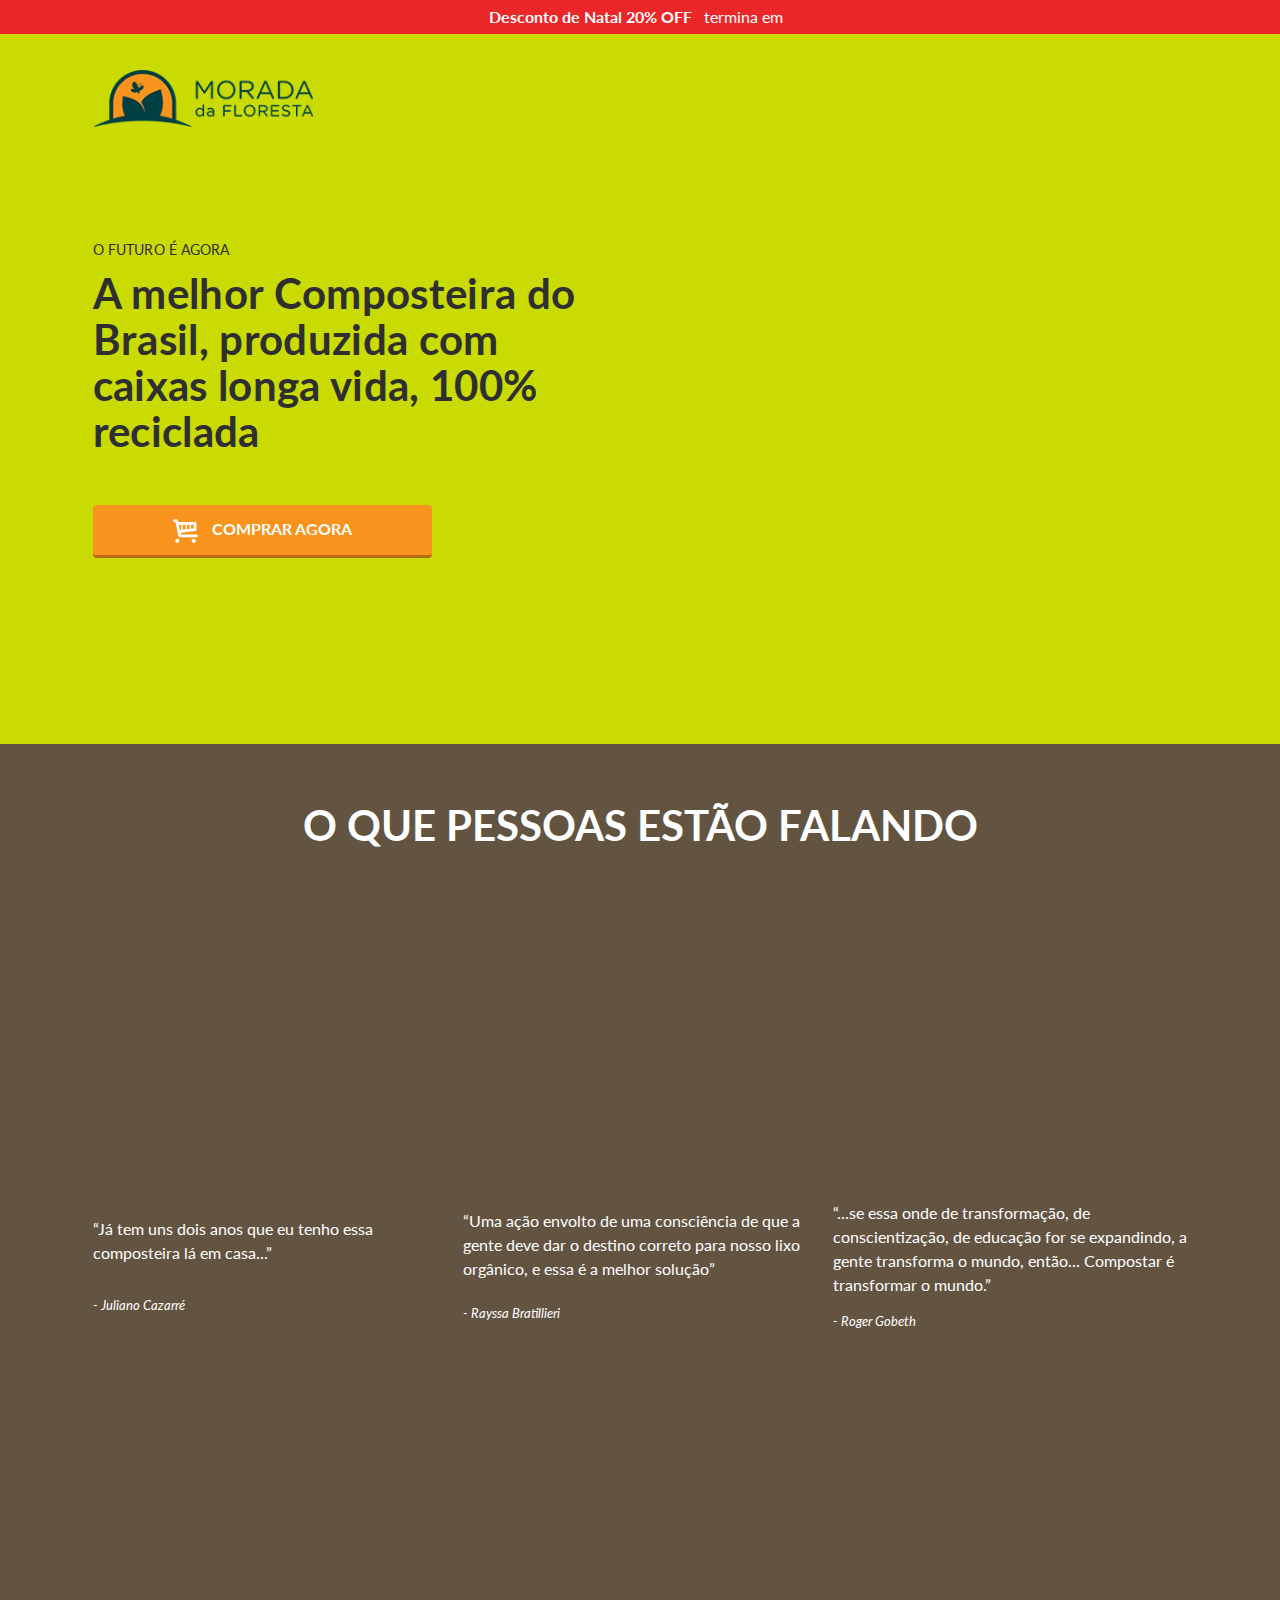
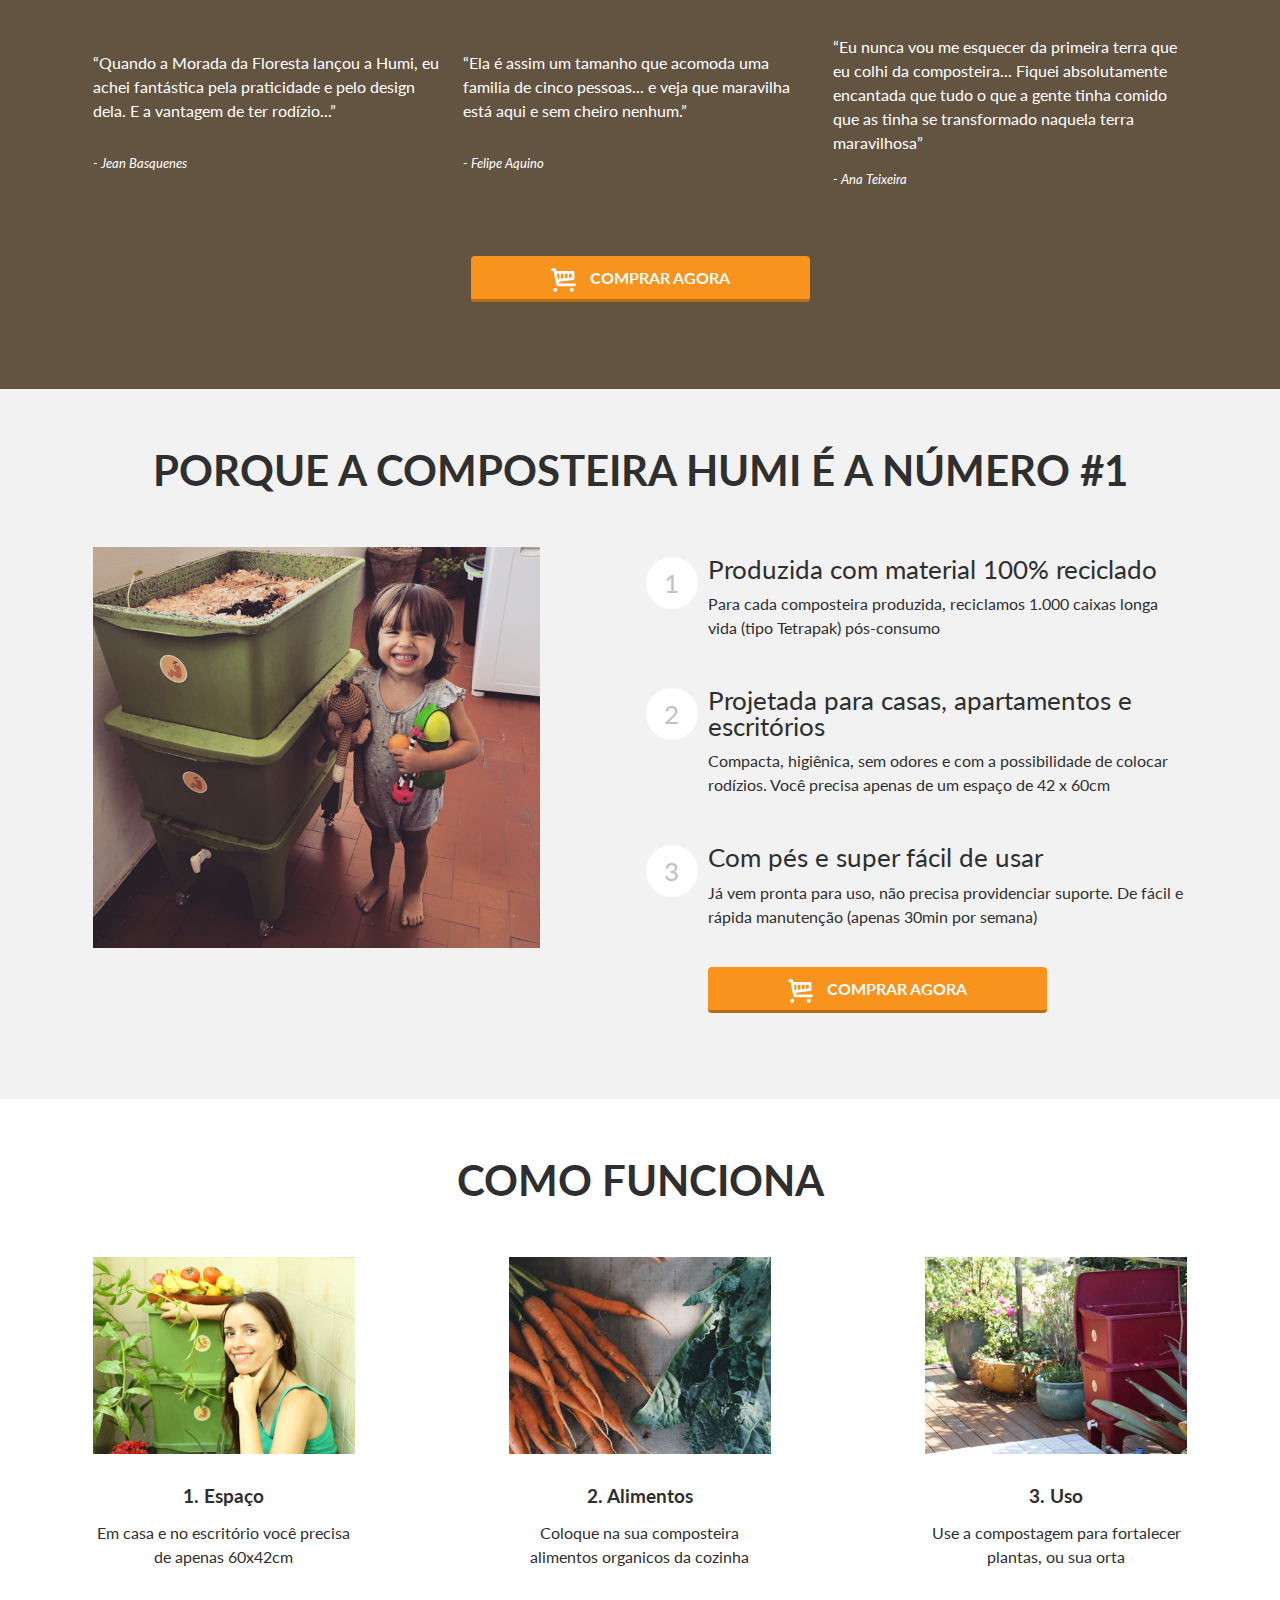
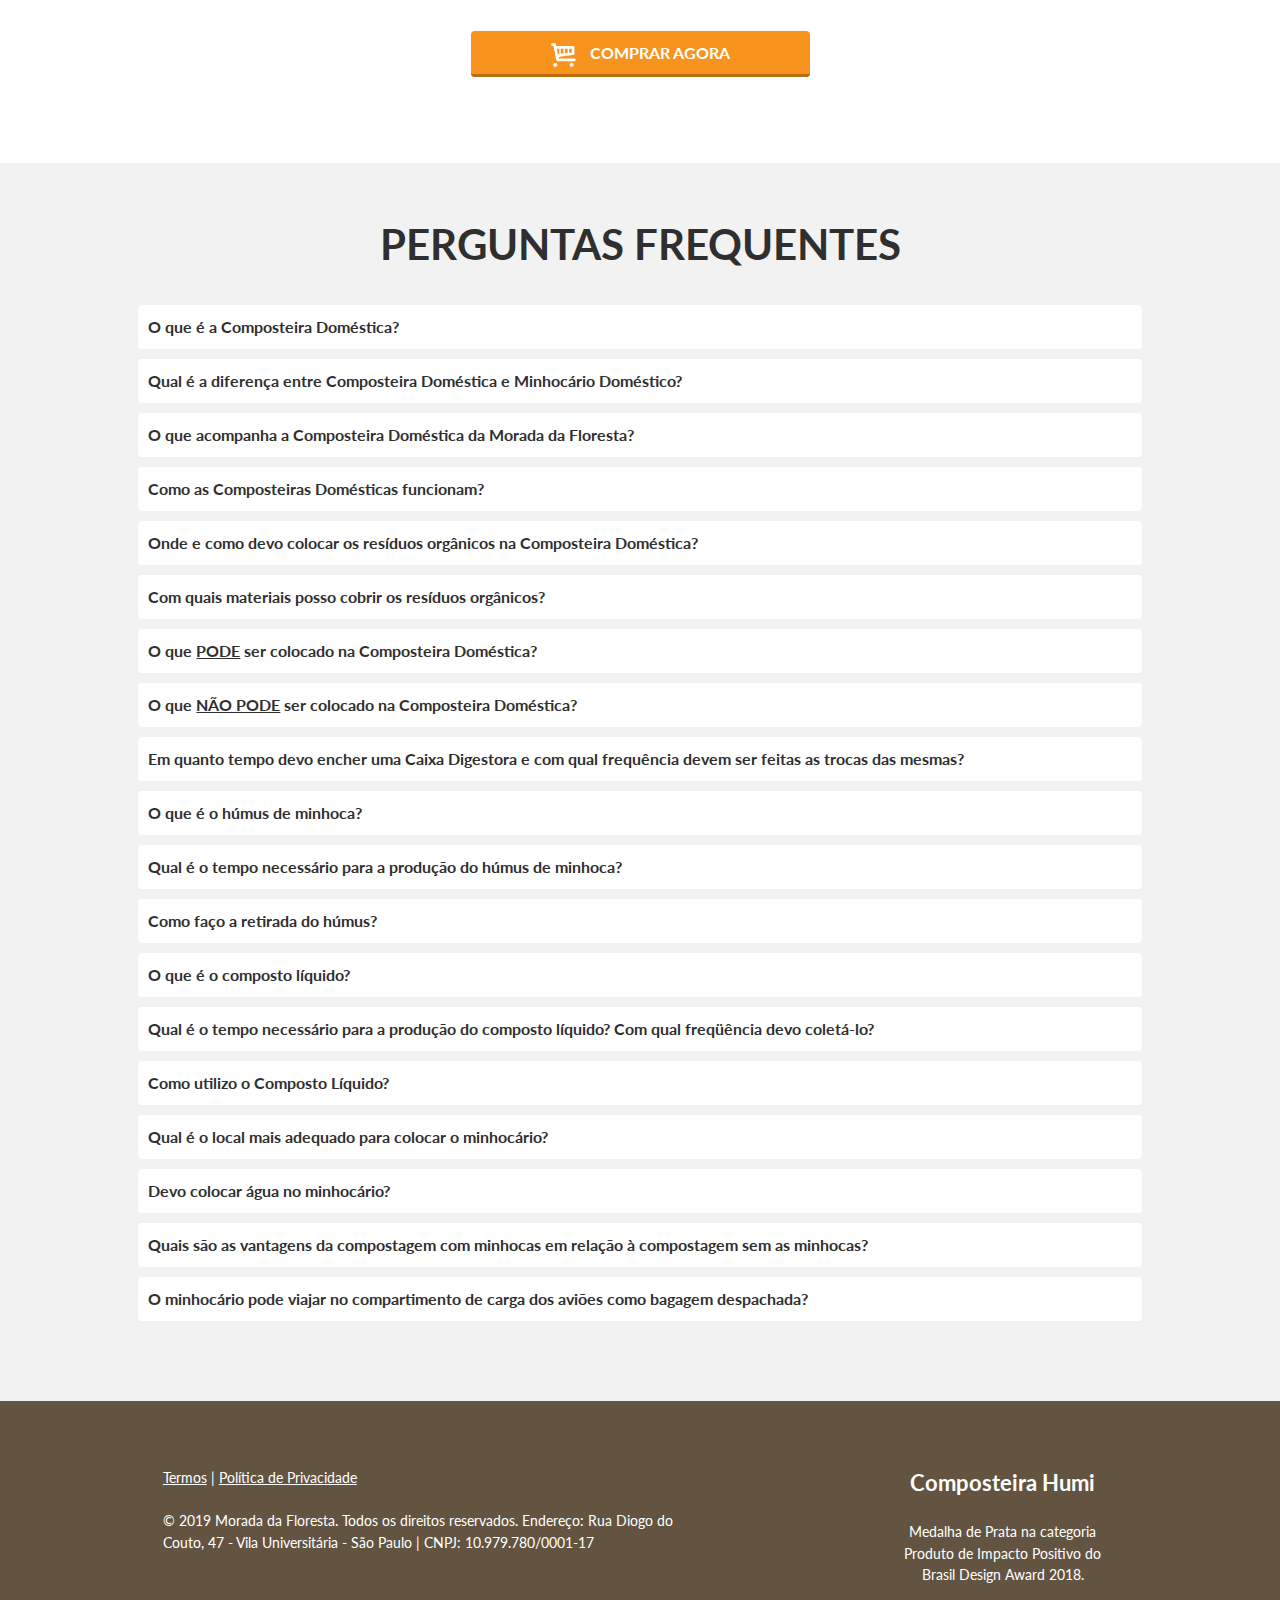
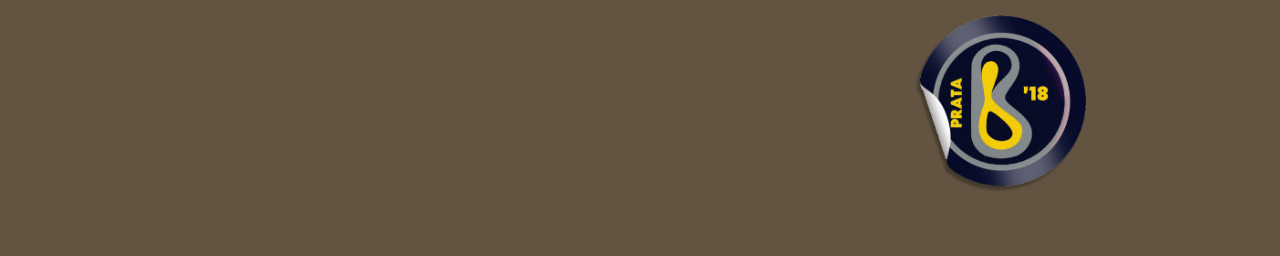
==== morada-da-floresta/index.html @ d275cb7f "created script to change image and landing page video on specifc dates" ====
<!DOCTYPE html>
<html lang="pt-BR">
<head>
  <meta charset="UTF-8">
  <meta name="viewport" content="width=device-width, initial-scale=1.0">
  <meta http-equiv="X-UA-Compatible" content="ie=edge">
  <meta name="description" content="Composteiras Morada da Floresta" />
  <title>Composteiras - Morada da Floresta</title>
  <meta content="" />

  <meta name="author" content="Morada da Floresta" />
  <link rel="stylesheet" href="assets/application.css">
</head>
  <body>
    <section class="ribbon-tag">
      <span class="text-bold">Desconto de Natal 20% OFF</span> &nbsp; termina em <div id="clock"></div>
    </section>
    <main>
      <div class="section-first">
        <header class="header flex-wrapper">
          <div class="flex-grid header-logo-content">
            <img src="assets/images/logo.png" alt="Morada da Floresta Composteiras">
          </div>
        </header>
        <section class="section-header flex-wrapper">
          <div class="flex-grid">
            <div class="col-6">
              <div class="section-header--overheadline">
                O futuro é agora
              </div>
              <h1 class="section-header--headline">
                A melhor Composteira do Brasil, produzida com caixas longa vida, 100% reciclada
              </h1>
              <a href="selecione-sua-composteira.html" class="button desktop-only">
                <span class="checkout-icon"></span> COMPRAR AGORA
              </a>
            </div>
            <div class="col-6 section-header-video">
              <div class="until-25">
                <iframe class="fitst-section-video" width="100%" height="315" src="https://www.youtube.com/embed/sMcy5025uHc" frameborder="0" allow="accelerometer; autoplay; encrypted-media; gyroscope; picture-in-picture" allowfullscreen></iframe>
              </div>
              <br><br>
              <a href="selecione-sua-composteira.html" class="button mobile-only" type="button" name="button">
                <span class="checkout-icon"></span> COMPRAR AGORA
              </a>
            </div>
          </div>
        </section>
      </div>

      <section class="section-testemonials flex-wrapper">
        <h3>O que pessoas estão falando</h3>
        <div class="flex-grid flex-testemonial">
          <div class="testemonial-item col-4">
            <span class="testemonial-item-video">
              <iframe width="100%" height="280" src="https://www.youtube.com/embed/Cs7oj_LrtzA" frameborder="0" allow="accelerometer; encrypted-media; gyroscope; picture-in-picture" allowfullscreen></iframe>
            </span>
            <span class="testemonial-item-content">
              “Já tem uns dois anos que eu tenho essa composteira lá em casa...”
            </span>
            <span class="testemonial-item-author">
              - Juliano Cazarré
            </span>
          </div>

          <div class="testemonial-item  col-4">
            <span class="testemonial-item-video">
              <iframe width="100%" height="280" src="https://www.youtube.com/embed/tSNFrBk-BFQ" frameborder="0" allow="accelerometer; encrypted-media; gyroscope; picture-in-picture" allowfullscreen></iframe>
            </span>
            <span class="testemonial-item-content">
              “Uma ação envolto de uma consciência de que a gente deve dar o
              destino correto para nosso lixo orgânico, e essa é a melhor solução”
            </span>
            <span class="testemonial-item-author">
              - Rayssa Bratillieri
            </span>
          </div>

          <div class="testemonial-item  col-4">
            <span class="testemonial-item-video">
              <iframe width="100%" height="280" src="https://www.youtube.com/embed/pqToH-urT4U" frameborder="0" allow="accelerometer; autoplay; encrypted-media; gyroscope; picture-in-picture" allowfullscreen></iframe>
            </span>
            <span class="testemonial-item-content">
              “...se essa onde de transformação, de conscientização, de educação for se expandindo, a gente transforma o mundo, então... Compostar é transformar o mundo.”
            </span>
            <span class="testemonial-item-author">
              - Roger Gobeth
            </span>
          </div>

          <div class="testemonial-item  col-4">
            <span class="testemonial-item-video">
              <iframe width="100%" height="280" src="https://www.youtube.com/embed/RYBVtGpnBik" frameborder="0" allow="accelerometer; autoplay; encrypted-media; gyroscope; picture-in-picture" allowfullscreen></iframe>
            </span>
            <span class="testemonial-item-content">
              “Quando a Morada da Floresta lançou a Humi, eu achei fantástica pela praticidade e pelo design dela. E a vantagem de ter rodízio...”
            </span>
            <span class="testemonial-item-author">
              - Jean Basquenes
            </span>
          </div>

          <div class="testemonial-item  col-4">
            <span class="testemonial-item-video">
              <iframe width="100%" height="280" src="https://www.youtube.com/embed/F9HWyd-rQw4" frameborder="0" allow="accelerometer; autoplay; encrypted-media; gyroscope; picture-in-picture" allowfullscreen></iframe>
            </span>
            <span class="testemonial-item-content">
              “Ela é assim um tamanho que acomoda uma familia de cinco pessoas...
              e veja que maravilha está aqui e sem cheiro nenhum.”
            </span>
            <span class="testemonial-item-author">
              - Felipe Aquino
            </span>
          </div>

          <div class="testemonial-item  col-4">
            <span class="testemonial-item-video">
              <iframe width="100%" height="280" src="https://www.youtube.com/embed/9xH5A8k57pc" frameborder="0" allow="accelerometer; encrypted-media; gyroscope; picture-in-picture" allowfullscreen></iframe>
            </span>
            <span class="testemonial-item-content">
              “Eu nunca vou me esquecer da primeira terra que eu colhi da composteira...  Fiquei absolutamente encantada que tudo o que a gente tinha comido que as tinha se transformado naquela terra maravilhosa”
            </span>
            <span class="testemonial-item-author">
              - Ana Teixeira
            </span>
          </div>
        </div><!-- end flex-grid-->
        <div class="flex-grid flex-grid--margin-none">
          <div class="col-5 col-center padding-top-40">
            <a href="selecione-sua-composteira.html" class="button button-center">
              <span class="checkout-icon"></span> COMPRAR AGORA
            </a>
          </div>
        </div>
      </section>

      <section class="section-why-humi flex-wrapper">
        <div class="section-why-humi--item">
          <h3>Porque a Composteira Humi é a número #1</h3>
          <div class="flex-grid">
            <div class="col-5 section-why-humi--image">
              <img src="assets/images/crianca_feliz_humi.jpg" alt="imagem mostrando uma criança sorrindo ao lado da composteira Humi">
            </div>
            <div class="col-6 section-why-humi--description">
              <ol>
                <li>
                  <h4 class="why-humi--title">Produzida com material 100% reciclado</h4>
                  <p>
                    Para cada composteira produzida, reciclamos 1.000 caixas longa vida (tipo Tetrapak) pós-consumo
                  </p>
                </li>
                <li>
                  <h4 class="why-humi--title">
                    Projetada para casas, apartamentos e escritórios
                  </h4>
                  <p>
                    Compacta, higiênica, sem odores e com a possibilidade de colocar rodízios. Você precisa apenas de um espaço de 42 x 60cm
                  </p>
                </li>
                <li>
                  <h4 class="why-humi--title">
                    Com pés e super fácil de usar
                  </h4>
                  <p>
                    Já vem pronta para uso, não precisa providenciar suporte. De fácil e rápida manutenção (apenas 30min por semana)
                  </p>
                </li>
              </ol>
              <a href="selecione-sua-composteira.html" class="button button-center">
                <span class="checkout-icon"></span>  COMPRAR AGORA
              </a>
            </div>
          </div>
        </div><!-- end section item -->
      </section>
      <section class="section-how-it-works flex-wrapper">
        <h3>Como funciona</h3>
        <div class="flex-grid">
          <div class="how-it-works--item col-3">
            <div class="how-it-works--image">
              <img src="assets/images/how_space.jpg" alt="imagem sugerindo local para sua composteira, cozinha">
            </div>
            <div class="how-it-works--title">
              1. Espaço
            </div>
            <div class="how-it-works--description">
              Em casa e no escritório você precisa de apenas 60x42cm
            </div>
          </div>
          <div class="how-it-works--item col-3">
            <div class="how-it-works--image">
              <img src="assets/images/how_organic.jpg" alt="imagem mostrando quais alimentos vão na composteira - Photo by Brad Stallcup on Unsplash">
            </div>
            <div class="how-it-works--title">
              2. Alimentos
            </div>
            <div class="how-it-works--description">
              Coloque na sua composteira alimentos organicos da cozinha
            </div>
          </div>
          <div class="how-it-works--item col-3">
            <div class="how-it-works--image">
              <img src="assets/images/how_where.jpg" alt="imagem sugerindo uso para compostagem">
            </div>
            <div class="how-it-works--title">
              3. Uso
            </div>
            <div class="how-it-works--description">
              Use a compostagem para fortalecer plantas, ou sua orta
            </div>
          </div>
        </div>
        <div class="flex-grid flex-grid--margin-none">
          <div class="col-5 col-center padding-top-40">
            <a href="selecione-sua-composteira.html" class="button button-center">
              <span class="checkout-icon"></span>  COMPRAR AGORA
            </a>
          </div>
        </div>
      </section>
      <section class="section-faq">
        <div class="section-faq-content">
          <h3>Perguntas frequentes</h3>
          <dl class="section-faq--accordion">
            <dt>
              <a href="">
                O que é a Composteira Doméstica?
              </a>
            </dt>
            <dd>
              A Composteiras Domésticas (ou Minhocários Domésticos) da Morada da Floresta são sistemas de reciclagem dos resíduos orgânicos em caixas modulares onde minhocas e microorganismos transformam restos de alimentos em adubos de excelente qualidade. Igualmente, são sistemas práticos, compactos, higiênicos e de fácil manuseio, que não produzem cheiro nem atraem insetos nem animais indesejados.
            </dd>
            <dt>
              <a href="">
                Qual é a diferença entre Composteira Doméstica e Minhocário Doméstico?
              </a>
            </dt>
            <dd>
              Nenhuma. Tal qual chamamos o mesmo produto pelos 2 nomes. Desta forma é uma composteira porque composta os resíduos orgânicos e também é um minhocário porque a compostagem acontece com o auxílio das minhocas.
            </dd>

            <dt>
              <a href="">
                O que acompanha a Composteira Doméstica da Morada da Floresta?
              </a>
            </dt>
            <dd>
              O minhocário doméstico é composto por:
              <br>
              <ul>
                <li>Caixas Digestoras (onde ocorrem a compostagem dos resíduos orgânicos)</li>
                <li>1 Caixa Coletora (para coletar e armazenar o composto líquido)</li>
                <li>1 Tampa</li>
                <li>1 Anel de Apoio (no caso da Composteira Humi)</li>
                <li>1 Torneira</li>
                <li>Adesivos</li>
                <li>Manual</li>
              </ul>
              <br>
              Dessa forma, as Minhocas, Serragem e demais acessórios como Kit Rodízios para Humi, Balde de Resíduos Orgânicos, etc, deve ser incluídos a parte do pedido.
            </dd>

            <dt>
              <a href="">
                Como as Composteiras Domésticas funcionam?
              </a>
            </dt>
            <dd>
              <p>
                As Composteiras Domésticas da Morada da Floresta funcionam com pelo menos 3 caixas de plásticos empilhadas nas quais as que ficam em cima digerem (compostam) os resíduos orgânicos (Caixas Digestoras), enquanto a que fica em baixo (Caixa Coletora) recolhe o composto líquido que escorre das Caixas Digestoras. Além disso, as Caixas Digestoras são furadas no fundo para facilitar o fluxo das minhocas e do composto líquido, e também furadas nas laterais para aumentar a oxigenação do sistema. Por sua vez, a Caixa Coletora possui uma torneira para facilitar a retirada do composto líquido.
              </p>

              </p>
                Os resíduos orgânicos são colocados na Caixa Digestora superior. Então, quando esta é completamente preenchida, ela deve ser trocada de posição com a(s) Caixa(s) Digestora(s) situada(s) abaixo. Imediatamente após a troca, o húmus e composto presentes na caixa de cima devem ser retirados para abrir espaço para a inserção dos novos resíduos orgânicos.
              </p>
            </dd>

            <dt>
              <a href="">
                Onde e como devo colocar os resíduos orgânicos na Composteira Doméstica?
              </a>
            </dt>
            <dd>
              <p>Os resíduos orgânicos devem ser colocados na Caixa Digestora que está em cima (onde as minhocas devem ser colocadas). Assim sendo, para aproveitar melhor o espaço e otimizar as matérias secas, acomode os resíduos orgânicos sem espalhar pela caixa. <strong>Sempre cubra os resíduos orgânicos completamente</strong> com a matéria seca (folhas, palhas, serragem ou papelão picado como última opção). Portanto, esse procedimento evitará a incidências de larvas e mosquitos.</p>
            </dd>

            <dt>
              <a href="">
                Com quais materiais posso cobrir os resíduos orgânicos?
              </a>
            </dt>
            <dd>
              <p>Os resíduos orgânicos devem ser cobertos com matérias secas (folhas, palhas, serragem ou papelão picado como última opção). <strong>Sempre cubra os resíduos orgânicos completamente,</strong> esse procedimento evitará a incidências de larvas e mosquitos.</p>

              <p>Recomendamos iniciar com a&nbsp; serragem, pois ela é o material mais adequado para essa finalidade. Mesmo que tenha outro material, sugerimos usá-lo apenas após pegar a prática com a serragem. O melhor tipo de serragem para este fim são as serragens grossas, provenientes de madeira bruta (madeireiras). <strong> Atenção para não pegar serragem de madeiras tratadas (verniz, tinta, etc)</strong>, nem de compensados, aglomerados fórmicas, devido às colas e químicos presentes nesse tipo de material. Para as folhas secas, sugerimos quebrá-las um pouco, ou triturá-las antes de colocá-las na composteira. Também deve-se observar se não há pragas, como larvas e pequenos insetos, que podem contaminar a composteira. Se puder colocar as folhas no forno por alguns minutos, além de secá-las eliminará também possíveis infestações no minhocário.</p>

              <p><strong>Obs:</strong> Para facilitar o manuseio, sugerimos que se tenha sempre um pouco de material seco em estoque perto da composteira.</p>
            </dd>

            <dt>
              <a href="">
                O que <span style="text-decoration: underline;">PODE</span> ser colocado na Composteira Doméstica?
              </a>
            </dt>
            <dd>
              <p>
                <strong>O que pode ser colocado à vontade:</strong>
                <br>
                <ul>
                  <li>Frutas, legumes, verduras, grãos e sementes</li>
                  <li>Saquinhos de chá, erva de chimarrão, borra de café e de cevada (com filtro)</li>
                  <li>Sobras de alimentos cozidos ou estragados (sem exageros) e cascas de ovos</li>
                  <li>Palhas, folhas secas, serragem, gravetos, palitos de fósforo e dentais, podas de jardim</li>
                </ul>
              </p>
              <br>
              <p>
                <strong>O que pode ser colocado com moderação (menos de 20%):</strong>
                <br>
                <ul>
                  <li>Frutas cítricas (laranja, mexerica, abacaxi, etc)</li>
                  <li>Alimentos cozidos</li>
                  <li>Papel toalha, guardanapos de papel, papel de pão, papel jornal</li>
                  <li>Óleos e gorduras</li>
                  <li>Flores e ervas medicinais ou aromáticas (sem terem passado pela água fervente para fazer chá)</li>
                  <li>Temperos fortes (alho, cebola, pimenta, etc)</li>
                  <li>Laticínios</li>
                  <li>Líquidos (iogurte, leite, caldos de sopas e feijão, etc)</li>
                  <li>Limão</li>
                </ul>
              </p>
            </dd>

            <dt>
              <a href="">
                O que <span style="text-decoration: underline;">NÃO PODE</span> ser colocado na Composteira Doméstica?
              </a>
            </dt>
            <dd>
              <ul>
                <li>Carnes de qualquer espécie</li>
                <li>Fezes de animais carnívoros</li>
                <li>Papel higiênico usado</li>
              </ul>
            </dd>

            <dt>
              <a href="">
                Em quanto tempo devo encher uma Caixa Digestora e com qual frequência devem ser feitas as trocas das mesmas?
              </a>
            </dt>
            <dd>
              <p>
                A Composteira Doméstica é dimensionada para compostar uma caixa de resíduos orgânicos por mês. Desta forma, se suas caixas estão enchendo em menos de 1 mês, recomendamos você adicionar uma ou mais caixas no seu minhocário.<br>

                Se você demorar mais de 1 mês para encher uma Caixa Digestora, melhor; mais tempo as minhocas terão para transformar seus resíduos em húmus. Para as minhocas digerirem os resíduos orgânicos em menos tempo, pique-os ou triture-os antes de colocá-los nas caixas. Havendo alimentos nas caixas, as minhocas conseguem sobreviver até 3 meses sem a inserção de novos alimentos.</p>
                <p>As caixas devem ser trocadas no momento em que a caixa de cima estiver completamente cheia.&nbsp; Quando a primeira caixa encher, coloque-a no meio do sistema, e suba a caixa que estava no meio para receber os próximos resíduos orgânicos. Esta caixa também deve ser preenchida em pelo menos 1 mês.</p>
            </dd>

            <dt>
              <a href="">
                O que é o húmus de minhoca?
              </a>
            </dt>
            <dd>
              O húmus de minhoca é um adubo natural de excelente qualidade. Ele é o esterco da minhoca, produto da digestão das minhocas que nesse caso se alimentam dos resíduos orgânicos colocados na composteira. Além de acelerar o processo da compostagem as minhocas beneficiam o composto transformando os alimentos em húmus.
            </dd>

            <dt>
              <a href="">
                Qual é o tempo necessário para a produção do húmus de minhoca?
              </a>
            </dt>
            <dd>
              A primeira colheita de húmus acontecerá depois de pelo menos 2 meses após a aquisição do minhocário. As próximas retiradas acontecerão mensalmente, no momento da troca das Caixas Digestoras.
            </dd>

            <dt>
              <a href="">
                Como faço a retirada do húmus?
              </a>
            </dt>
            <dd>
              <p>
                Para a coleta do húmus, que normalmente acontece uma vez por mês, sugerimos 2 procedimentos. Faça o que você achar mais adequado, simples e adaptável à sua rotina:
              </p>
              <h4>
                1- Após a troca das Caixas Digestoras
              </h4>
              <p>Puxe o composto da caixa que acabou de subir (com húmus) para um dos lados, mantendo uma camada de húmus de aproximadamente 7cm no fundo da caixa. Ao fazer isso, você abrirá um espaço de aproximadamente 1/3 a 1/2 da caixa. Durante os próximos dias, coloque os resíduos novos nesse lado vazio que você acabou de abrir. <strong>SEMPRE CUBRA OS RESÍDUOS ORGÂNICOS COMPLETA-MENTE</strong> com matérias secas (folhas, palhas, serragem, papel, papelão picado ou jornal como última opção).</p>
              <p>Provavelmente você levará alguns dias para ocupar esse espaço, tempo suficiente para a maioria das minhocas migrar do húmus para os alimentos mais frescos presentes na mesma caixa e/ou na Caixa Digestora que está abaixo desta. Ao preencher o espaço vazio da caixa com os alimentos novos será o momento de coletar o húmus, que estará mais seco e com menos minhocas que no dia em que as caixas foram trocadas de posição.</p>

              <br>
              <br>

              <h4>
                2- Após a troca das Caixas Digestoras, coloque a caixa que acabou de subir (com húmus) aberta no sol
              </h4>
              <p>Devido à claridade, as minhocas mergulharão para o fundo e com isso, pode-se retirar aos poucos a camada de cima. Raspe a camada superior do húmus com uma pazinha de lixo (ou qualquer outra ferramenta ou instrumento que você achar mais adequado) até o ponto em que a concentração de minhocas será alta. Nesse momento pare de mexer para não machucar as minhocas, e deixe a caixa novamente no sol para as minhocas mergulharem mais um pouco.</p>
              <p>Enquanto isso, coloque esse húmus que você acabou de raspar em uma das extremidades da tampa da caixa virada (com o adesivo para baixo). Puxe de pouquinho em pouquinho o húmus para a outra extremidade da tampa. Separe as minhocas que você encontrar durante esse processo em um recipiente qualquer. Repita esse procedimento até restar uma camada de aproximadamente 7cm no fundo da caixa. Se essa camada estiver muito compactada, sugerimos revirar essa camada para deixá-la mais fofa, com cuidado para não machucar as minhocas.</p>
              <p><strong>Obs 1:</strong> nas primeiras retiradas de húmus, sugerimos devolver as minhocas para o sistema para acelerar a reprodução e multiplicação das mesmas. Depois de alguns meses isso não será mais necessário.</p>
              <p><strong>Obs 2:</strong> Como o composto estará úmido, caso deseje que ele fique mais agradável ao manuseio, deixe-o secar por algumas horas ao sol, ou por alguns dias na sombra antes de utilizá-lo.</p>
              <p>Para saber mais, <a href="https://humi.eco.br/dicas-para-retirar-o-humus-da-composteira/" target="_blank" rel="noopener"><strong>clique aqui</strong></a>&nbsp;para ver um vídeo explicativo sobre a retirada do composto.</p>

            </dd>

            <dt>
              <a href="">
                O que é o composto líquido?
              </a>
            </dt>
            <dd>
              <p>Composto líquido&nbsp;nada mais é que o excesso de líquido presente nos alimentos (rico em nutrientes e sais minerais) acrescido dos nutrientes presentes no composto. Como no minhocário só há resíduos orgânicos, esse líquido torna-se&nbsp; um excelente adubo natural, de fácil utilização e fácil absorção pelas plantas. Devido a alta concentração de nutrientes, recomendamos a diluir o composto líquido em 10 partes de água e dar um intervalo de pelo menos 1 semana para regar a mesma planta novamente.</p>
              <p>Quando o líquidos dos resíduos orgânicos é misturado com outros resíduos, ele se torna tóxico e poluente. Nos lixões e aterros sanitários, esse líquido é misturado com os diversos resíduos presentes no local, como fraldas descartáveis, absorventes femininos descartáveis, papel higiênico usado e outros tipos de resíduos, entre eles, químicos e tóxicos. Nessas condições, o chorume se torna extremamente danoso ao meio ambiente e difícil de ser tratado.</p>
            </dd>

            <dt>
              <a href="">
                Qual é o tempo necessário para a produção do composto líquido? Com qual freqüência devo coletá-lo?
              </a>
            </dt>
            <dd>
              <p>Normalmente, a primeira colheita do composto líquido pela torneira da coletora acontece um após um mês de uso. Após essa primeira retirada do composto líquido, as próximas colheitas passam a ser mensais, quinzenais ou semanais, de acordo com o fluxo e características dos alimentos colocados na composteira.</p>
              <p>Para possibilitar a retirada do chorume das <strong>composteiras convencionais</strong>&nbsp;pela torneira, a composteira deve estar apoiada em algum suporte que eleve a altura da caixa inferior. Podem ser tijolos, madeira, algum degrau, 4 pedaços de cano PVC (75mm) em pé, latas, etc.</p>
              <p>Para facilitar a retirada do composto líquido, sugerimos colocar um calço embaixo da extremidade oposta à torneira. O calço facilitará a drenagem do líquido, que se concentrará na extremidade da torneira. Porém, como a torneira está fixada na lateral da caixa, ela nunca conseguirá retirar todo o líquido. Por esse motivo, sempre haverá uma piscina no findo da coletora, aumentando a possibilidades das minhocas que cairem nessa caixa morrerem afogadas. Para minimizar esse risco, recomendamos colocar um tijolo dentro da coletora, encostado um uma das paredes internas da coletora.</p>
              <p>No caso da <strong>Composteira Humi</strong>, não precisa fazer nada, visto que ela possui pés para elevar a altura da torneira. Outro detalhe é que o fundo da coletora é inclinado para direcionar todo o líquido para a saída da torneira, que está abaixo no nível e consegue retirar todo o composto líquido da coletora. Na Humi as minhocas não morrem afogadas, tanto pela retirada total do líquido, como também pela “ilha” de resgate situada no meio da coletora, que ajuda as minhocas a regressarem para a caixa de cima.</p>
            </dd>

            <dt>
              <a href="">
                Como utilizo o Composto Líquido?
              </a>
            </dt>
            <dd>
              <p>O composto líquido é um excelente adubo natural! Seus nutrientes são rapidamente absorvidos pelas plantas. Por ser um líquido concentrado, sugerimos que ele seja diluído na proporção de parte de composto líquido para 10 partes de água. Ele pode ser utilizado na rega das plantas, ou borrifado nas folhas. Sugerimos regar a mesma planta com chorume a um intervalo de pelo menos 1 semana.</p>
            </dd>

            <dt>
              <a href="">
                Qual é o local mais adequado para colocar o minhocário?
              </a>
            </dt>
            <dd>
              <p>O minhocário deve ficar em local arejado, protegido do sol e da chuva. O calor do sol compromete o bem estar e até mesmo a vida das minhocas. A chuva pode molhar o interior das caixas, aumentando consideravelmente a umidade do sistema. A umidade excessiva dificulta o processo da compostagem e pode causar odores desagradáveis e um ambiente propício para a criação de larvas de moscas e mosquitos. Com mais umidade, também é necessário coletar o composto líquido com mais freqüência.</p>
            </dd>

            <dt>
              <a href="">
                Devo colocar água no minhocário?
              </a>
            </dt>
            <dd>
              <p>Não se deve colocar água nesse sistema de minhocários em caixas modulares. Apenas os restos dos alimentos orgânicos indicados no manual. Os alimentos possuem excesso de líquido e pelo sistema ser fechado esse líquido não se perde por evaporação. Desta forma, o controle de umidade deve ser realizado para diminuir a umidade inserindo matéria seca (como serragem, folhas, palhas ou grama) e/ou retirando periodicamente o composto da Caixa Coletora, não deixar a composteira na chuva.</p>
            </dd>

            <dt>
              <a href="">
                Quais são as vantagens da compostagem com minhocas em relação à compostagem sem as minhocas?
              </a>
            </dt>
            <dd>
              <p>Além de produzirem o húmus, que é muito mais rico em nutrientes que o composto normal, as minhocas aceleram o processo da compostagem por serem excelentes agentes decompositores.</p>
              <p>Por ser compacto por coletar o composto líquido (que pode ser diluído em água e utilizado como adubo), o minhocário em caixas pode ser usado em casas sem área de terra ou grama e apartamentos, diferente da compostagem termofílica, que precisa ser implementada diretamente na terra ou em uma área apropriada.</p>
              <p>Nos processos convencionais de compostagem, tanto o composto líquido (juntamente com seus nutrientes) é direcionado para o solo pelas chuvas e regas. Essa lavagem do composto diminui a concentração de nutrientes presentes no mesmo. Isso não acontece nas minhocários em caixas.</p>
              <p>Outra vantagem é de ser o sistema mais apropriado para a compostagem domestica, visto que para a compostagem sem minhocas funcionar direito, ela precisa de um volume considerável de resíduos orgânicos para ativar as bactérias da compostagem termofílica.</p>
            </dd>

            <dt>
              <a href="">
                O minhocário pode viajar no compartimento de carga dos aviões como bagagem despachada?
              </a>
            </dt>
            <dd>
              <p>Sim. Nesse caso, embalamos o minhocário em uma caixa de embarque para facilitar o despacho. Para essa necessidade, recomendamos o pedido seja Retirado na Morada da Floresta (ou motoboy) no dia anterior ao vôo.</p>
            </dd>
          </dl><!-- end dl-->
          <!-- <img class="minhoquinha" src="assets/images/minhoquinha.png" alt=""> -->
        </div>
      </section>
    </main>
    <footer>
      <div class="footer-content flex-wrapper">
        <div class="flex-grid">
          <div class="col-7 col-terms">
            <a href="#">Termos</a> |
            <a href="#">Política de Privacidade</a>
            <br>
            <br>
            © 2019 Morada da Floresta. Todos os direitos reservados. Endereço: Rua Diogo do Couto, 47 - Vila Universitária - São Paulo | CNPJ: 10.979.780/0001-17
          </div>
          <div class="col-3 text-centered col-awards">
            <p>
              <h4 class="footer-headline">Composteira Humi</h4>
              <br>
              Medalha de Prata na categoria Produto de Impacto Positivo do Brasil Design Award 2018.
            </p>
            <img style="width:100%;" src="assets/images/premio_bda.png" alt="">
          </div>
        </div>
      </div>
    </footer>

    <script src="https://ajax.googleapis.com/ajax/libs/jquery/1.12.4/jquery.min.js"></script>
    <!-- <script src="https://cdnjs.cloudflare.com/ajax/libs/jquery-cookie/1.4.1/jquery.cookie.js"></script> -->
    <script src="assets/countdownclock.js"></script>
    <script src="assets/application.js"></script>
    <!-- <script type="text/javascript">
      $( document ).ready(function() {
        var currentTime = Date.parse(new Date());
        var timeInMinutes = 1;
        var deadline = new Date(currentTime + timeInMinutes*60*1000);
        console.log(currentTime);
        console.log(deadline);
        $.cookie('myClock', currentTime, { expires: 7, path: '/' });
      });
    </script> -->
  </body>
</html>
---- morada-da-floresta/assets/application.css ----
@import url('https://fonts.googleapis.com/css?family=Lato:400,700&display=swap');
:root {
  --text-color: #2F2F30;
}
html,body {
  width: 100%;
  height: 100%;
 }
*,*::before,*::after{box-sizing:border-box;}
html, body, div, span, applet, object, iframe,
h1, h2, h3, h4, h5, h6, p, blockquote, pre,
a, abbr, acronym, address, big, cite, code,
del, dfn, em, img, ins, kbd, q, s, samp,
small, strike, strong, sub, sup, tt, var,
b, u, i, center,
dl, dt, dd, ol, ul, li,
fieldset, form, label, legend,
table, caption, tbody, tfoot, thead, tr, th, td,
article, aside, canvas, details, embed,
figure, figcaption, footer, header, hgroup,
menu, nav, output, ruby, section, summary,
time, mark, audio, video {margin: 0;padding: 0;border: 0;font-size: 100%;font: inherit;vertical-align: baseline;}article, details, figcaption, figure,footer, header, nav, section {display: block;} body {line-height: 1;} ul {list-style: none;} table {
  border-collapse: collapse;border-spacing: 0;
}

/*
 * Mobile first grid
 * ===================== */
.flex-grid {
	display: flex;
  flex-direction: column;
	justify-content: space-between;
  padding: 1rem;
}
.flex-grid-items-centered {
  align-items: center;
}
.flex-grid--margin-none {
  margin: 0 !important;
}
[class*="col-"] {
  width: 100%;
  margin: 0 0 20px 0;
}

.text-center {
  text-align: center;
}

/*
 * #Sections
 * ===================== */
section {
  text-align: center;
  padding: 60px 0 40px 0;
}

.ribbon-tag {
  margin: 0;
  padding: 5px 20px;
  text-align: center;
  font-size: 1em;
  color: #fff;
  background: #EB2629;
}

/*Section #Header*/
.section-header {
  padding-top: 40px;
}
.header-logo-content {
  text-align: center;
}
.header-logo-content img {
  width: 200px;
  margin: 30px auto 0 auto;
}
/* .section-header-video {
  order:-1;
} */
.section-header-video img {
  width: 100%;
  margin: 20px 0;
}

.section-header--overheadline {
  font-size: 14px;
  text-transform: uppercase;
  letter-spacing: 0.11px;
}
.section-header--headline {
  font-size: 42px;
  letter-spacing: 0.32px;
  font-weight: bold;
  line-height: 1.1;
}

/*Section #Testemonial*/
.section-testemonials {
  background: #635442;
  color: #fff;
}
.testemonial-item {
  display: flex;
  flex-direction: column;
  margin-bottom: 40px;
}
.testemonial-item-video video {
  width: 100%;
  height: 300px;
}
.testemonial-item-video img {
  width: 100%;
}
.testemonial-item-author {
  font-style: italic;
  font-size: 0.8em;
  margin-top: 10px;
}
.testemonial-item > span:first-child {
  flex-grow: 1;
  margin-bottom: 13px;
}
.testemonial-item > span {
  flex-grow: 1;
  margin-bottom: 5px;
}
.flex-testemonial {
  display: flex;
  flex-wrap: wrap;
}
.flex-testemonial [class*="col-"] {
  flex: 1 0 33%;
}

/* Section #why-humi*/
.section-why-humi {
  width: 100%;
  background: #F2F2F2;
}
.section-why-humi--item {
  width: 100%;
}
.section-why-humi--image img {
  width: 100%;
}

/* Section #how-it-works*/
.section-how-it-works {
  text-align: center;
}
.how-it-works--item {
  margin: 0 0 60px 0;
}
.how-it-works--image img{
  width: 100%;
}
.how-it-works--title {
  font-weight: 700;
  font-size: 1.2em;
  padding: 22px 0 10px 0;
}
.how-it-works--description{}

/*#FAQ*/
.section-faq {
  background: #F2F2F2;
}

/*#Footer*/
footer {
  font-size: 0.9em;
  background: #635442;
  color: #fff;
}
footer .footer-content a {
  color: #fff;
}
.footer-content {
  padding: 50px 6% 20px 6%;
  text-align: center;
}
.footer-content a {
  color: #2F2F30;
}
.col-awards {
  order:1;
}
.col-terms {
  order:2;
}
.footer-headline {
  font-weight: bold;
  font-size: 1.5em;
  margin: 0;
  padding: 0;
}


/*
 * #Components
 * ===================== */

 /* Helpers */
 .desktop-only {
   display: none;
 }
.padding-top-40 {
  padding-top: 40px;
}
.text-centered {
  text-align: center;
}

#clock {
  margin: 0 0 0 5px;
  padding: 0;
  display: inline-block;
}
/* #typography */
html, body {
  font-family: 'Lato', Arial, "Helvetica Neue", Helvetica, sans-serif;
  line-height: 1.5;
  color: var(--text-color);
}
h3 {
  font-weight: bold;
  text-transform: uppercase;
  font-size: 42px;
  line-height: 1;
  text-align: center;
  margin-bottom: 40px;
}

/*Buttons*/
a.button,
.button {
  width: 100%;
  font-size: 1em;
  text-align: center;
  text-decoration: none;
  font-weight: bold;
  background: #F8931E;
  color: #fff;
  border: 0;
  border-bottom: 3px solid #B86C14;
  text-transform: uppercase;
  margin: 10px 0;
  padding: 12px 30px;
  outline: none;
  -webkit-border-radius: 4px;
     -moz-border-radius: 4px;
          border-radius: 4px;
  transition: all 0.3s;
  cursor: pointer;
}
.button:hover {
  background: #004042;
  border-bottom: 3px solid #004042;
}
.button-hint-small {
  font-size: 0.9em;
  display: block;
  margin-top: 20px;
}

/* #IMAGES */
.checkout-icon {
  background: url('../assets/images/checkout-icon.png') no-repeat center center;
  background: url('../assets/images/checkout-icon.svg') no-repeat center center;
  display: inline-block;
  width: 25px;
  height: 25px;
  background-size: 100%;
  vertical-align: middle;
  margin: 0 10px 0 0;
}


/* #OL list */
.why-humi--title {
  font-size: 1.6rem;
  padding-top: 0;
  line-height: 1;
  margin: 10px 0 10px 0;
}
ol {
  counter-reset: why-list;
  list-style: none;
}
ol li {
  margin: 0 0 3rem 0;
  counter-increment: why-list;
  position: relative;
}
ol li::before {
  content: counter(why-list);
  font-size: 1.6rem;
  color: #C2C2C2;
  position: initial;
  --size: 52px;
  left: calc(-1 * var(--size) - 10px);
  line-height: var(--size);
  width: var(--size);
  height: var(--size);
  top: 5px;
  background: #fff;
  border-radius: 50%;
  text-align: center;
  padding: 12px 20px;
}


/* #DL lists */
.section-faq--accordion {
  text-align: left;
  padding: 0 6%;
}
.section-faq--accordion dt {
  margin-top: 10px;
  font-weight: bold;
}
.section-faq--accordion dt a {
  width: 100%;
  display: block;
  background: #fff;
  padding: 10px;
  color: var(--text-color);
  text-decoration: none;
  -webkit-border-radius: 4px;
     -moz-border-radius: 4px;
          border-radius: 4px;
}
.section-faq--accordion dd {
  display: none;
  background: #fff;
  margin-bottom: 20px;
  padding: 10px;
}

.minhoquinha {
  width: 50%;
  margin: 40px 0;
  position: relative;
  display: inline-block;
}


/*
 * #Desktop
 * ===================== */
@media (min-width: 1024px) {
  /* Helpers */
  .desktop-only {
    display: inline-block;
    width: auto !important;
  }
  .mobile-only {
    display: none;
  }
  .text-bold {
    font-weight: bold;
  }
  /*sections*/
  section {
    text-align: left;
    padding: 60px 0 80px 0;
  }
  [class*="col-"] {
    margin: 0;
  }
  /*header*/
  .header {
    max-width: 1440px;
    margin: 0 auto;
  }
  .section-first {
    background: #C9DB03;
  }
  .section-header {
    display: flex;
    align-items: center;
    height: auto;
    max-width: 1440px;
    padding: 40px 0 120px 0;
    margin: 40px auto 0 auto;
  }
  .section-header--headline {
    margin: 10px 0 40px 0;
    padding-right: 40px;
  }
  .header-logo-content img {
    width: 220px;
    margin-left: 0;
    margin-top: 20px;
  }
  .section-header-video img {
    width: 100%;
    margin: 0;
  }
  /*lists*/
  ol li::before {
    padding: 0;
    position: absolute;
    top: 0;
  }
  /*section-why-humi*/
  .section-why-humi {
    height: auto;
    display: flex;
    align-items: center;
  }
  .why-humi--title {
    line-height: 1;
    margin: 10px 0 10px 0;
  }
  .section-why-humi--description {
    padding-left: 60px;
  }
  .section-header-video {
    /* order:2; */
    position: relative;
  }
  .section-faq-content,
  .footer-content {
    margin: 0 auto;
    text-align: left;
    max-width: 1140px;
    position: relative;
  }
  .section-faq--accordion {
    z-index: 10;
    position: relative;
  }
  .minhoquinha {
    position: absolute;
    z-index: 1;
    right: 0;
    top: 0;
    width: 200px;
    margin: 0;
  }
	.flex-wrapper {
		padding-left: 6%;
		padding-right: 6%;
	}
  .flex-grid {
    flex-direction: row;
    margin-top: 2rem;
  }
	.flex-grid:first-child {margin-top: 0;}

	.col-1 		{width: 7.05%;}
	.col-2    {width: 15.5%;}
	.col-3    {width: 23.95%;}
	.col-4    {max-width: 32.4%;}
	.col-5    {width: 40.85%;}
	.col-6    {width: 49.3%;}
	.col-7 		{width: 57.75%;}
	.col-8 		{width: 66.2%;}
	.col-9 		{width: 74.65%;}
	.col-10 	{width: 83.1%;}
	.col-11 	{width: 91.55%;}
	.col-12   {width: 100%;}
  .col-center {
    margin: 0 auto;
    text-align: center;
  }
  /* Components */
  a.button,
  .button {
    width: auto;
    padding-left: 80px;
    padding-right: 80px;
  }
  .button-center {
    margin: 0 auto;
  }
  .col-awards {
    order:2;
  }
  .col-terms {
    order:1;
  }
  /* .ribbon-tag {
    z-index: 100;
    position: fixed;
    width: 100%; */
  }
}

/*Counddown clcock*/
.countdownclock-content {
  width: 100%;
  text-align: center;
  position: absolute;
  top: -130px;

}
.countdownclock-content-headline {
  color: orange;
  margin-bottom: 10px;
}
#clockdiv{
	font-family: sans-serif;
	display: inline-block;
	font-weight: 100;
	text-align: center;
	font-size: 22px;
  margin: 0 auto;
  width: 100%;
  margin-bottom: 10px;
}

#clockdiv > div{
	border-radius: 3px;
	display: inline-block;
}

#clockdiv div > span{
	padding: 10px 20px;
	border-radius: 3px;
  color: #ffffff;
	background: #635442;
	display: inline-block;
}

.smalltext{
  color: #444;
	padding-top: 5px;
	font-size: 0.6em;
}
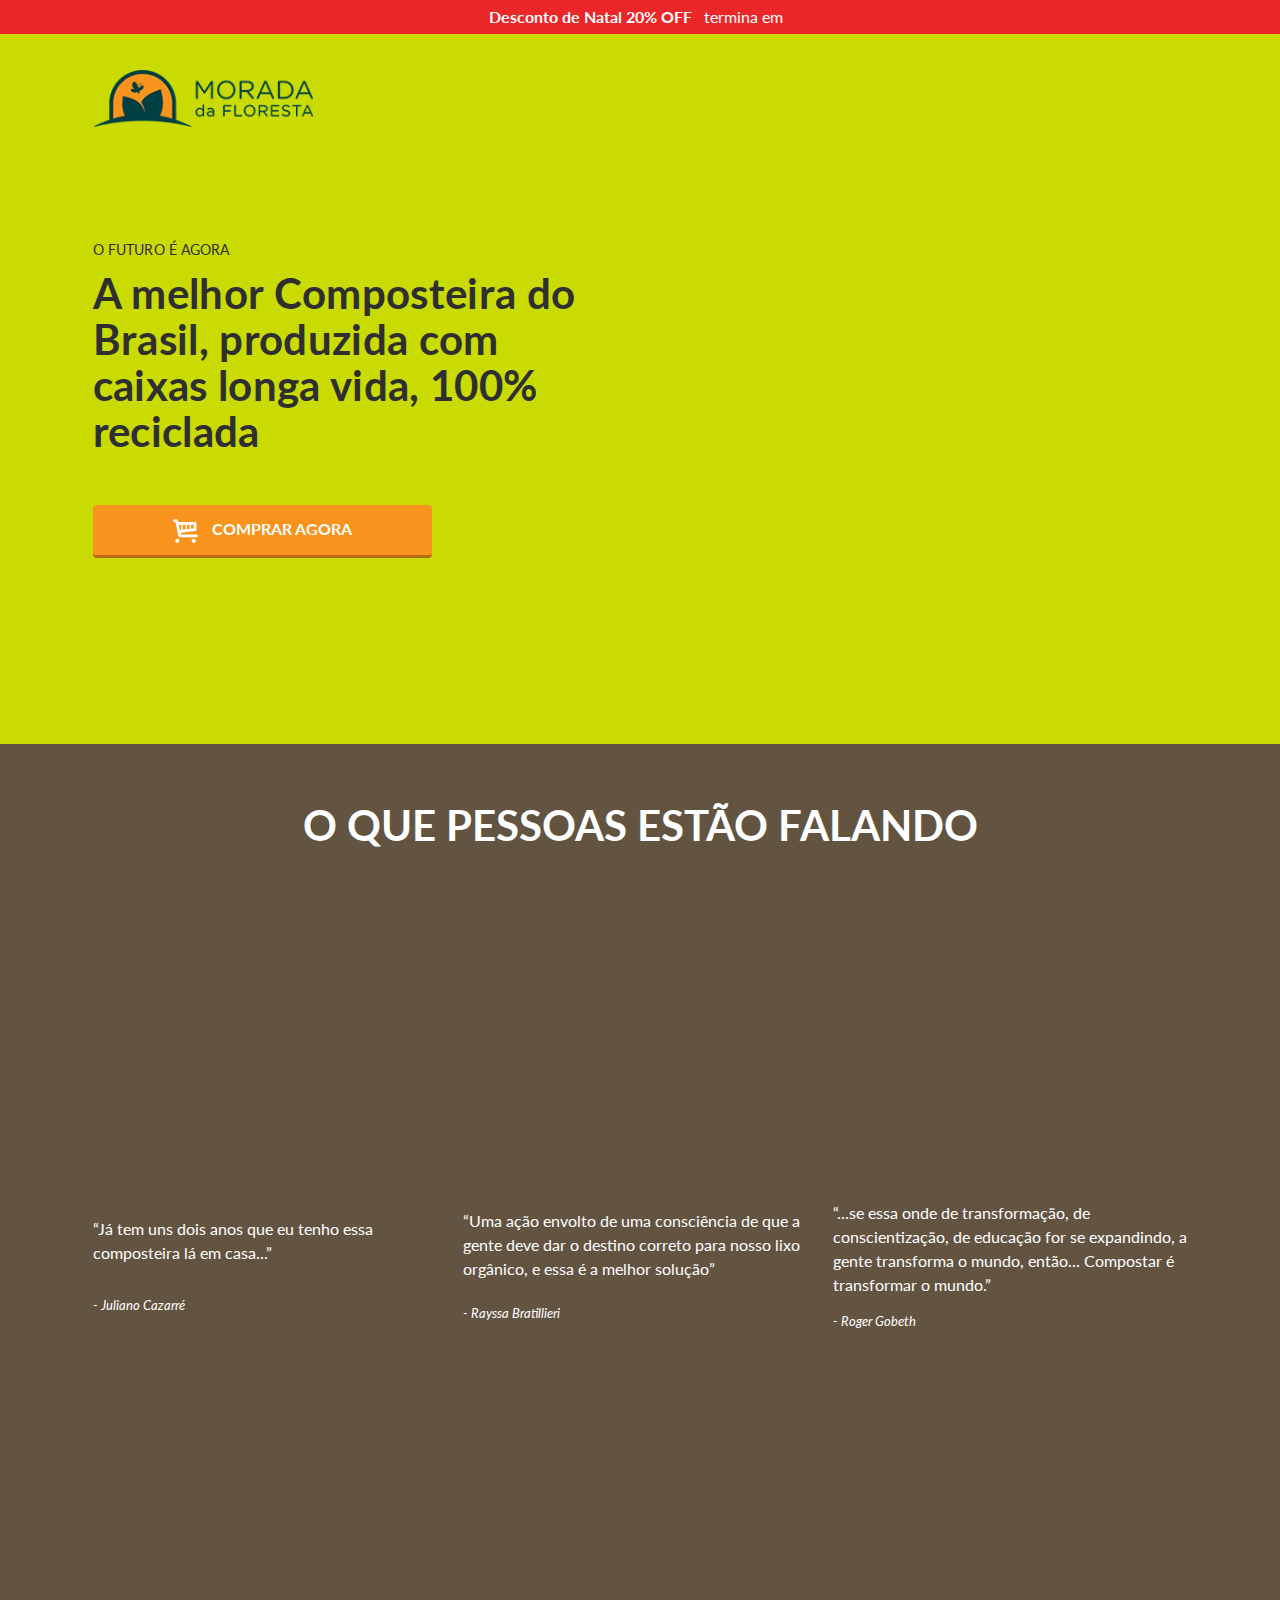
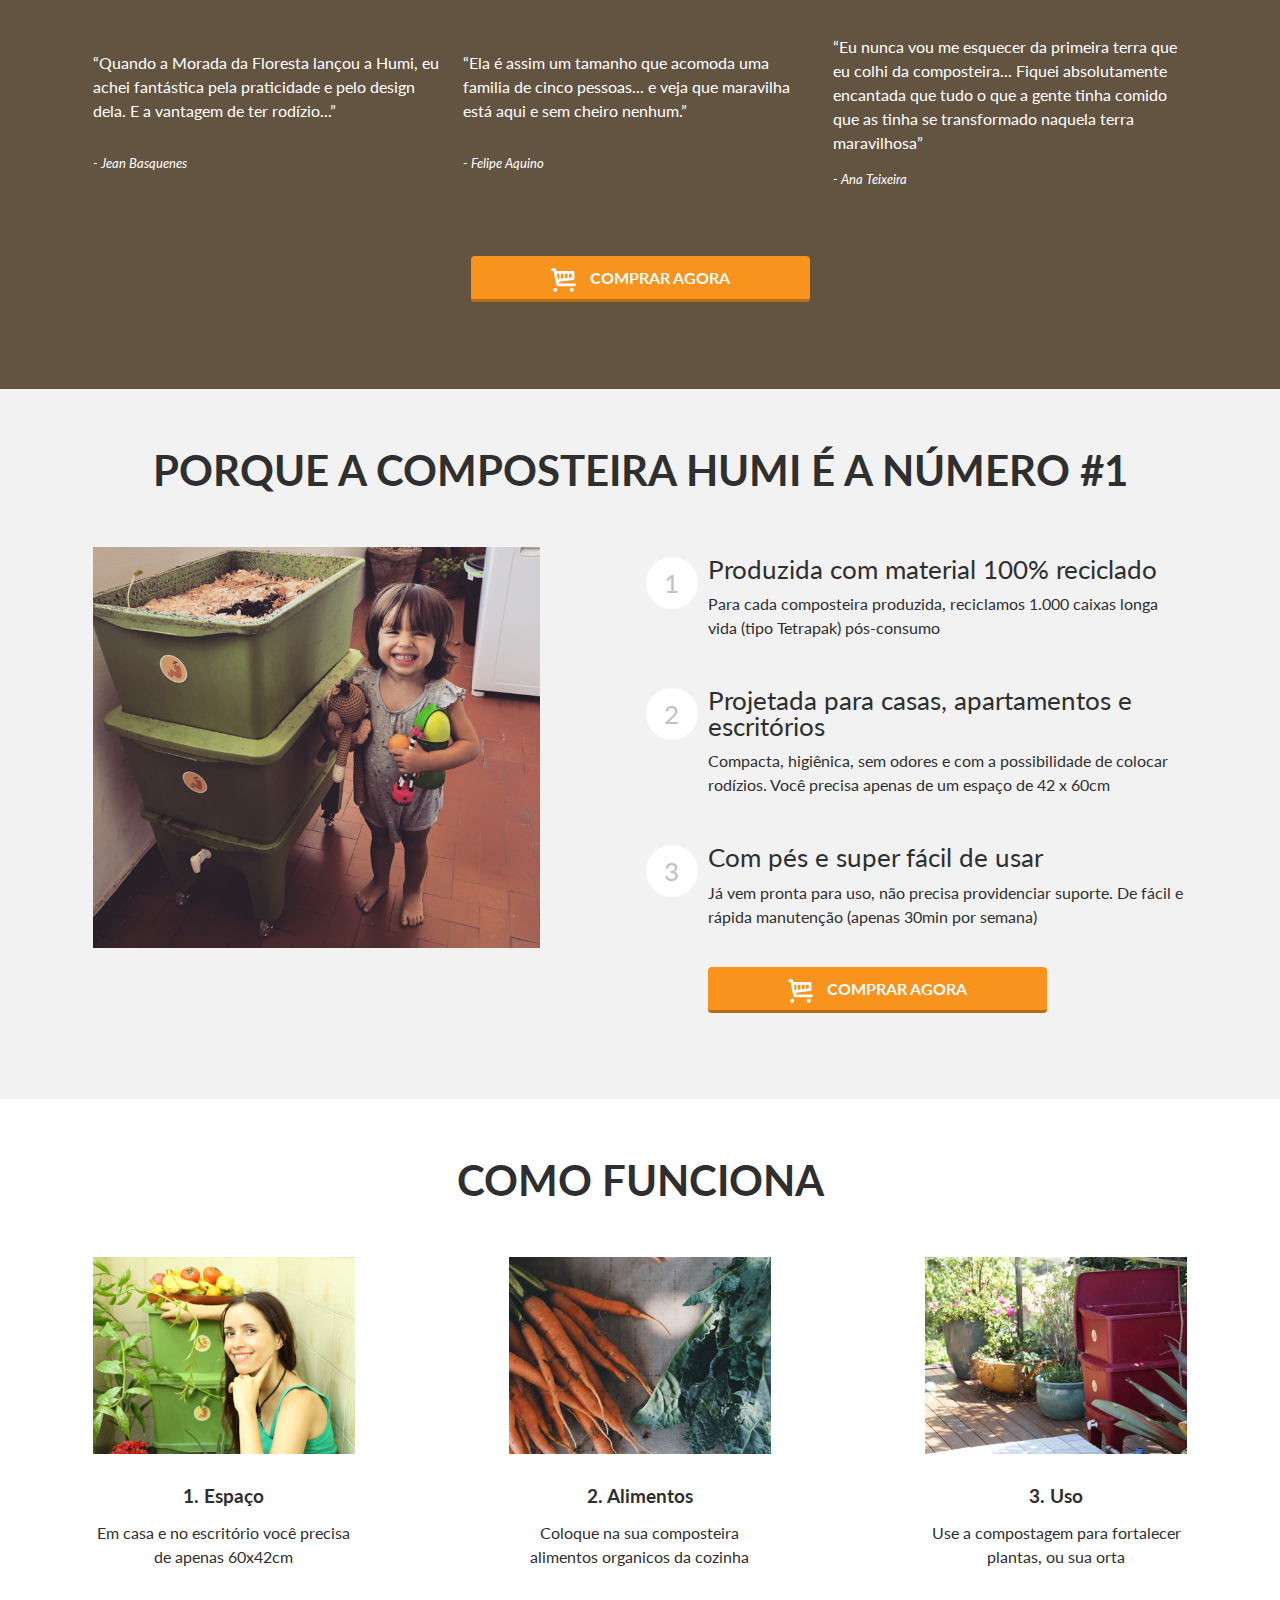
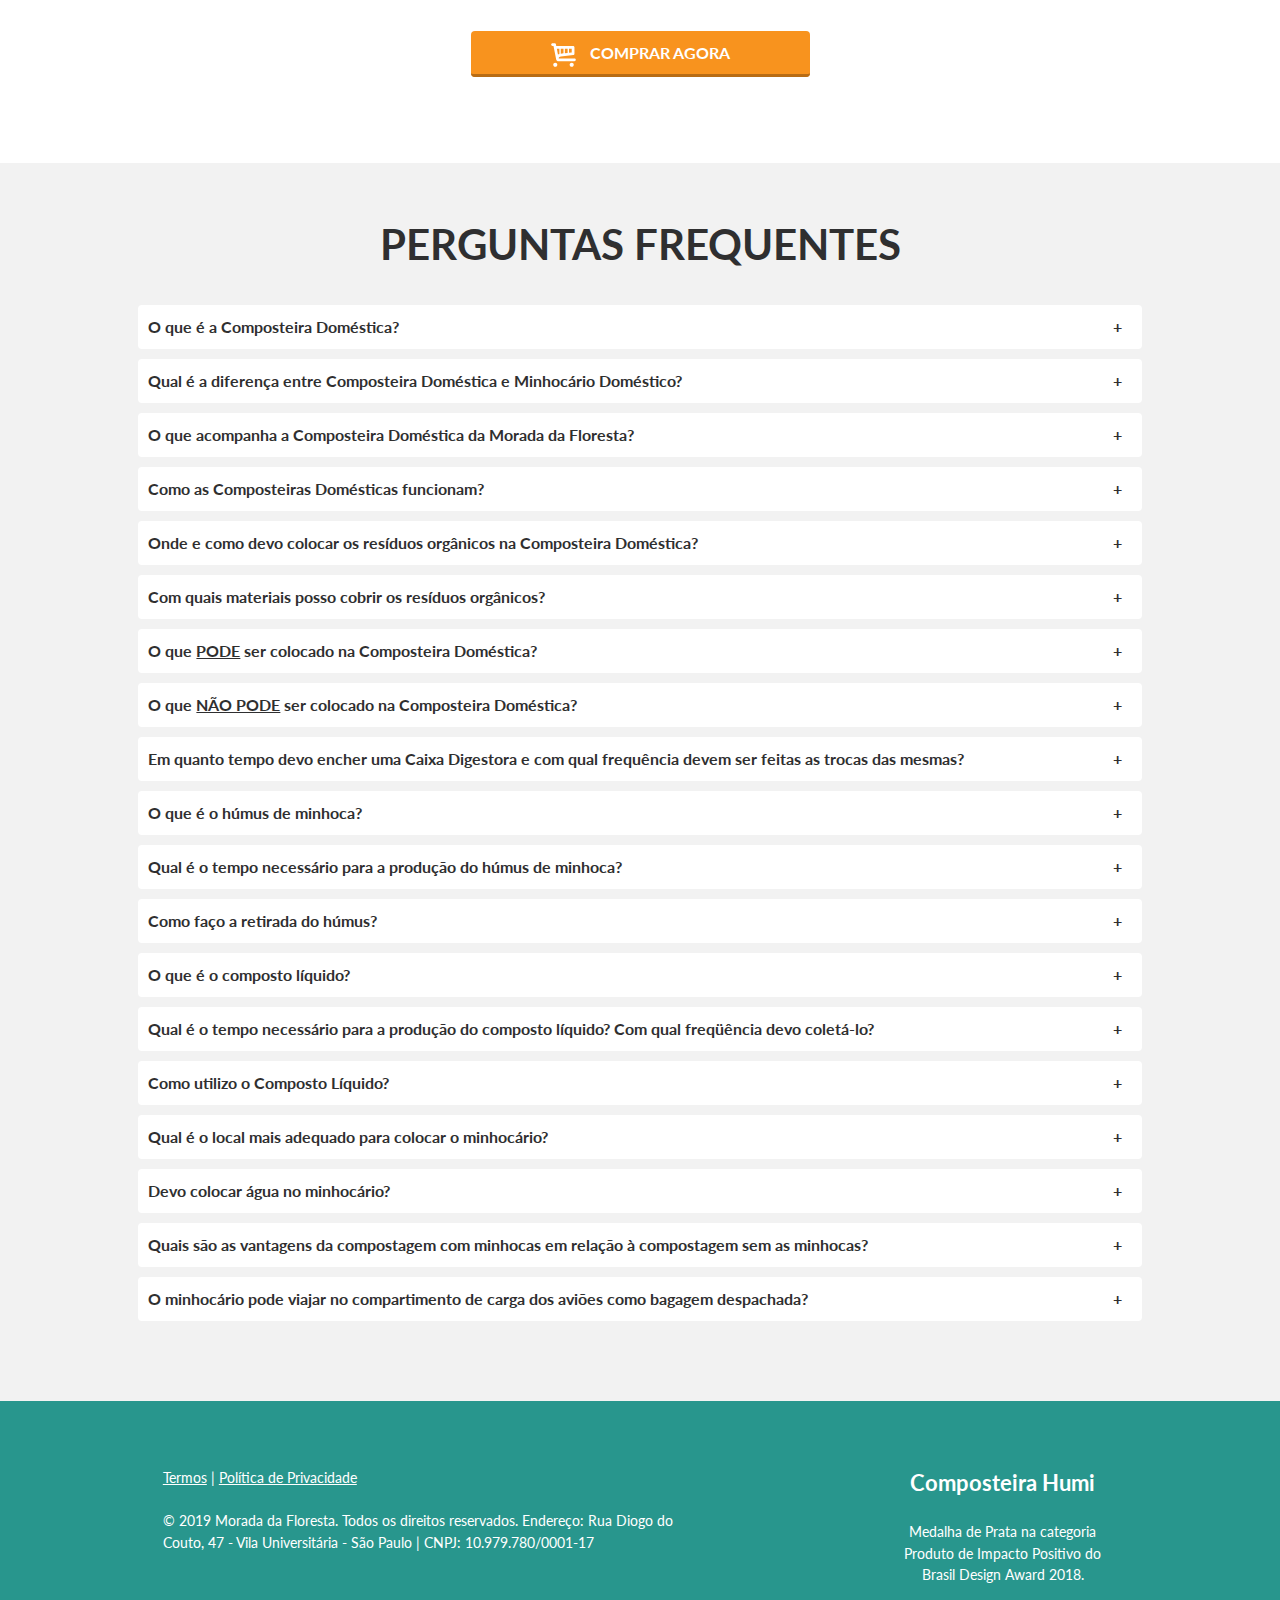
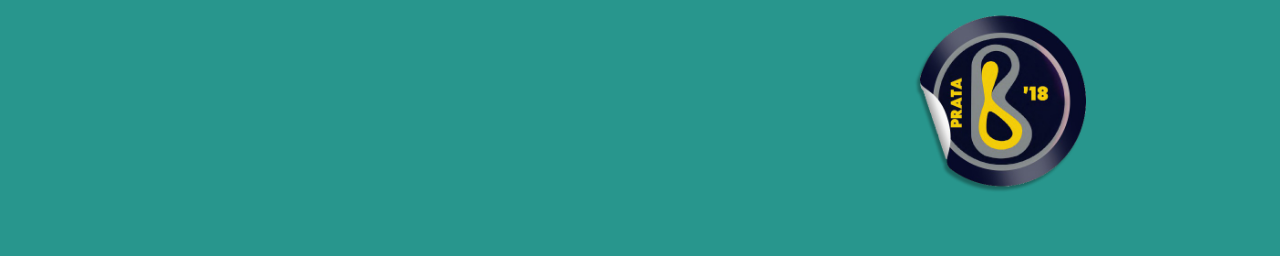
==== commit 24092269: "change production url, improve hide timer and change 20% discount on 25/12/2019 and 01/01/2020" ====
--- a/morada-da-floresta/index.html
+++ b/morada-da-floresta/index.html
@@ -225,6 +225,7 @@
             <dt>
               <a href="">
                 O que é a Composteira Doméstica?
+                <span class="faq-accordion-open-close"> + </span>
               </a>
             </dt>
             <dd>
@@ -233,6 +234,7 @@
             <dt>
               <a href="">
                 Qual é a diferença entre Composteira Doméstica e Minhocário Doméstico?
+                <span class="faq-accordion-open-close"> + </span>
               </a>
             </dt>
             <dd>
@@ -242,6 +244,7 @@
             <dt>
               <a href="">
                 O que acompanha a Composteira Doméstica da Morada da Floresta?
+                <span class="faq-accordion-open-close"> + </span>
               </a>
             </dt>
             <dd>
@@ -263,6 +266,7 @@
             <dt>
               <a href="">
                 Como as Composteiras Domésticas funcionam?
+                <span class="faq-accordion-open-close"> + </span>
               </a>
             </dt>
             <dd>
@@ -278,6 +282,7 @@
             <dt>
               <a href="">
                 Onde e como devo colocar os resíduos orgânicos na Composteira Doméstica?
+                <span class="faq-accordion-open-close"> + </span>
               </a>
             </dt>
             <dd>
@@ -287,6 +292,7 @@
             <dt>
               <a href="">
                 Com quais materiais posso cobrir os resíduos orgânicos?
+                <span class="faq-accordion-open-close"> + </span>
               </a>
             </dt>
             <dd>
@@ -300,6 +306,7 @@
             <dt>
               <a href="">
                 O que <span style="text-decoration: underline;">PODE</span> ser colocado na Composteira Doméstica?
+                <span class="faq-accordion-open-close"> + </span>
               </a>
             </dt>
             <dd>
@@ -334,6 +341,7 @@
             <dt>
               <a href="">
                 O que <span style="text-decoration: underline;">NÃO PODE</span> ser colocado na Composteira Doméstica?
+                <span class="faq-accordion-open-close"> + </span>
               </a>
             </dt>
             <dd>
@@ -347,6 +355,7 @@
             <dt>
               <a href="">
                 Em quanto tempo devo encher uma Caixa Digestora e com qual frequência devem ser feitas as trocas das mesmas?
+                <span class="faq-accordion-open-close"> + </span>
               </a>
             </dt>
             <dd>
@@ -360,6 +369,7 @@
             <dt>
               <a href="">
                 O que é o húmus de minhoca?
+                <span class="faq-accordion-open-close"> + </span>
               </a>
             </dt>
             <dd>
@@ -369,6 +379,7 @@
             <dt>
               <a href="">
                 Qual é o tempo necessário para a produção do húmus de minhoca?
+                <span class="faq-accordion-open-close"> + </span>
               </a>
             </dt>
             <dd>
@@ -378,6 +389,7 @@
             <dt>
               <a href="">
                 Como faço a retirada do húmus?
+                <span class="faq-accordion-open-close"> + </span>
               </a>
             </dt>
             <dd>
@@ -407,6 +419,7 @@
             <dt>
               <a href="">
                 O que é o composto líquido?
+                <span class="faq-accordion-open-close"> + </span>
               </a>
             </dt>
             <dd>
@@ -417,6 +430,7 @@
             <dt>
               <a href="">
                 Qual é o tempo necessário para a produção do composto líquido? Com qual freqüência devo coletá-lo?
+                <span class="faq-accordion-open-close"> + </span>
               </a>
             </dt>
             <dd>
@@ -429,6 +443,7 @@
             <dt>
               <a href="">
                 Como utilizo o Composto Líquido?
+                <span class="faq-accordion-open-close"> + </span>
               </a>
             </dt>
             <dd>
@@ -438,6 +453,7 @@
             <dt>
               <a href="">
                 Qual é o local mais adequado para colocar o minhocário?
+                <span class="faq-accordion-open-close"> + </span>
               </a>
             </dt>
             <dd>
@@ -447,6 +463,7 @@
             <dt>
               <a href="">
                 Devo colocar água no minhocário?
+                <span class="faq-accordion-open-close"> + </span>
               </a>
             </dt>
             <dd>
@@ -456,6 +473,7 @@
             <dt>
               <a href="">
                 Quais são as vantagens da compostagem com minhocas em relação à compostagem sem as minhocas?
+                <span class="faq-accordion-open-close"> + </span>
               </a>
             </dt>
             <dd>
@@ -468,6 +486,7 @@
             <dt>
               <a href="">
                 O minhocário pode viajar no compartimento de carga dos aviões como bagagem despachada?
+                <span class="faq-accordion-open-close"> + </span>
               </a>
             </dt>
             <dd>
--- a/morada-da-floresta/assets/application.css
+++ b/morada-da-floresta/assets/application.css
@@ -166,11 +166,17 @@
 .section-faq {
   background: #F2F2F2;
 }
+.faq-accordion-open-close {
+  position: absolute;
+  right: 20px;
+  font-weight: bold;
+}
 
 /*#Footer*/
 footer {
   font-size: 0.9em;
-  background: #635442;
+  /* background: #635442; */
+  background: #28968d;
   color: #fff;
 }
 footer .footer-content a {
@@ -319,6 +325,7 @@
 .section-faq--accordion dt {
   margin-top: 10px;
   font-weight: bold;
+  position: relative;
 }
 .section-faq--accordion dt a {
   width: 100%;
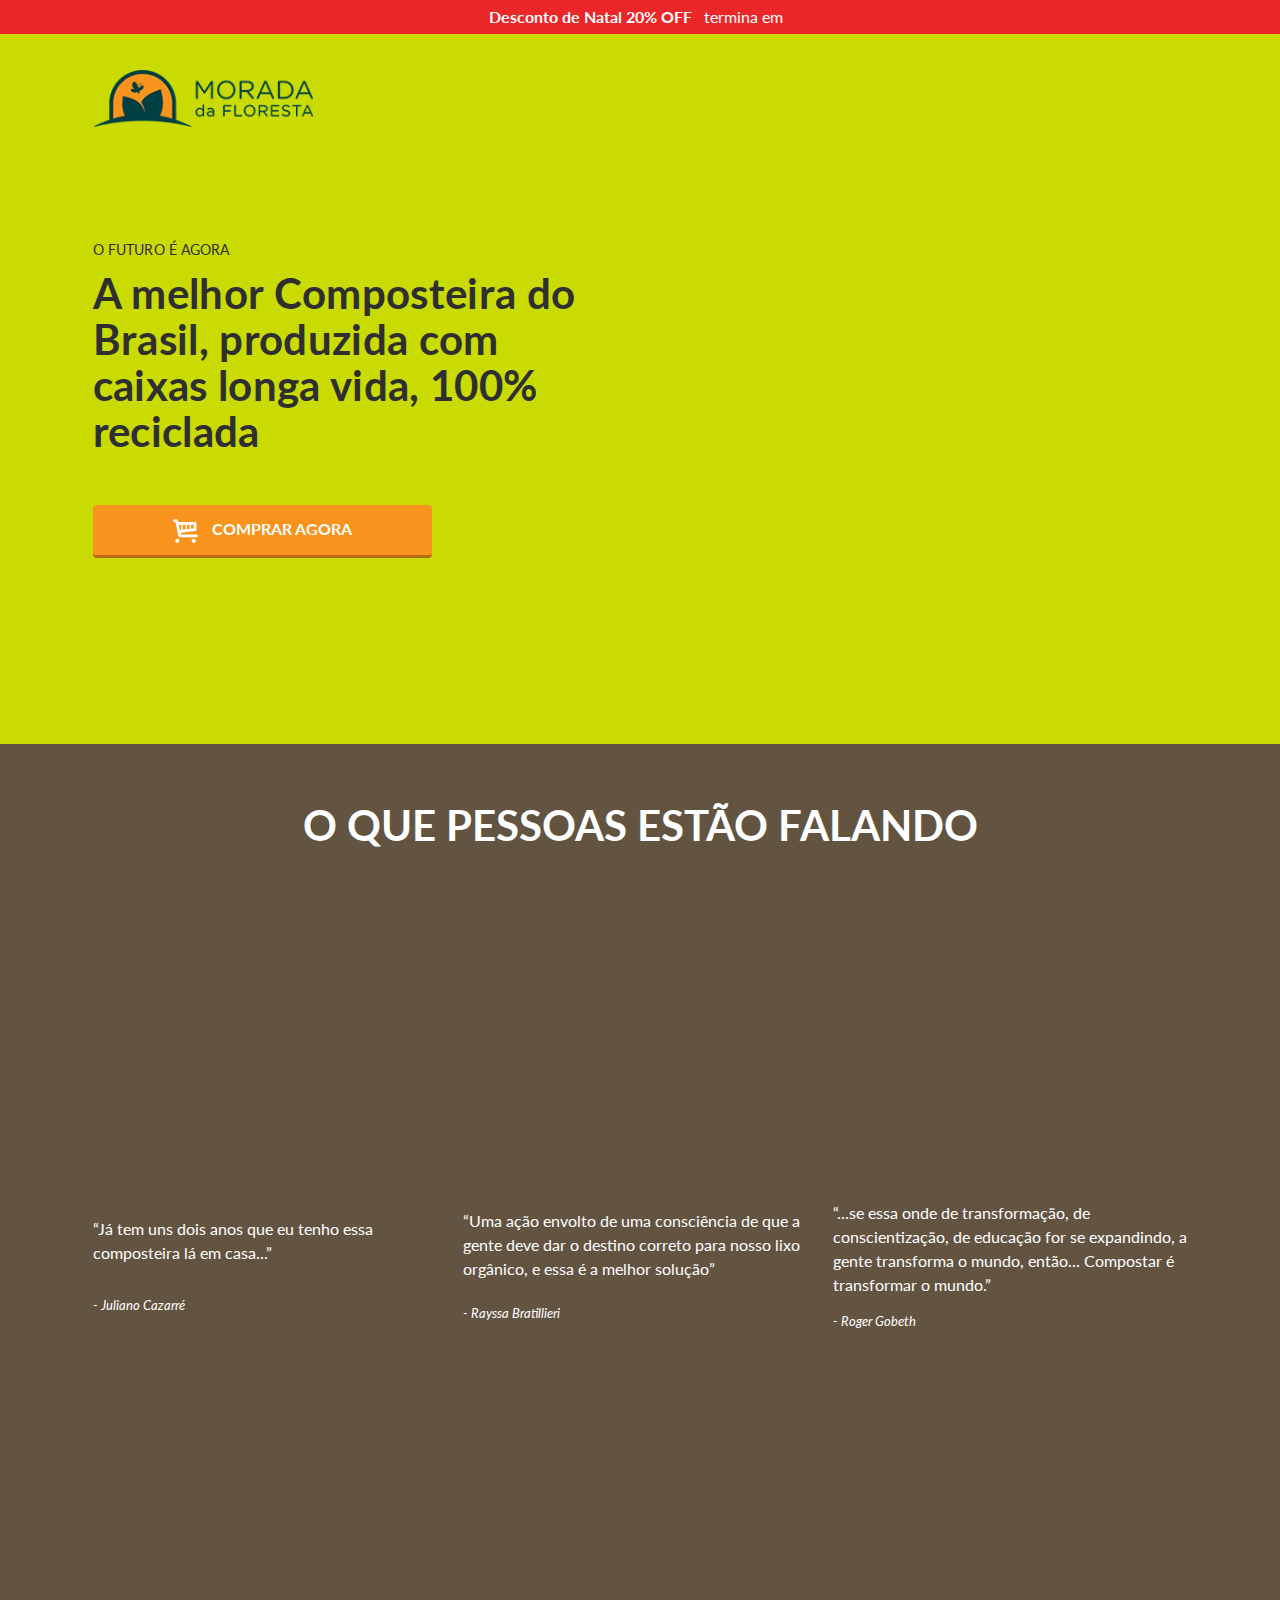
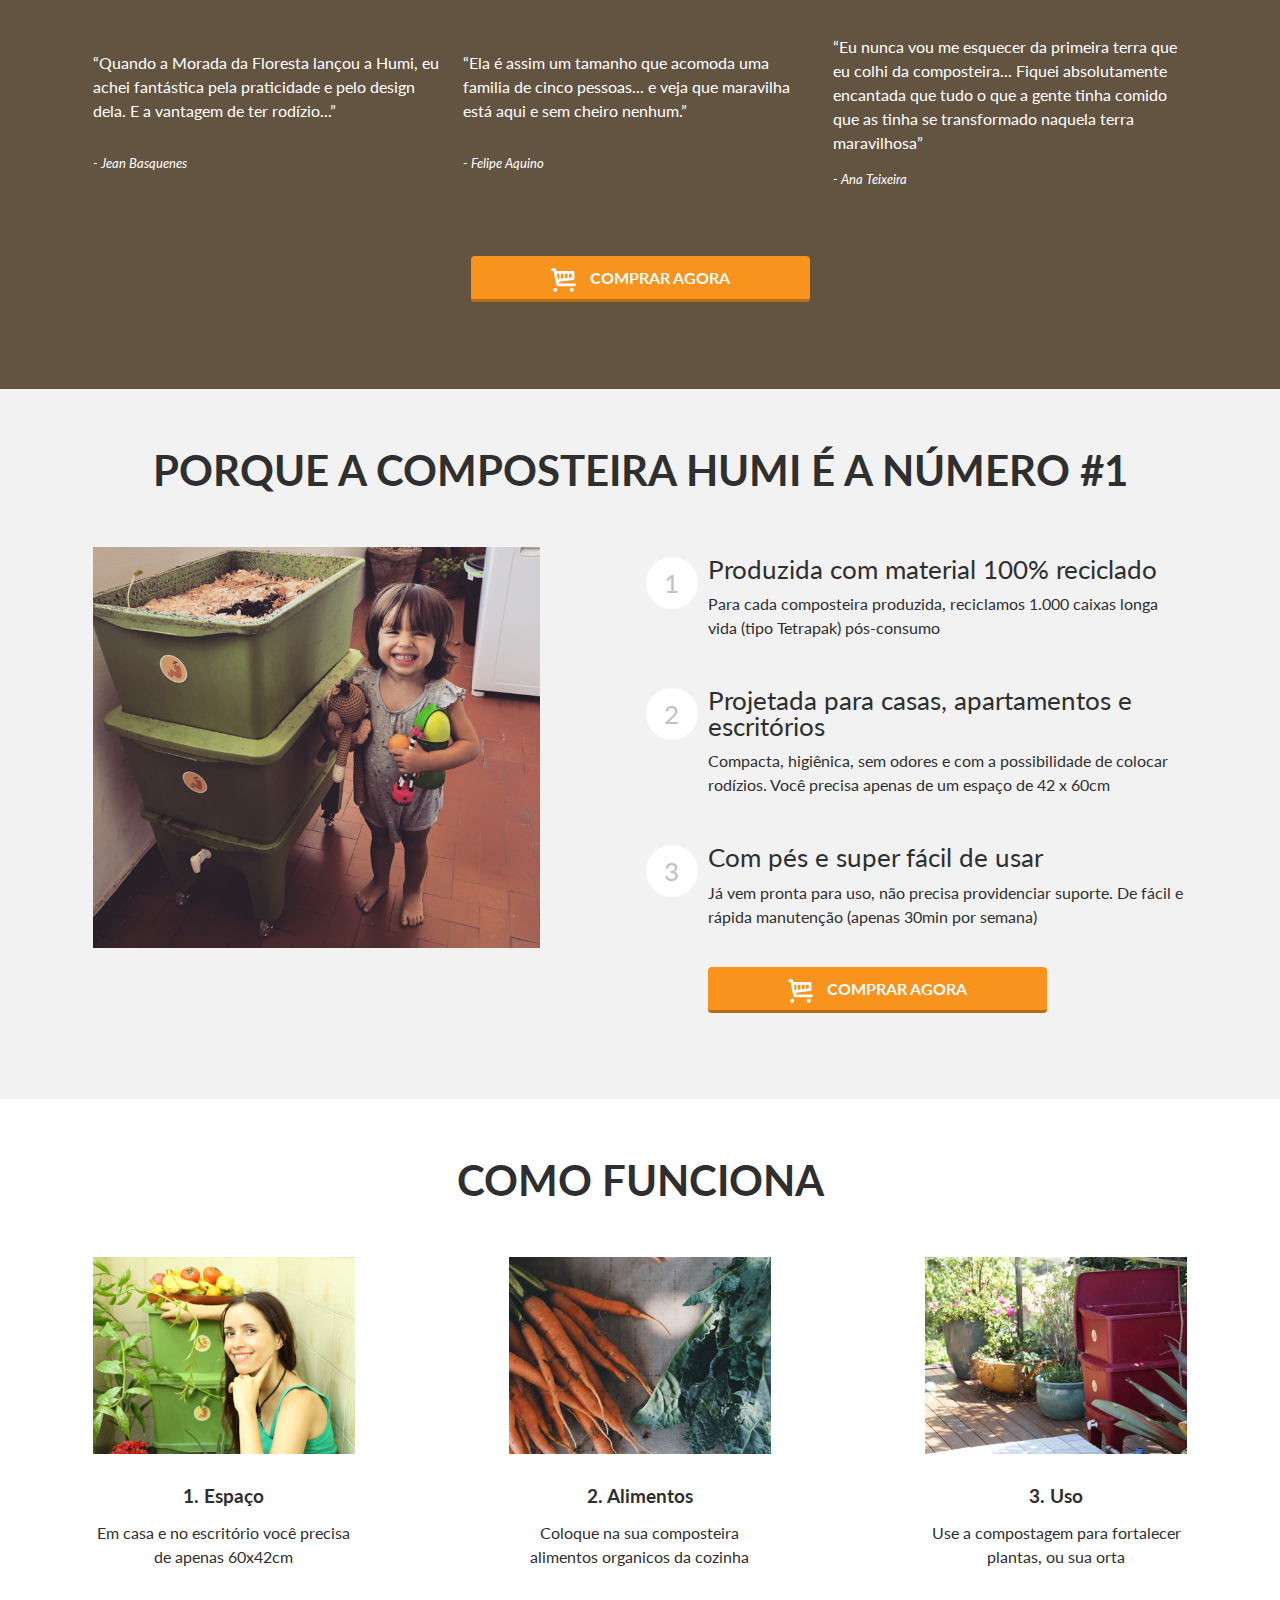
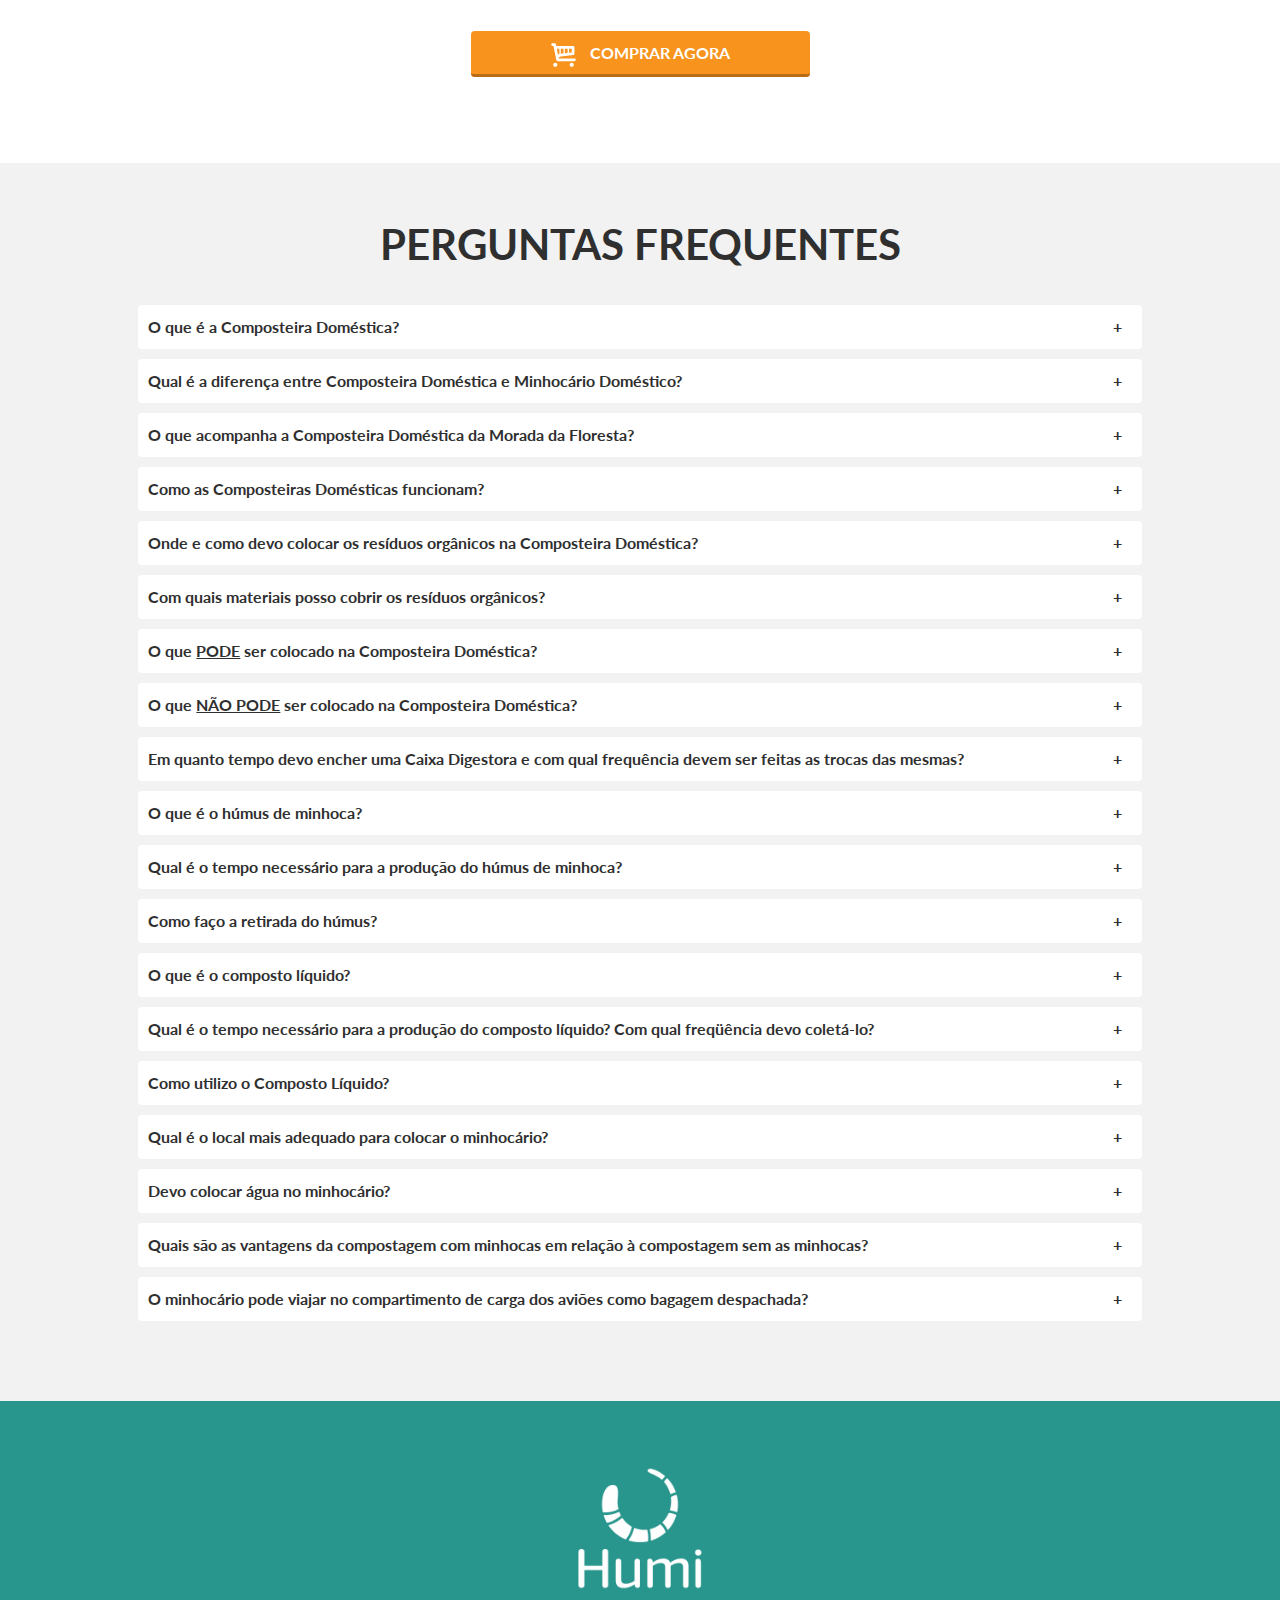
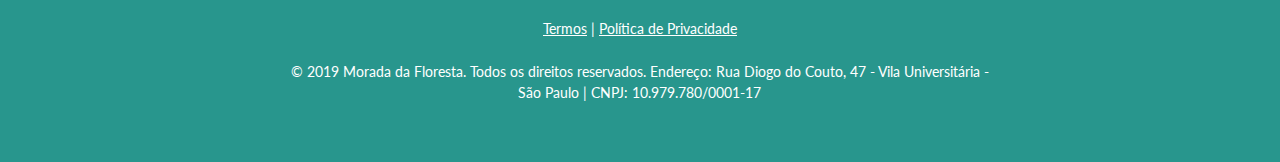
==== commit aee85306: "rewrite footer" ====
--- a/morada-da-floresta/index.html
+++ b/morada-da-floresta/index.html
@@ -500,20 +500,16 @@
     <footer>
       <div class="footer-content flex-wrapper">
         <div class="flex-grid">
-          <div class="col-7 col-terms">
+          <div class="col-9 col-terms margin-0-auto text-centered">
+            <img style="width:130px;" src="assets/images/logo_humi_white.png" alt="">
+            <br><br>
             <a href="#">Termos</a> |
             <a href="#">Política de Privacidade</a>
             <br>
             <br>
             © 2019 Morada da Floresta. Todos os direitos reservados. Endereço: Rua Diogo do Couto, 47 - Vila Universitária - São Paulo | CNPJ: 10.979.780/0001-17
-          </div>
-          <div class="col-3 text-centered col-awards">
-            <p>
-              <h4 class="footer-headline">Composteira Humi</h4>
-              <br>
-              Medalha de Prata na categoria Produto de Impacto Positivo do Brasil Design Award 2018.
-            </p>
-            <img style="width:100%;" src="assets/images/premio_bda.png" alt="">
+            <br>
+            <br>
           </div>
         </div>
       </div>
--- a/morada-da-floresta/assets/application.css
+++ b/morada-da-floresta/assets/application.css
@@ -217,6 +217,9 @@
 .text-centered {
   text-align: center;
 }
+.margin-0-auto {
+  margin: 0 auto !important;
+}
 
 #clock {
   margin: 0 0 0 5px;
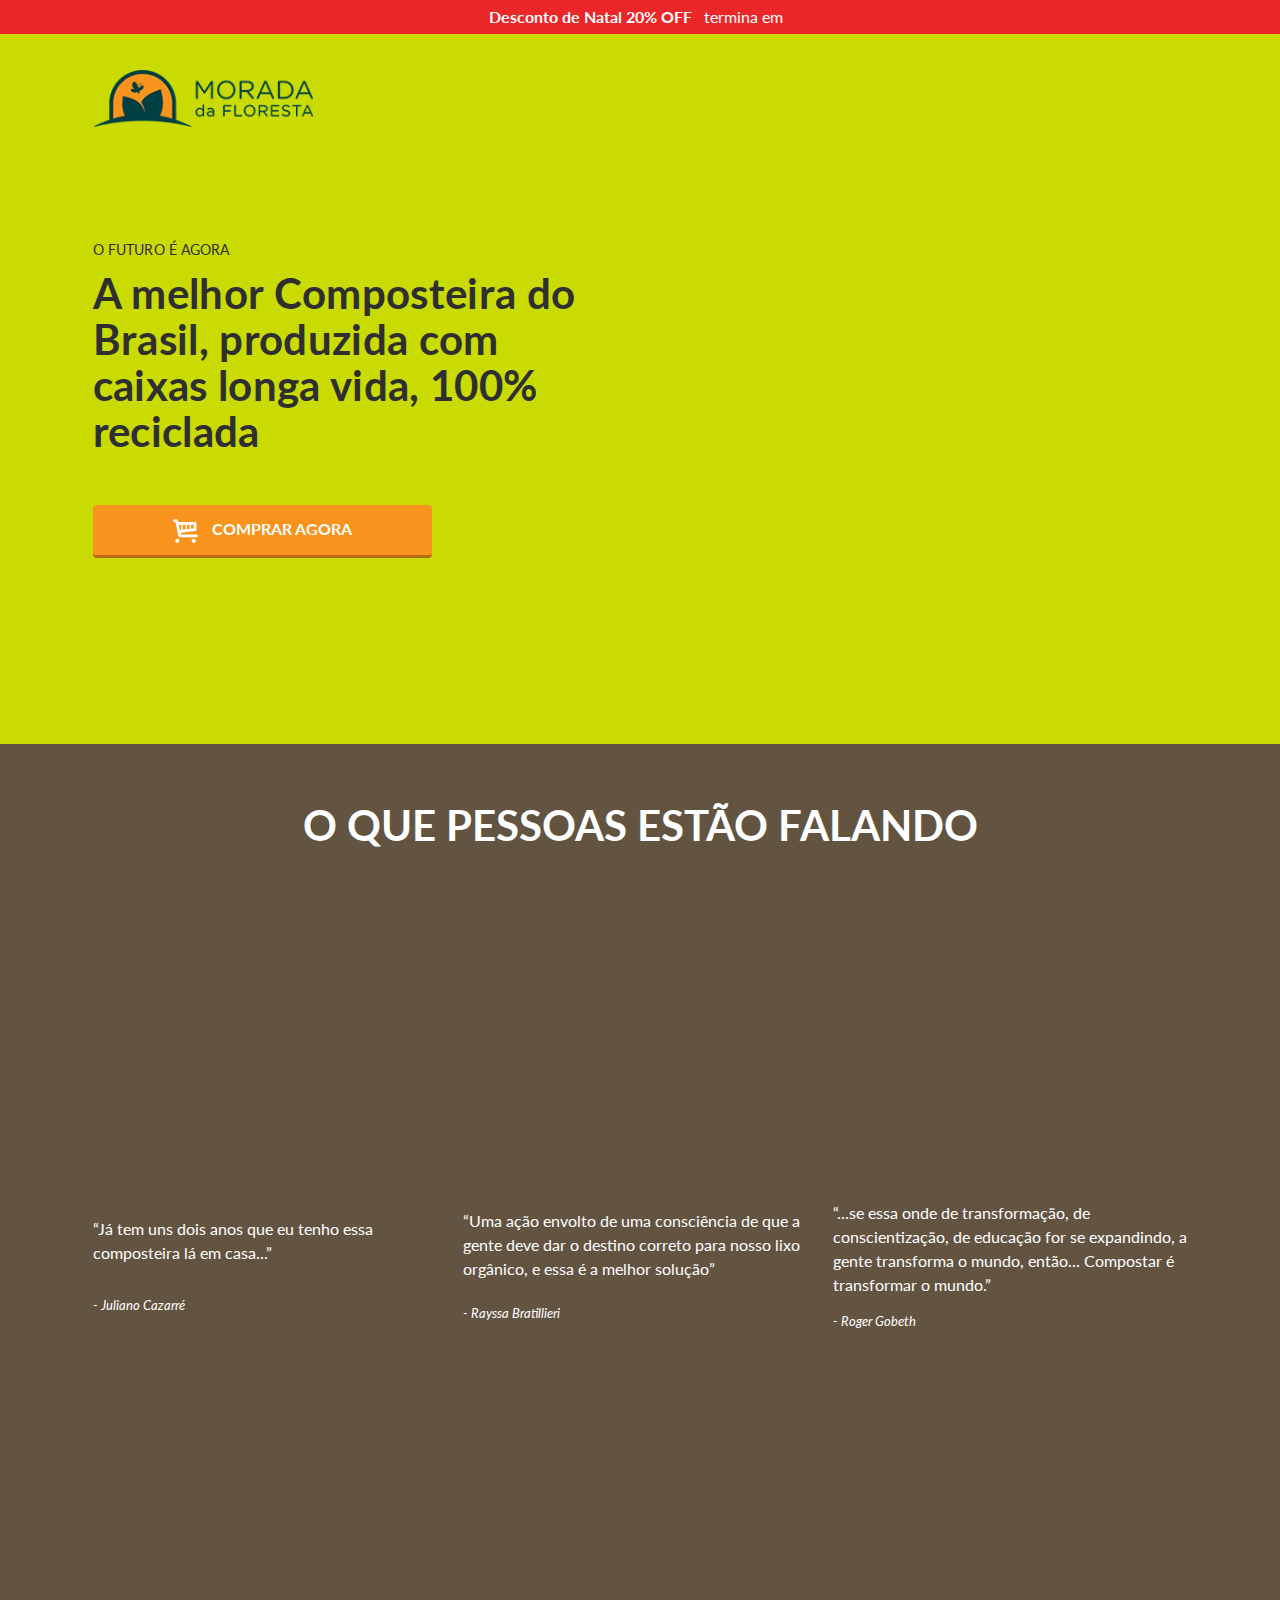
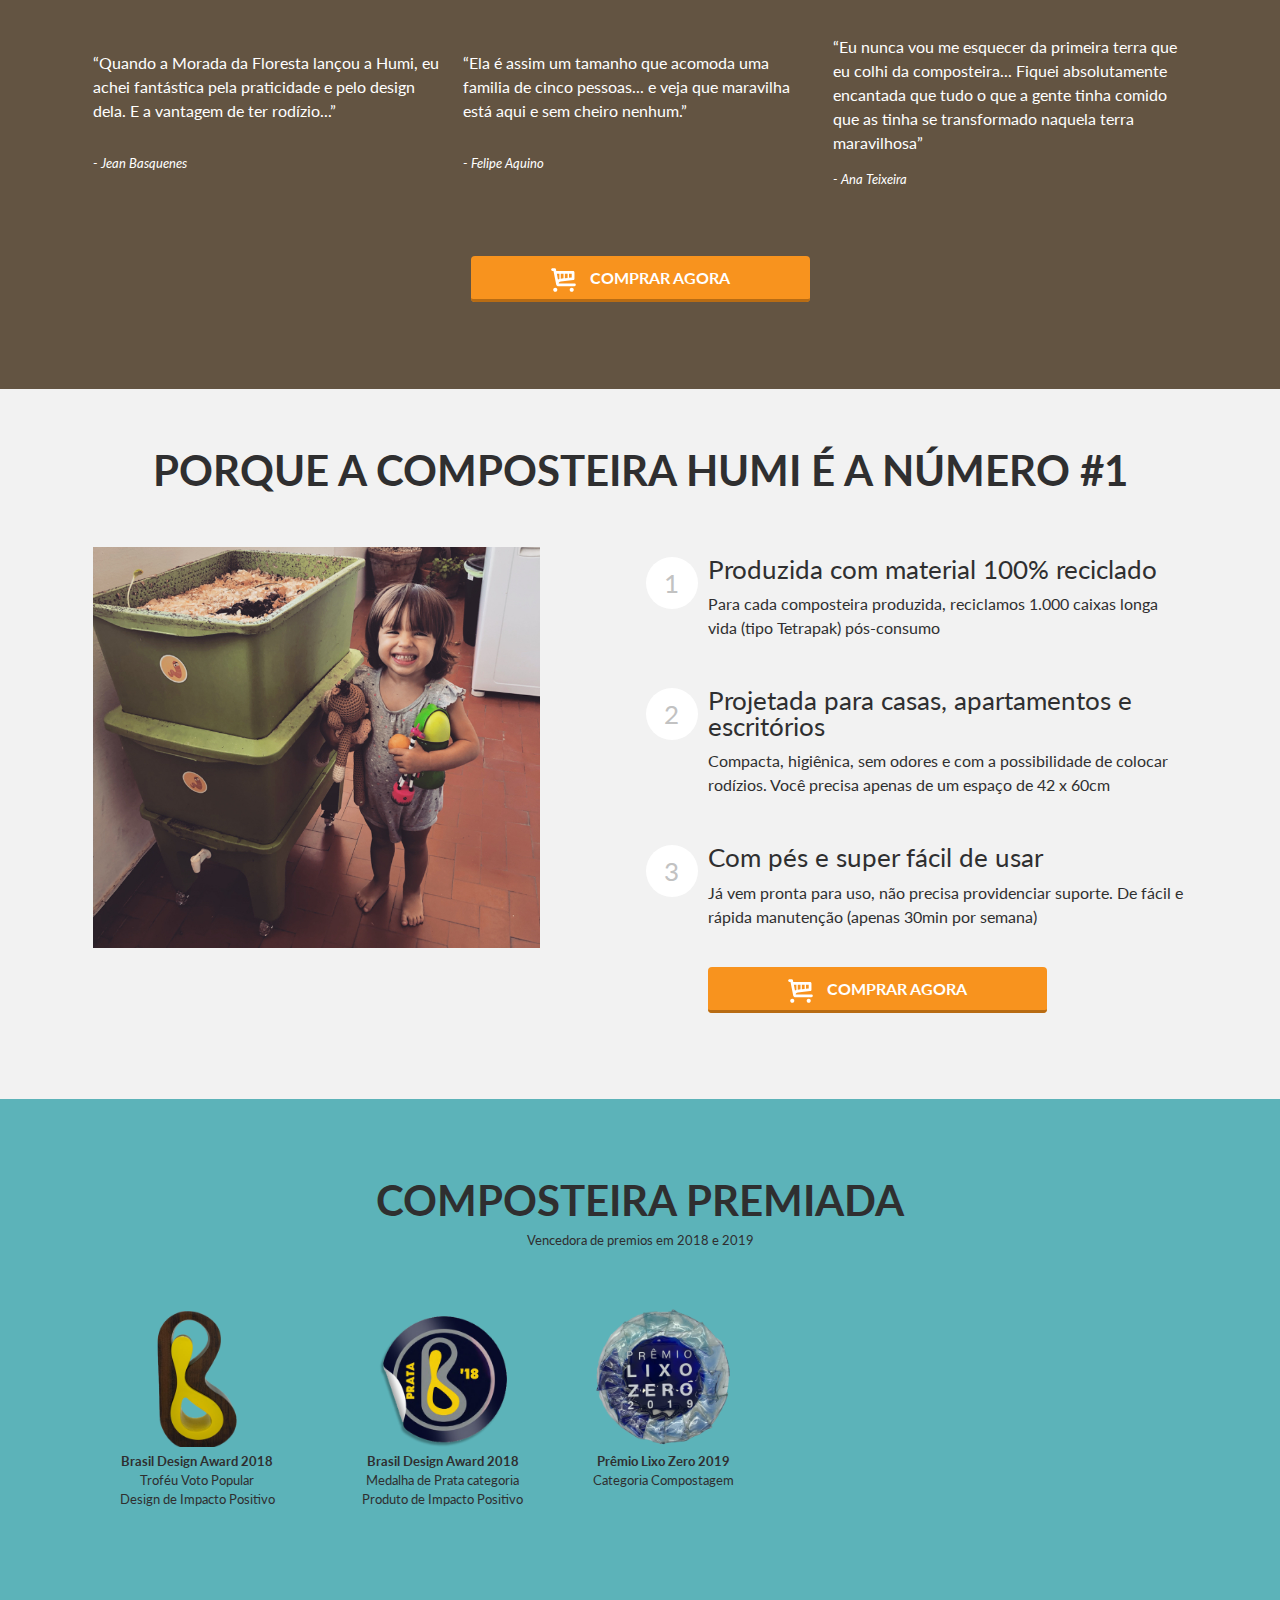
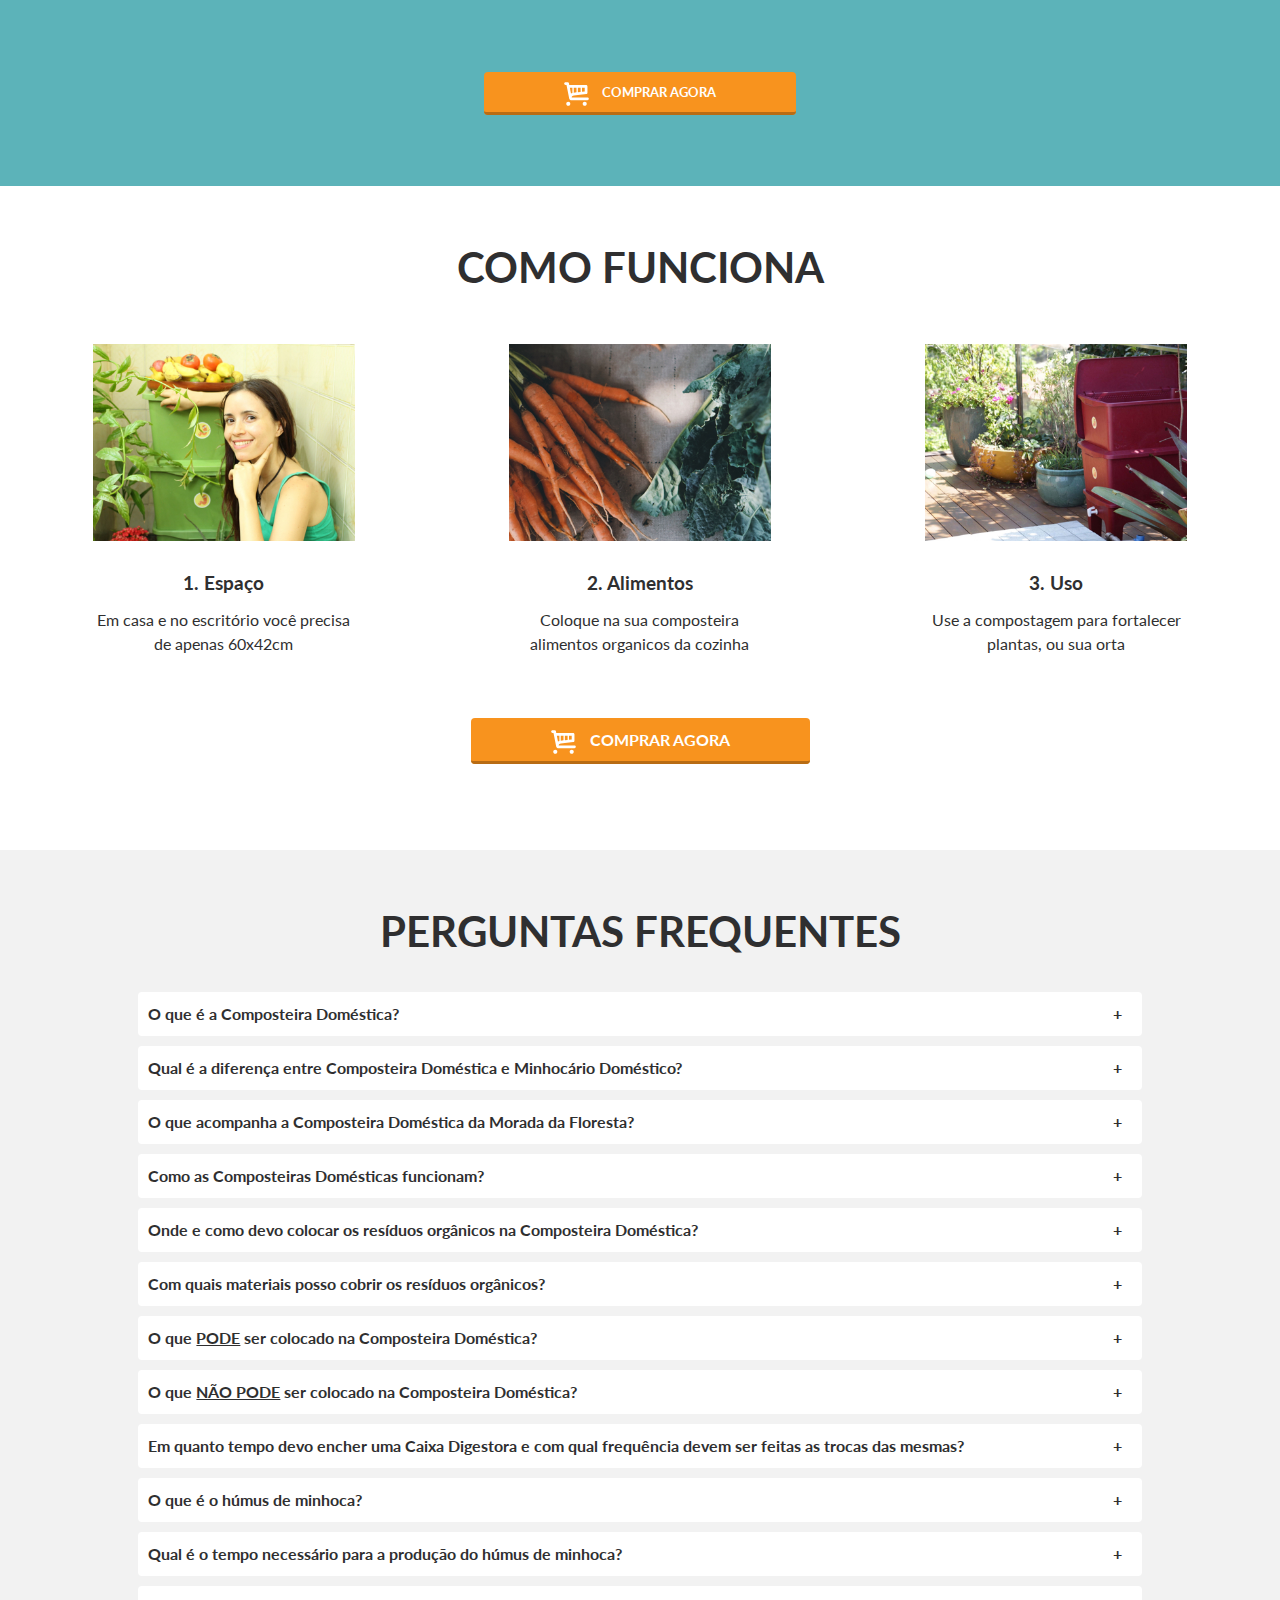
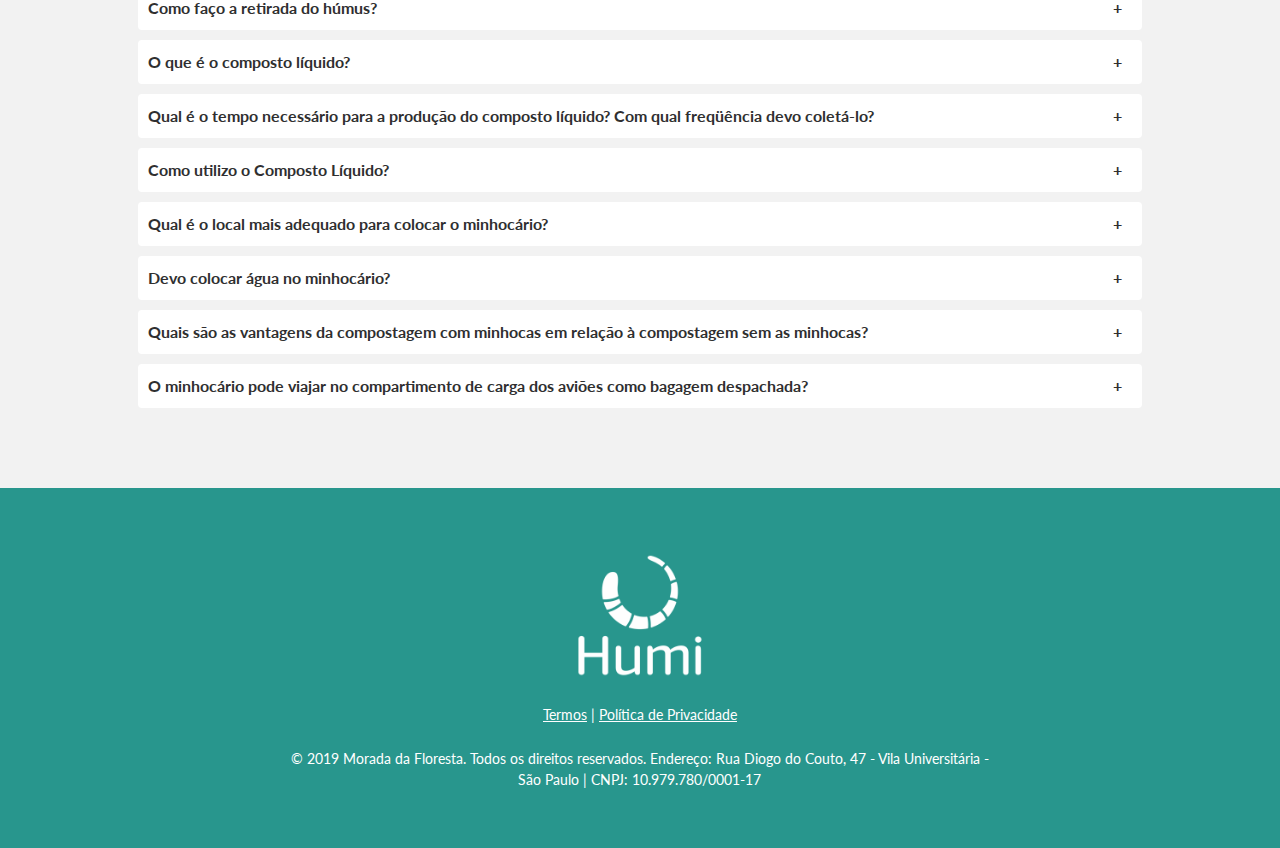
==== commit e8857609: "created section awards" ====
--- a/morada-da-floresta/index.html
+++ b/morada-da-floresta/index.html
@@ -173,6 +173,56 @@
           </div>
         </div><!-- end section item -->
       </section>
+
+
+      <section class="section-award-humi flex-wrapper">
+        <div class="section-why-humi--item">
+          <h3>COMPOSTEIRA PREMIADA</h3>
+          <p class="text-centered" style="margin:-30px 0 40px 0;">Vencedora de premios em 2018 e 2019</p>
+          <div class="flex-grid">
+            <div class="col-3 section-why-humi--image">
+              <img style="width:140px;height:140px;" src="assets/images/trofeu_bda.png" alt="Trofeu ">
+              <br>
+              <span class="text-bold">
+                Brasil Design Award 2018
+              </span>
+              <br>
+              Troféu Voto Popular
+              <br>
+              Design de Impacto Positivo
+            </div>
+            <div class="col-3 section-why-humi--description">
+              <img style="width:140px;height:140px;" src="assets/images/premio_bda.png" alt="">
+              <br>
+              <span class="text-bold">
+                Brasil Design Award 2018
+              </span>
+              <br>
+              Medalha de Prata categoria
+              <br>
+              Produto de Impacto Positivo
+            </div>
+            <div class="col-3 section-why-humi--description">
+              <img  style="width:140px;height:140px;" src="assets/images/premio_lixo_zero.png" alt="">
+              <br>
+              <span class="text-bold">
+                Prêmio Lixo Zero 2019
+              </span>
+              <br>
+              Categoria Compostagem
+            </div>
+            <div class="col-6 section-why-humi--description">
+              <iframe width="100%" height="315" src="https://www.youtube.com/embed/jzAutAimycc" frameborder="0" allow="accelerometer; autoplay; encrypted-media; gyroscope; picture-in-picture" allowfullscreen></iframe>
+            </div>
+          </div>
+          <br><br>
+          <a href="selecione-sua-composteira.html" class="button button-center">
+            <span class="checkout-icon"></span>  COMPRAR AGORA
+          </a>
+        </div><!-- end section item -->
+      </section>
+
+
       <section class="section-how-it-works flex-wrapper">
         <h3>Como funciona</h3>
         <div class="flex-grid">
--- a/morada-da-floresta/assets/application.css
+++ b/morada-da-floresta/assets/application.css
@@ -320,6 +320,13 @@
 }
 
 
+.section-award-humi {
+  background: #5CB3B9;
+  padding: 80px 0;
+  text-align: center;
+  font-size: 0.8em;
+}
+
 /* #DL lists */
 .section-faq--accordion {
   text-align: left;
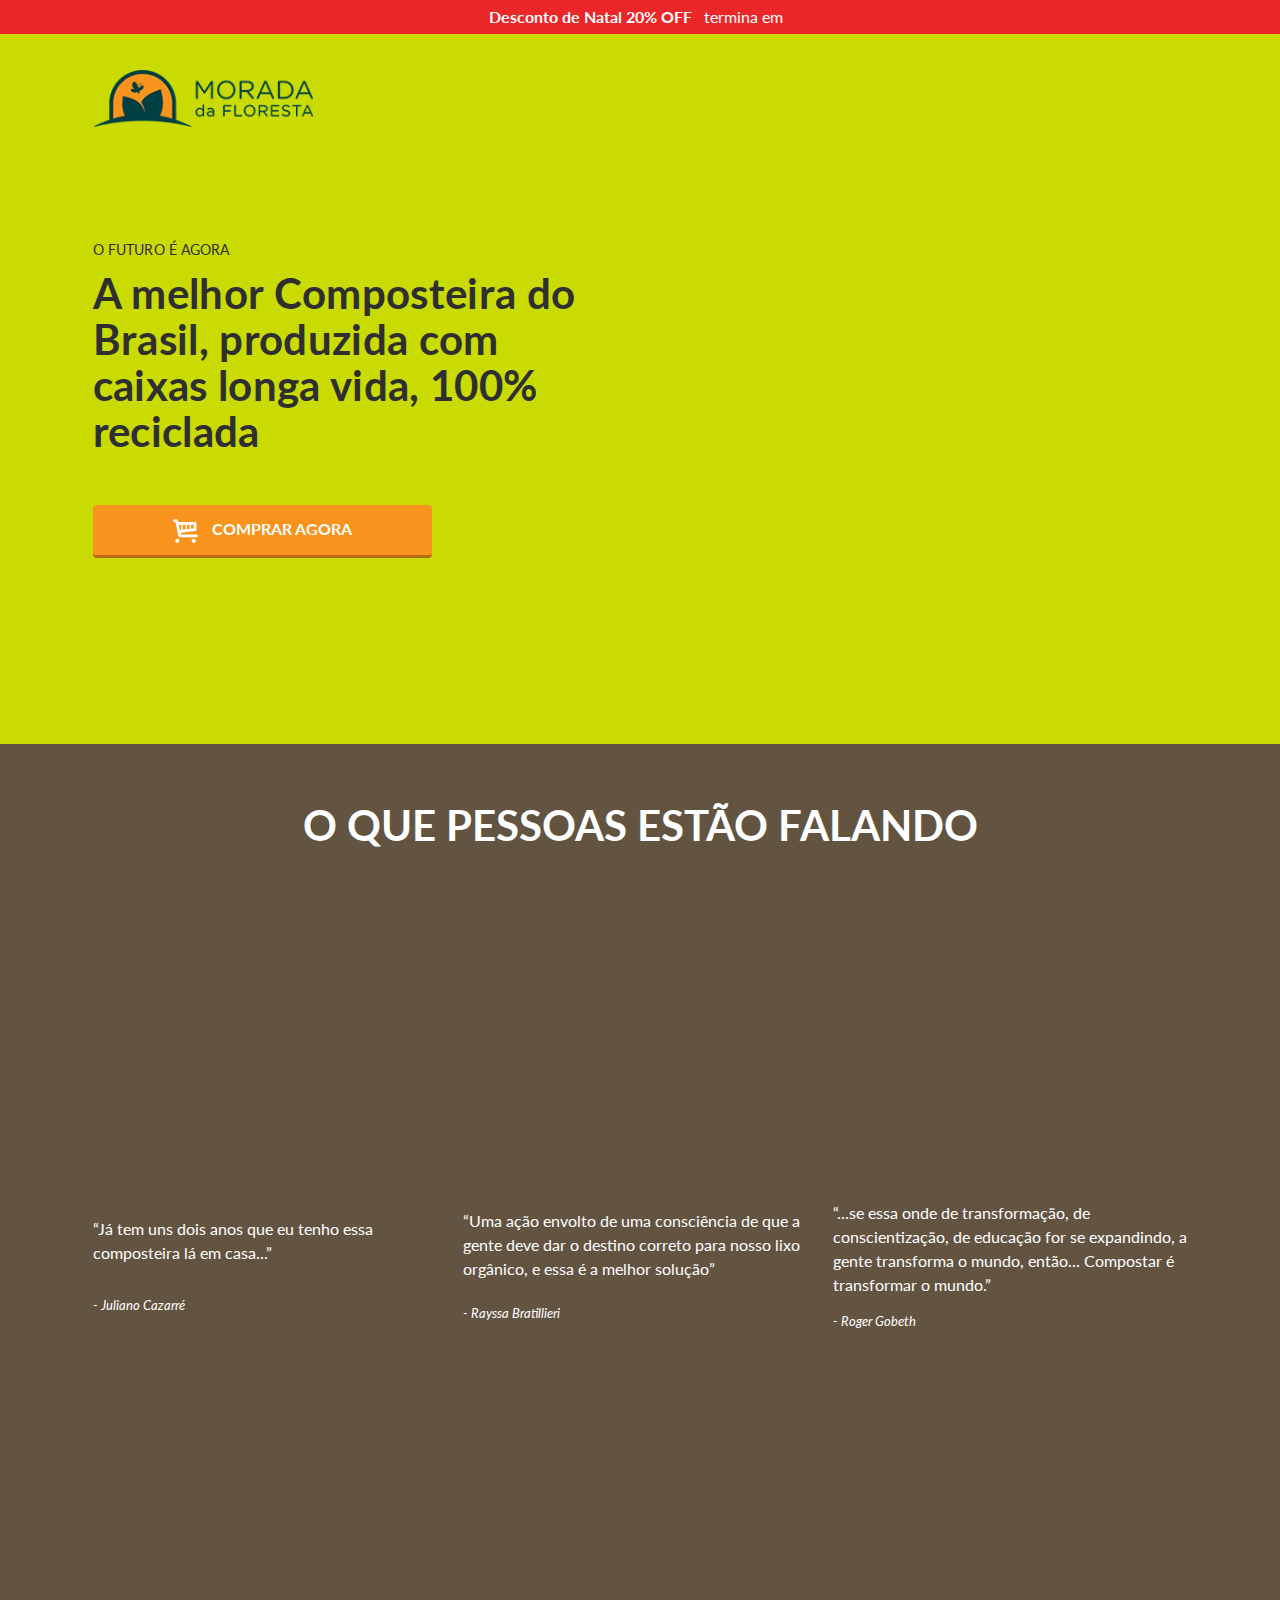
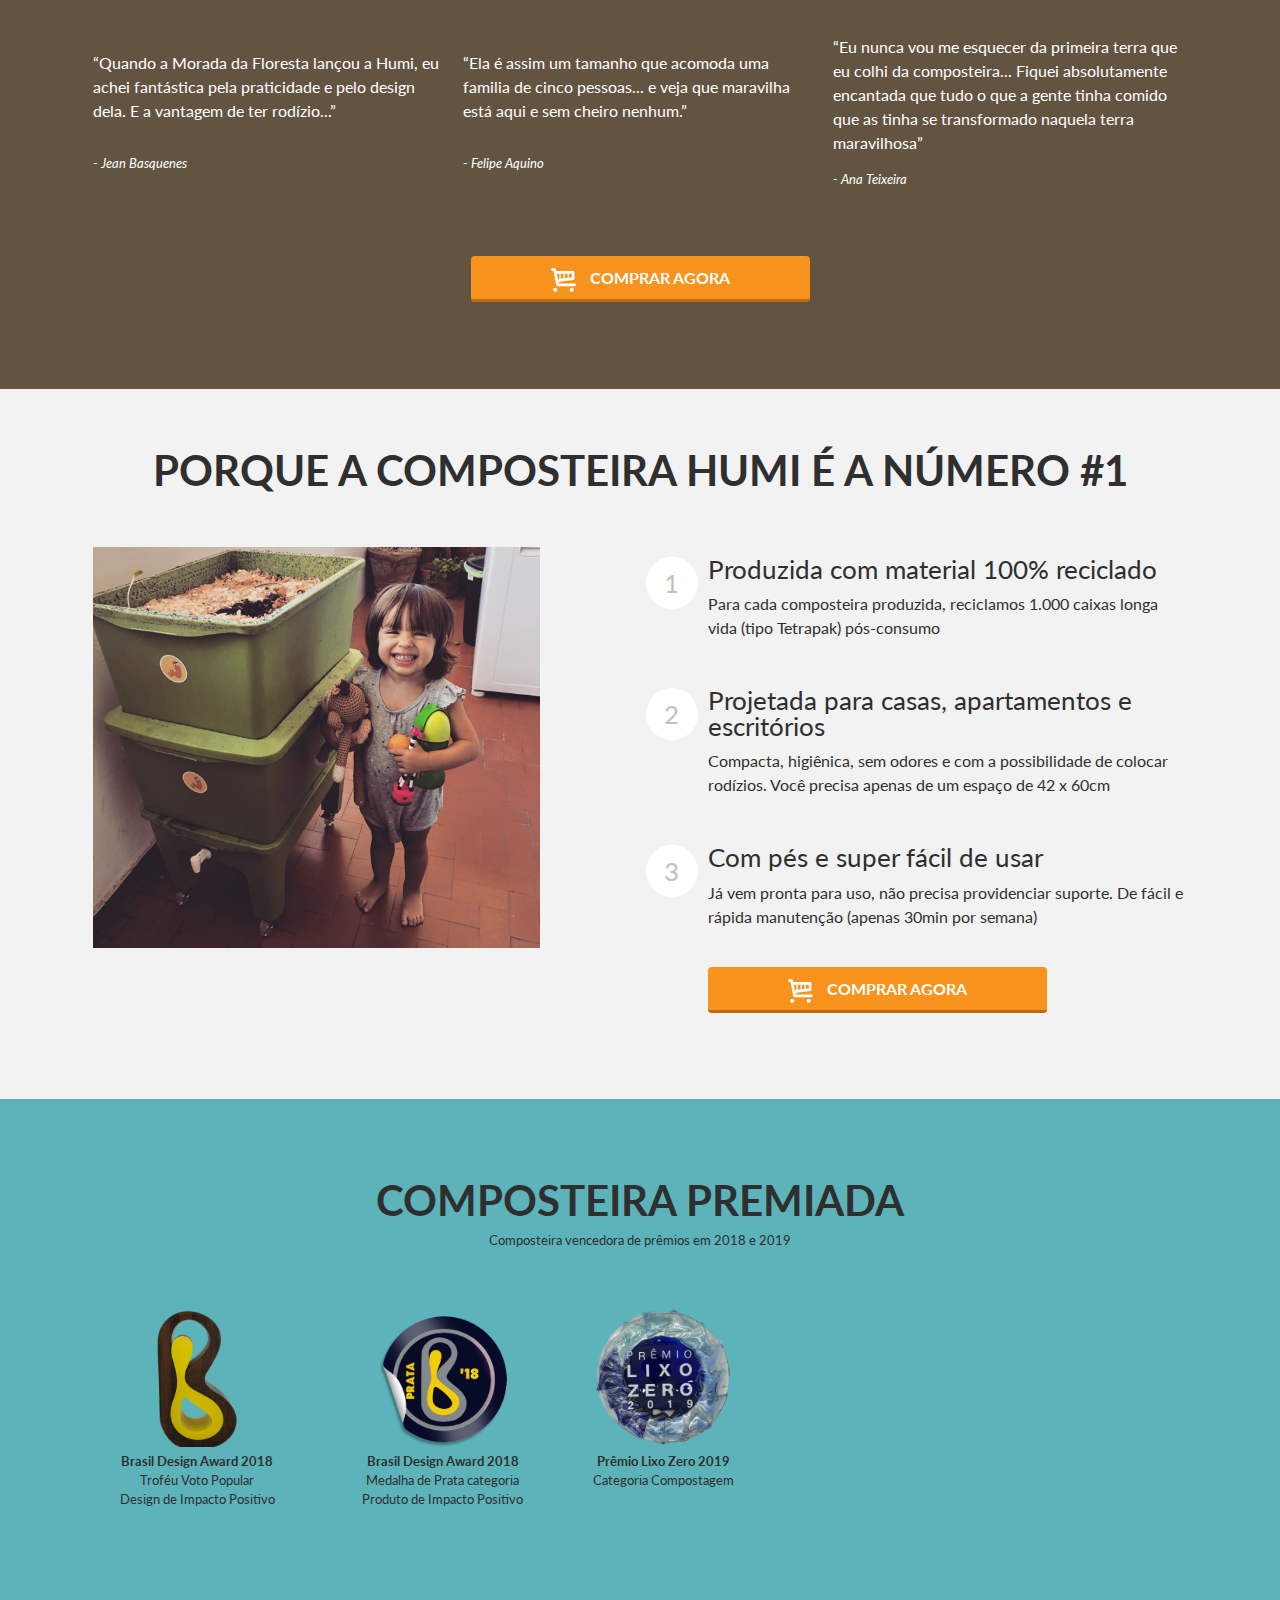
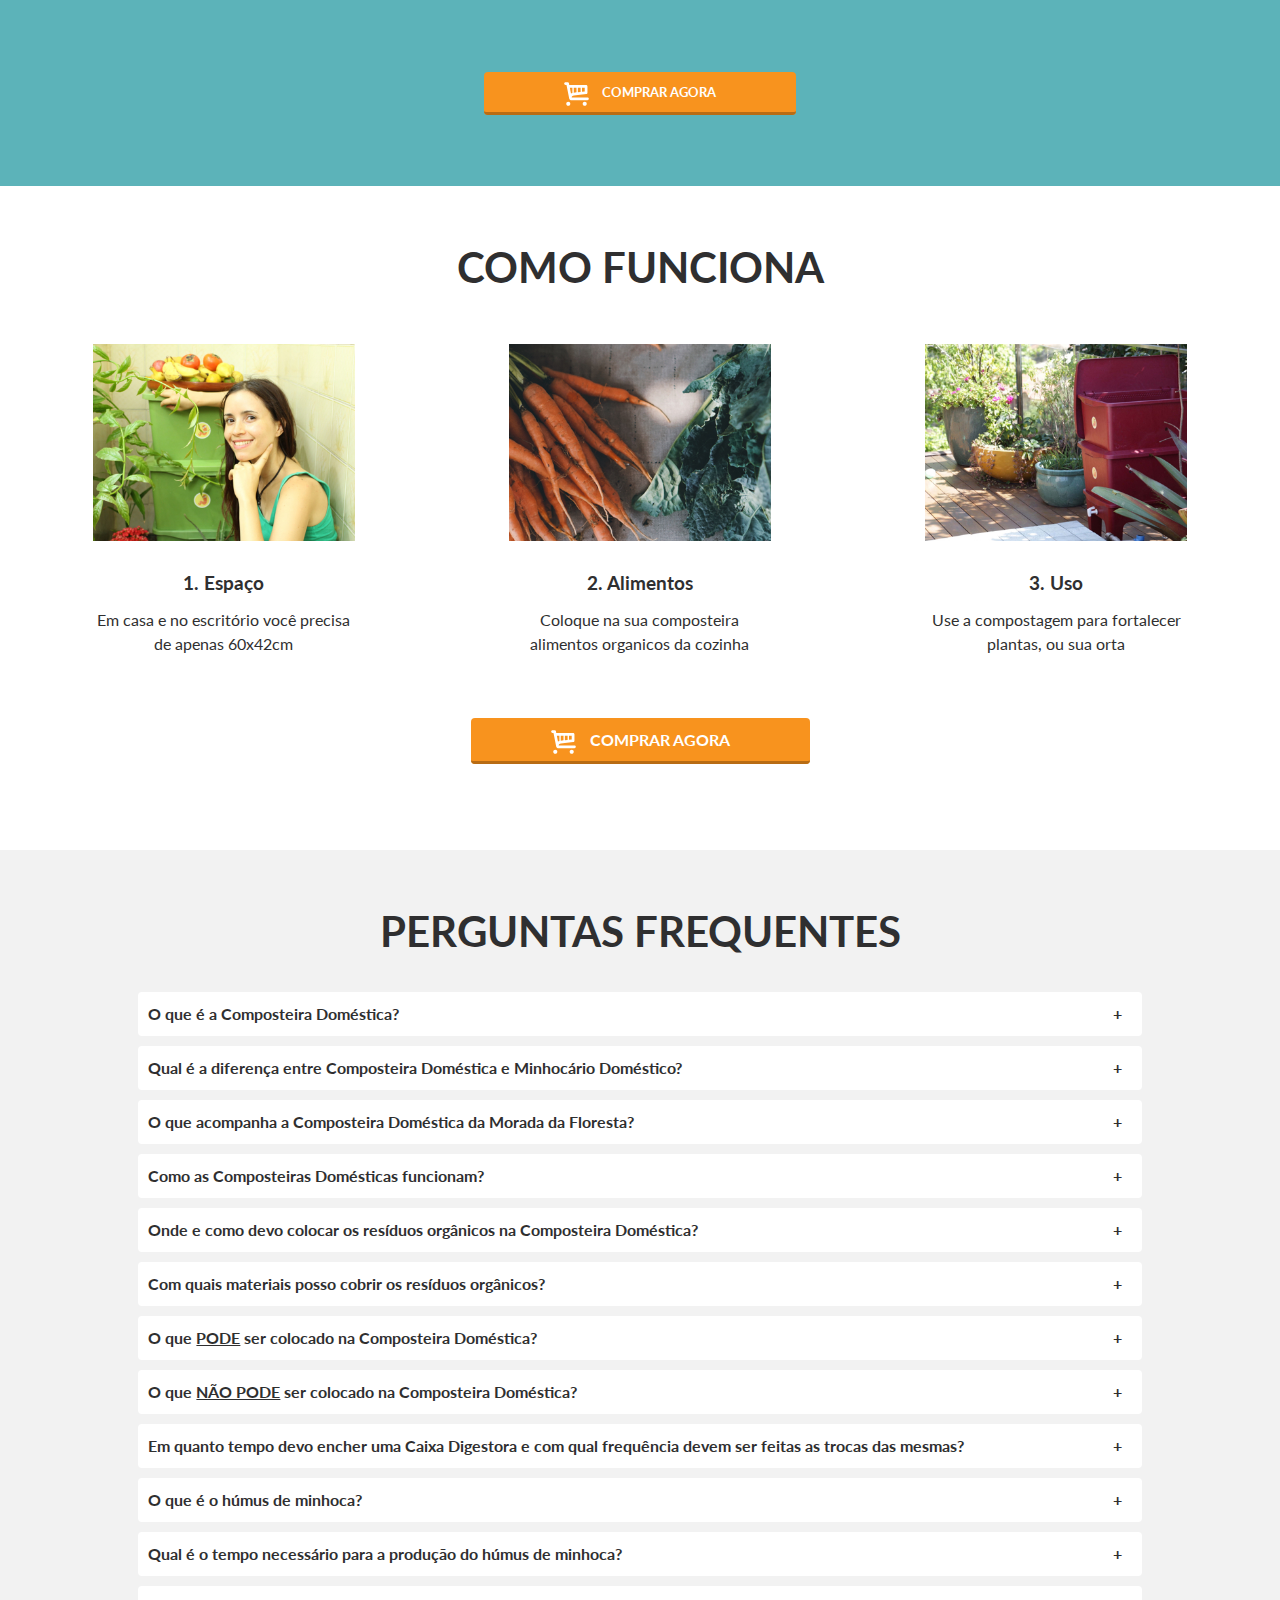
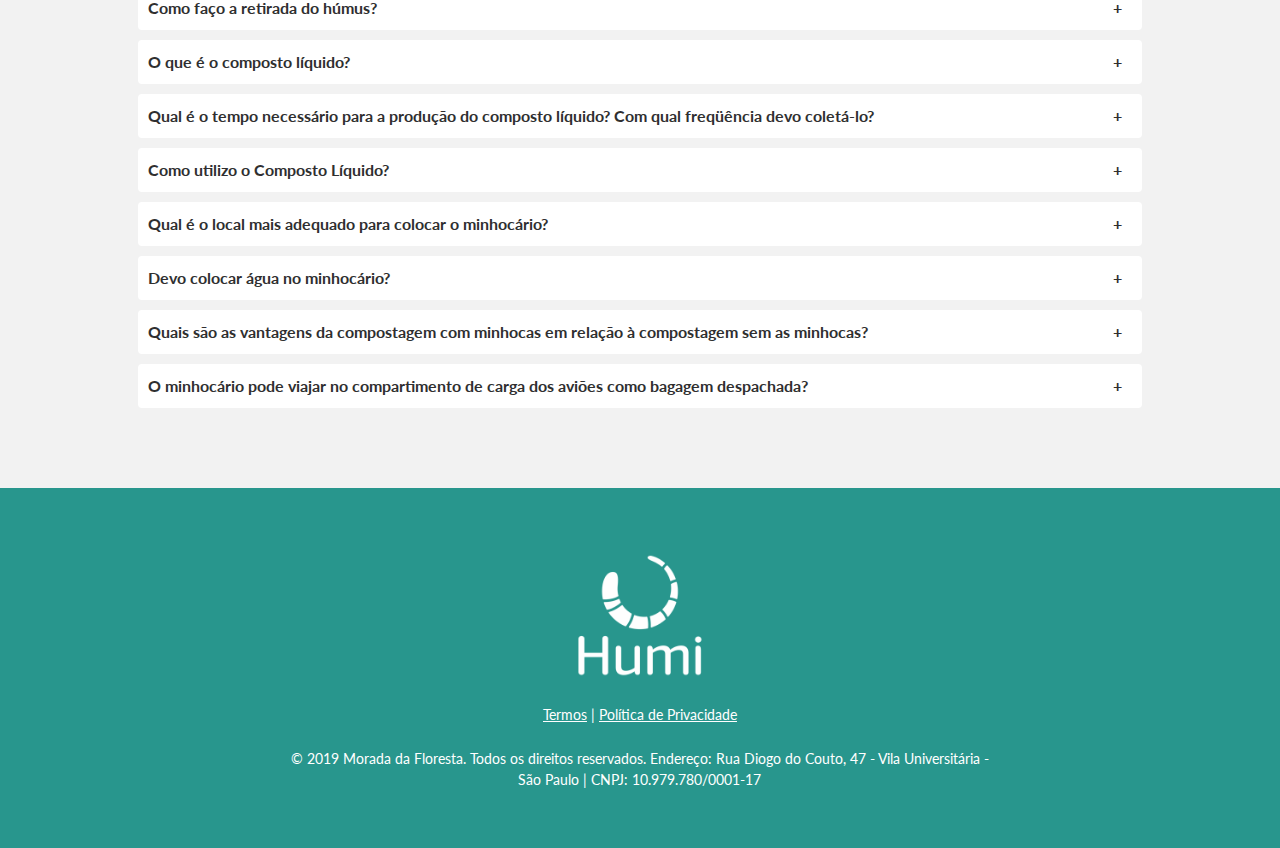
==== commit a8e7b4ea: "grammar" ====
--- a/morada-da-floresta/index.html
+++ b/morada-da-floresta/index.html
@@ -178,7 +178,7 @@
       <section class="section-award-humi flex-wrapper">
         <div class="section-why-humi--item">
           <h3>COMPOSTEIRA PREMIADA</h3>
-          <p class="text-centered" style="margin:-30px 0 40px 0;">Vencedora de premios em 2018 e 2019</p>
+          <p class="text-centered" style="margin:-30px 0 40px 0;">Composteira vencedora de prêmios em 2018 e 2019</p>
           <div class="flex-grid">
             <div class="col-3 section-why-humi--image">
               <img style="width:140px;height:140px;" src="assets/images/trofeu_bda.png" alt="Trofeu ">
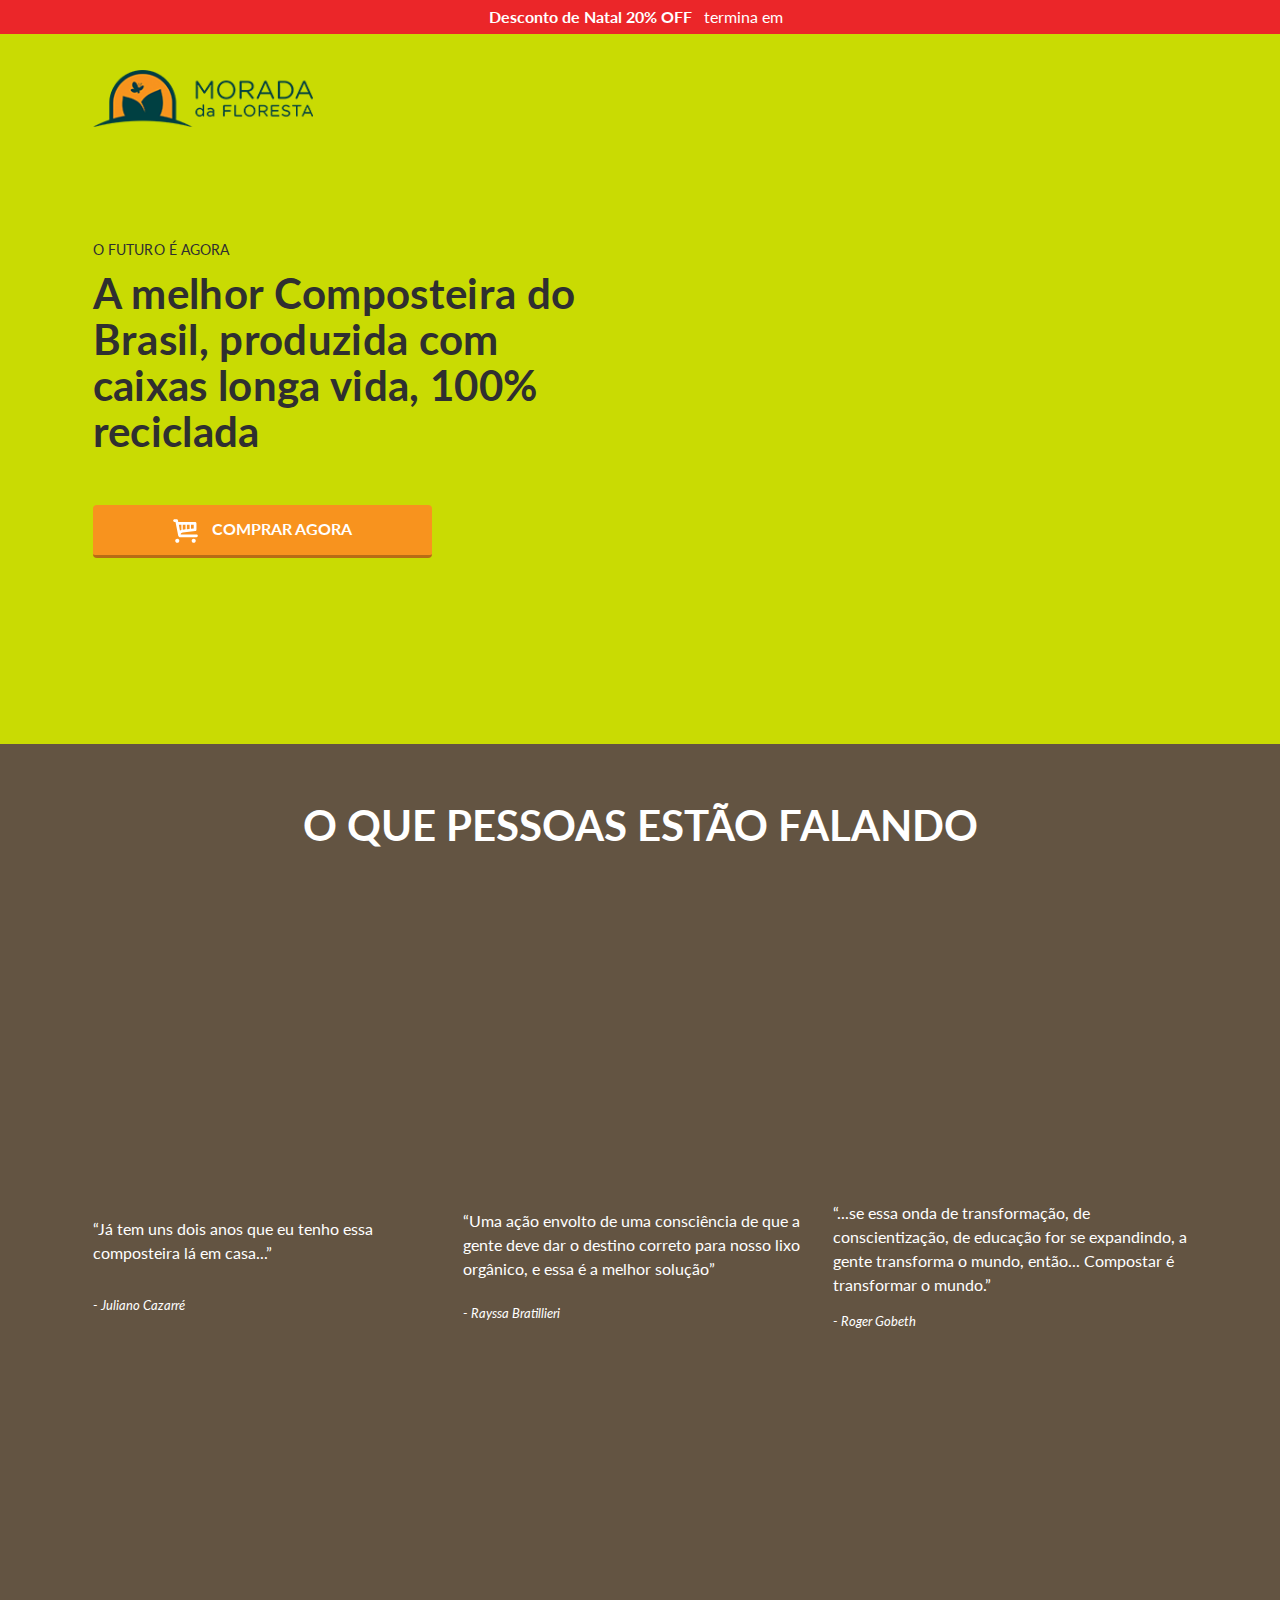
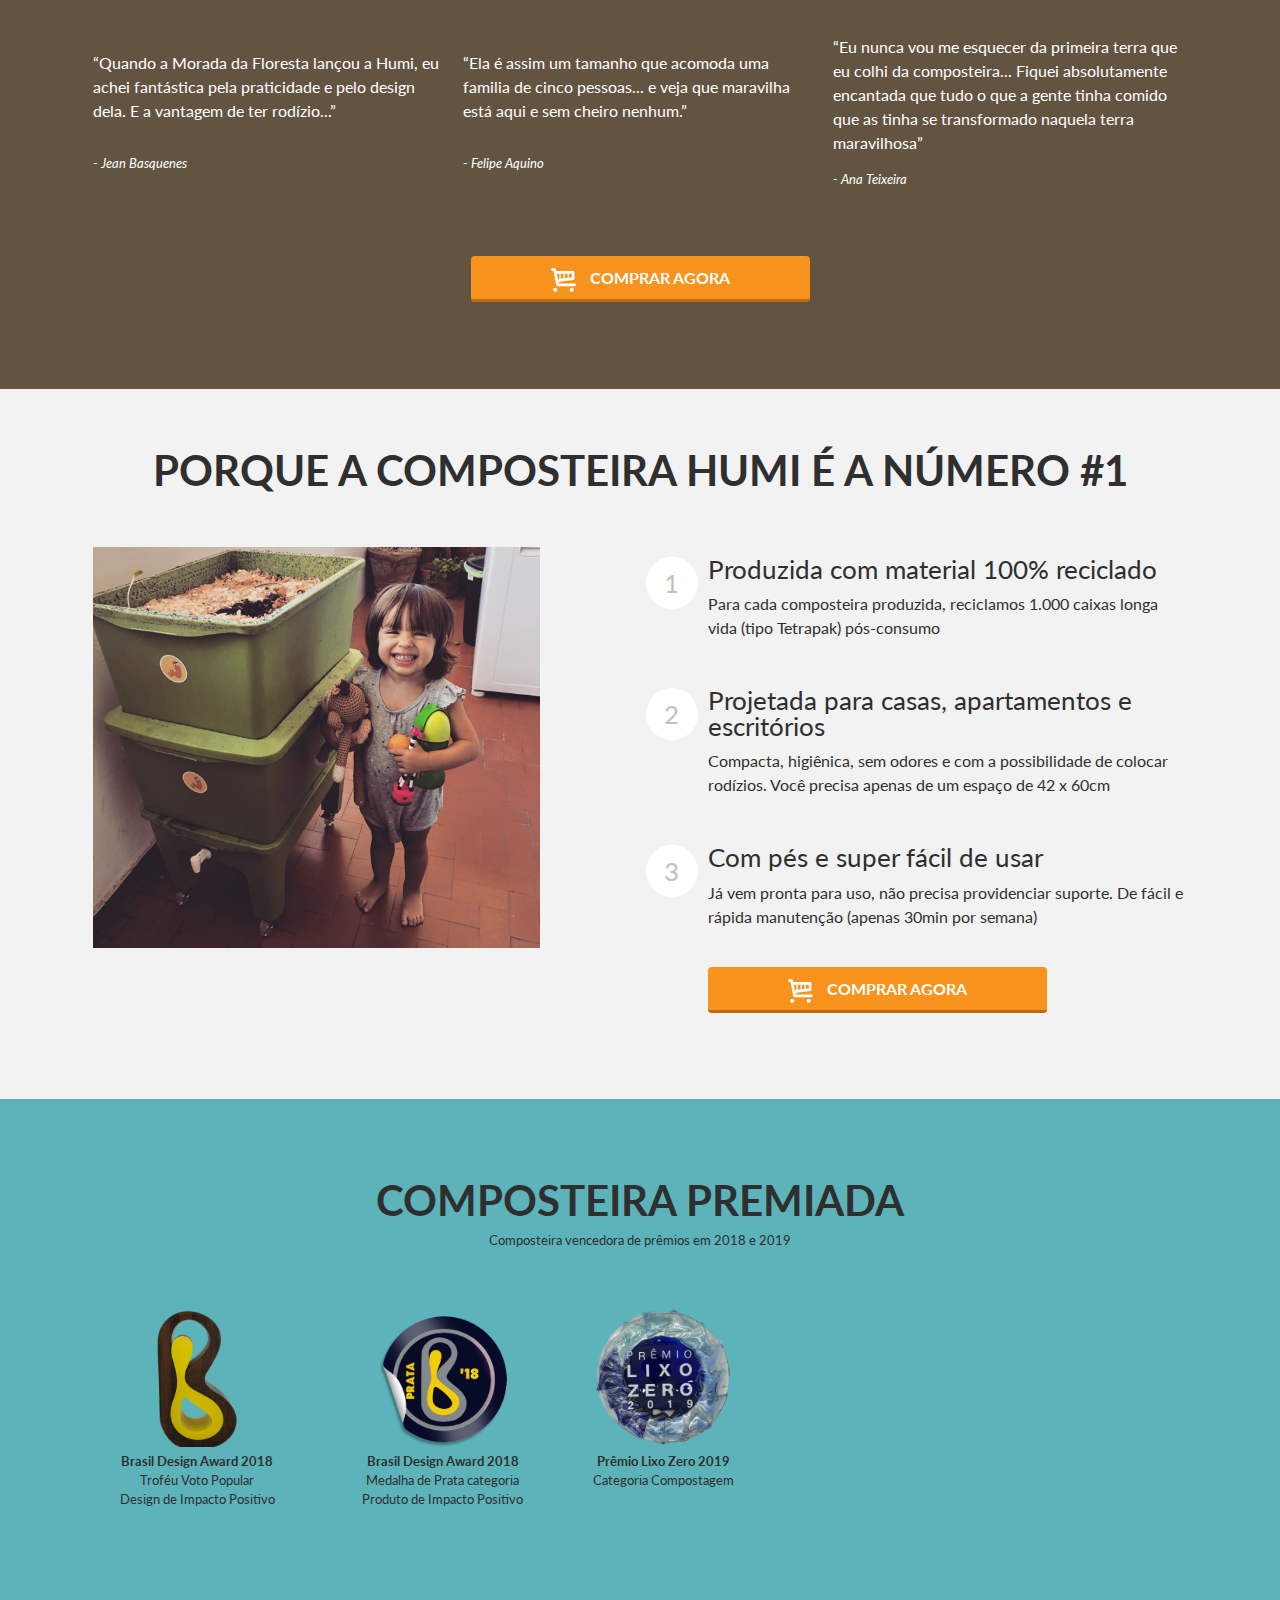
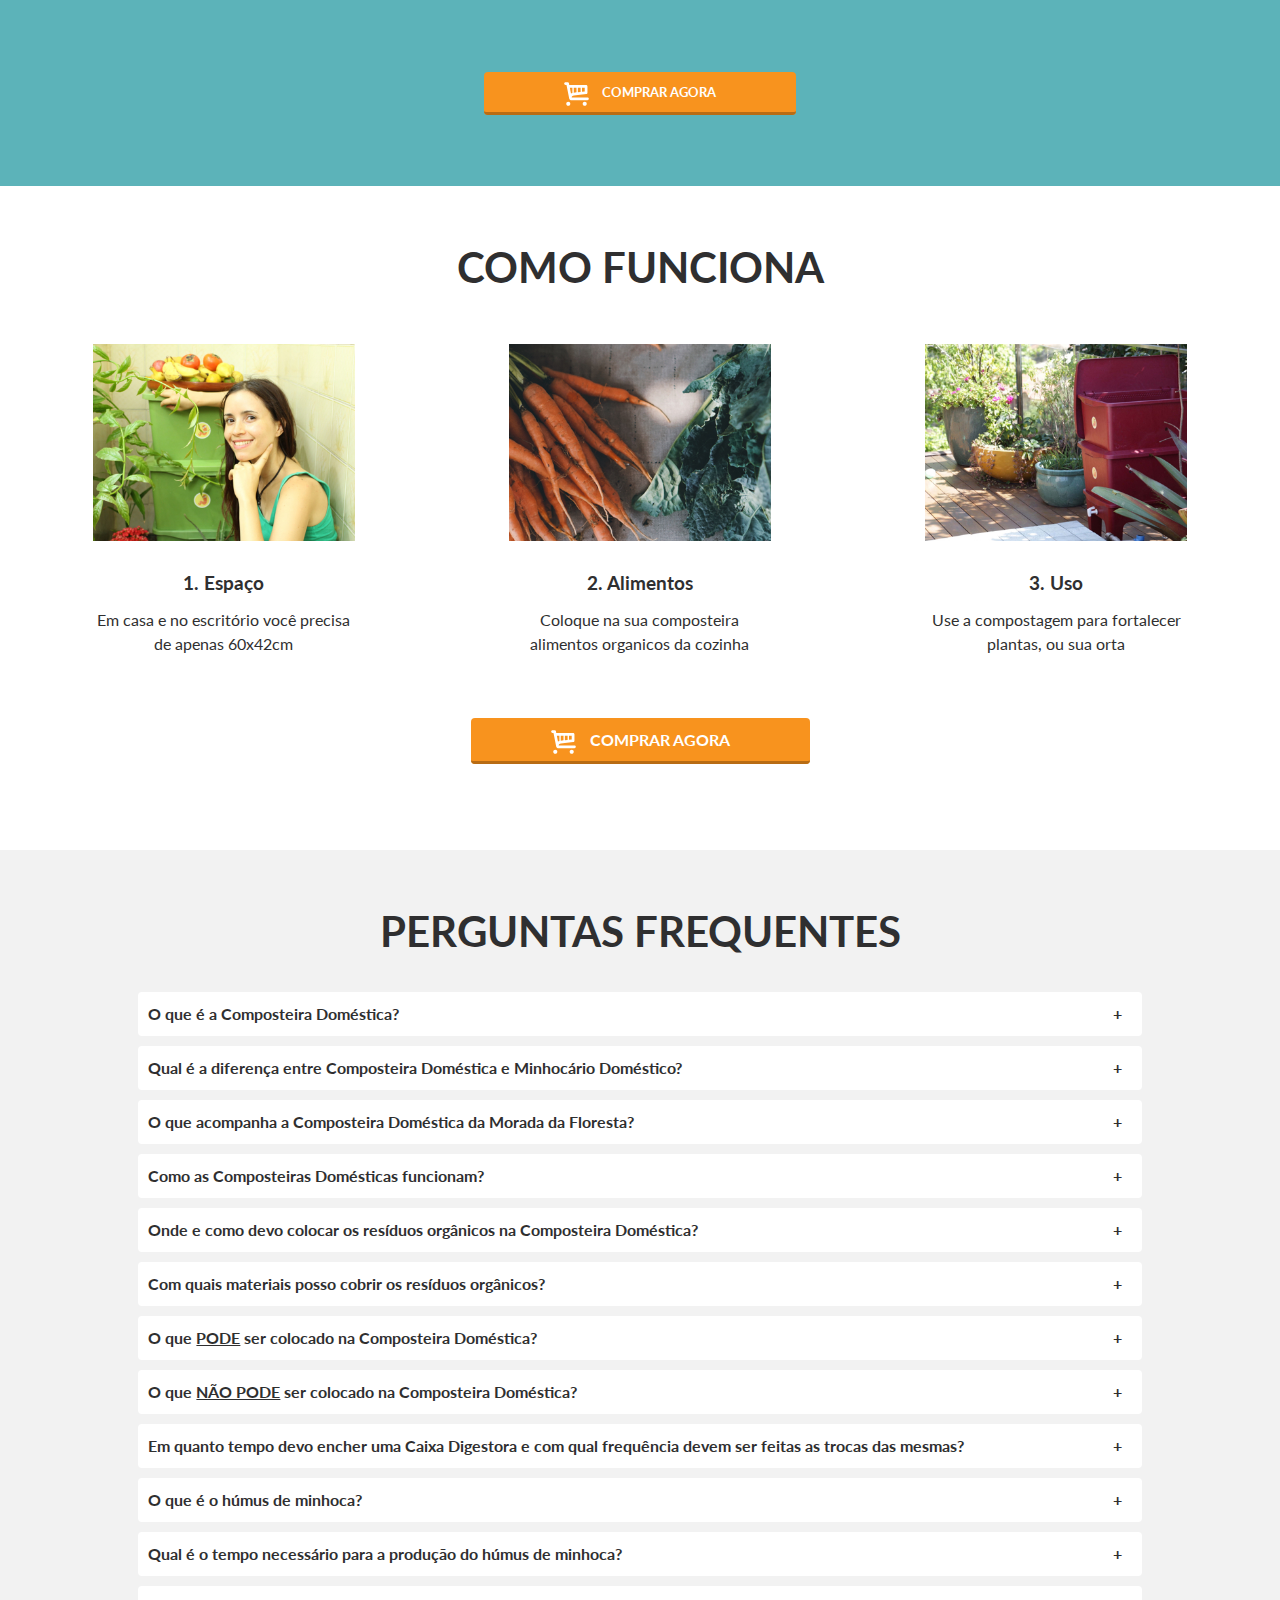
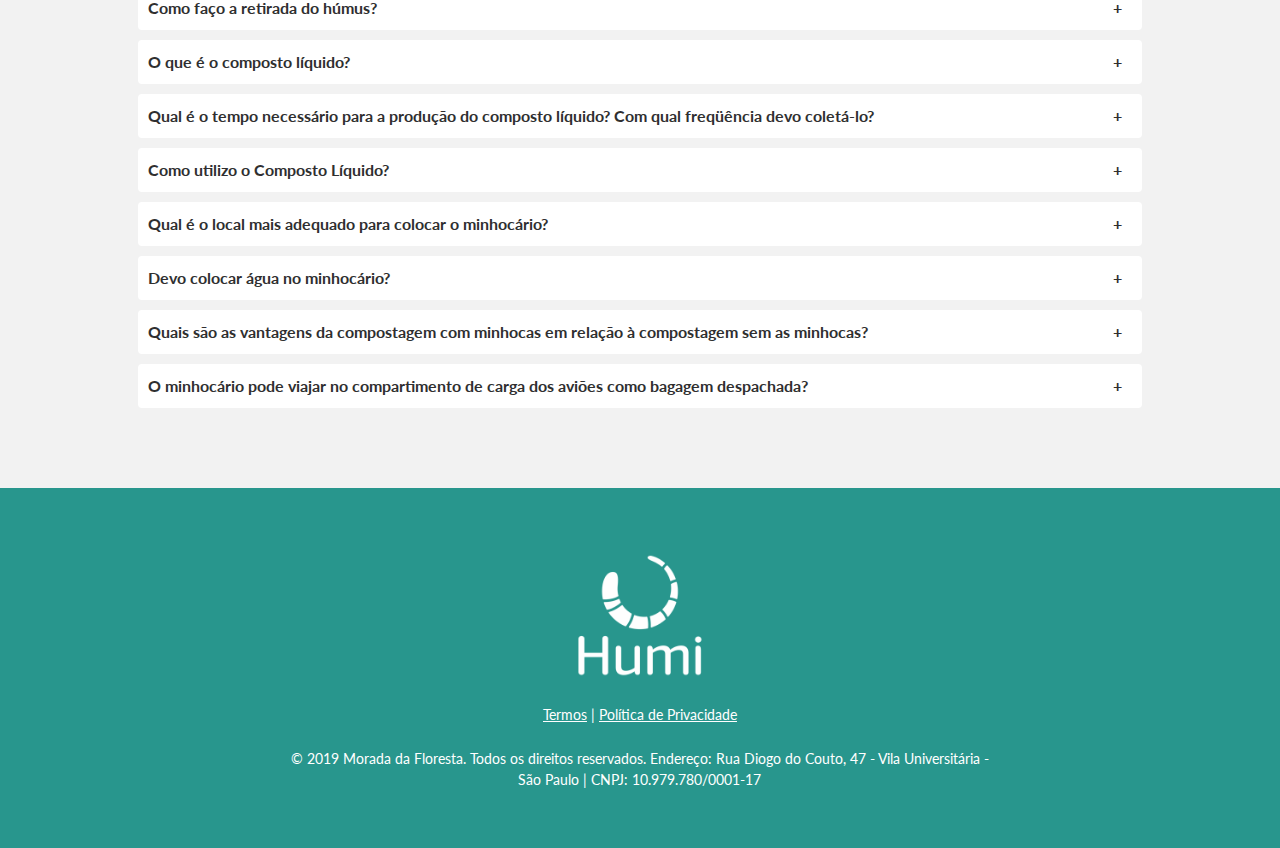
==== commit cb873501: "grammar" ====
--- a/morada-da-floresta/index.html
+++ b/morada-da-floresta/index.html
@@ -81,7 +81,7 @@
               <iframe width="100%" height="280" src="https://www.youtube.com/embed/pqToH-urT4U" frameborder="0" allow="accelerometer; autoplay; encrypted-media; gyroscope; picture-in-picture" allowfullscreen></iframe>
             </span>
             <span class="testemonial-item-content">
-              “...se essa onde de transformação, de conscientização, de educação for se expandindo, a gente transforma o mundo, então... Compostar é transformar o mundo.”
+              “...se essa onda de transformação, de conscientização, de educação for se expandindo, a gente transforma o mundo, então... Compostar é transformar o mundo.”
             </span>
             <span class="testemonial-item-author">
               - Roger Gobeth
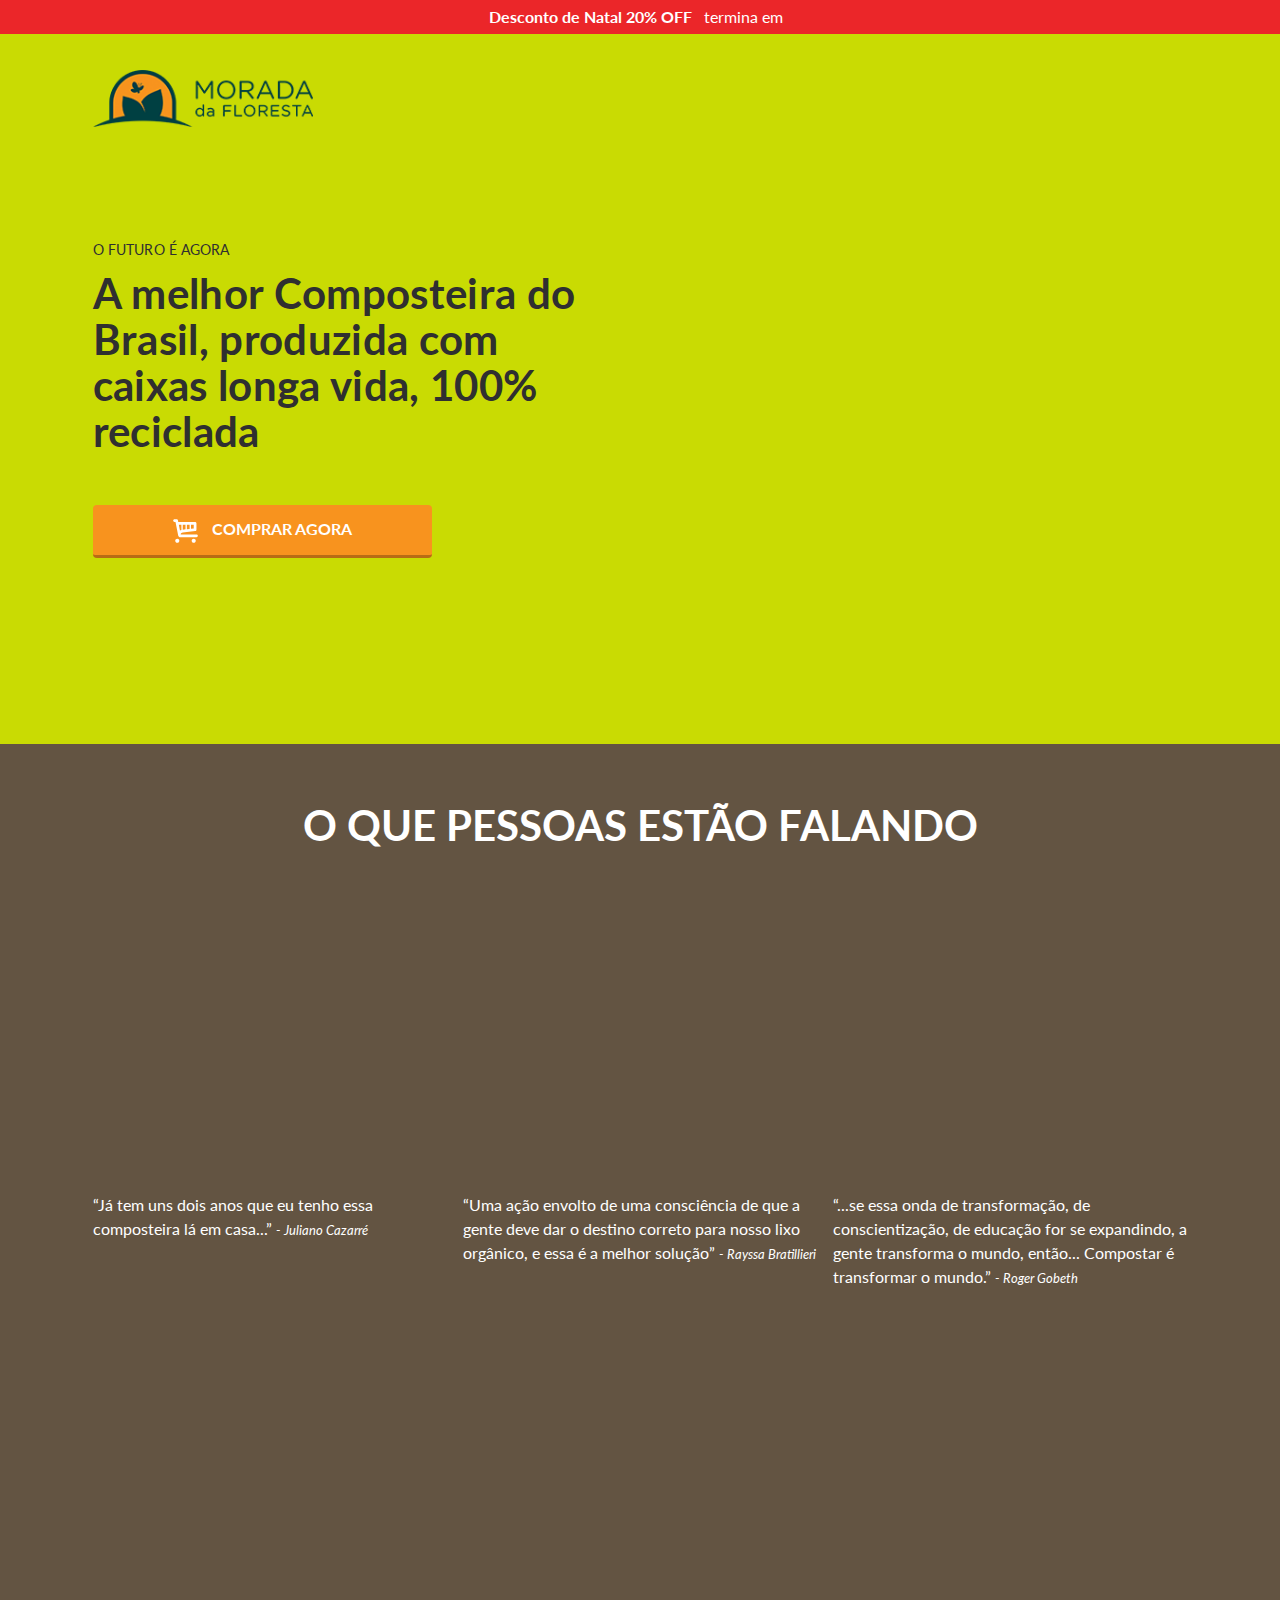
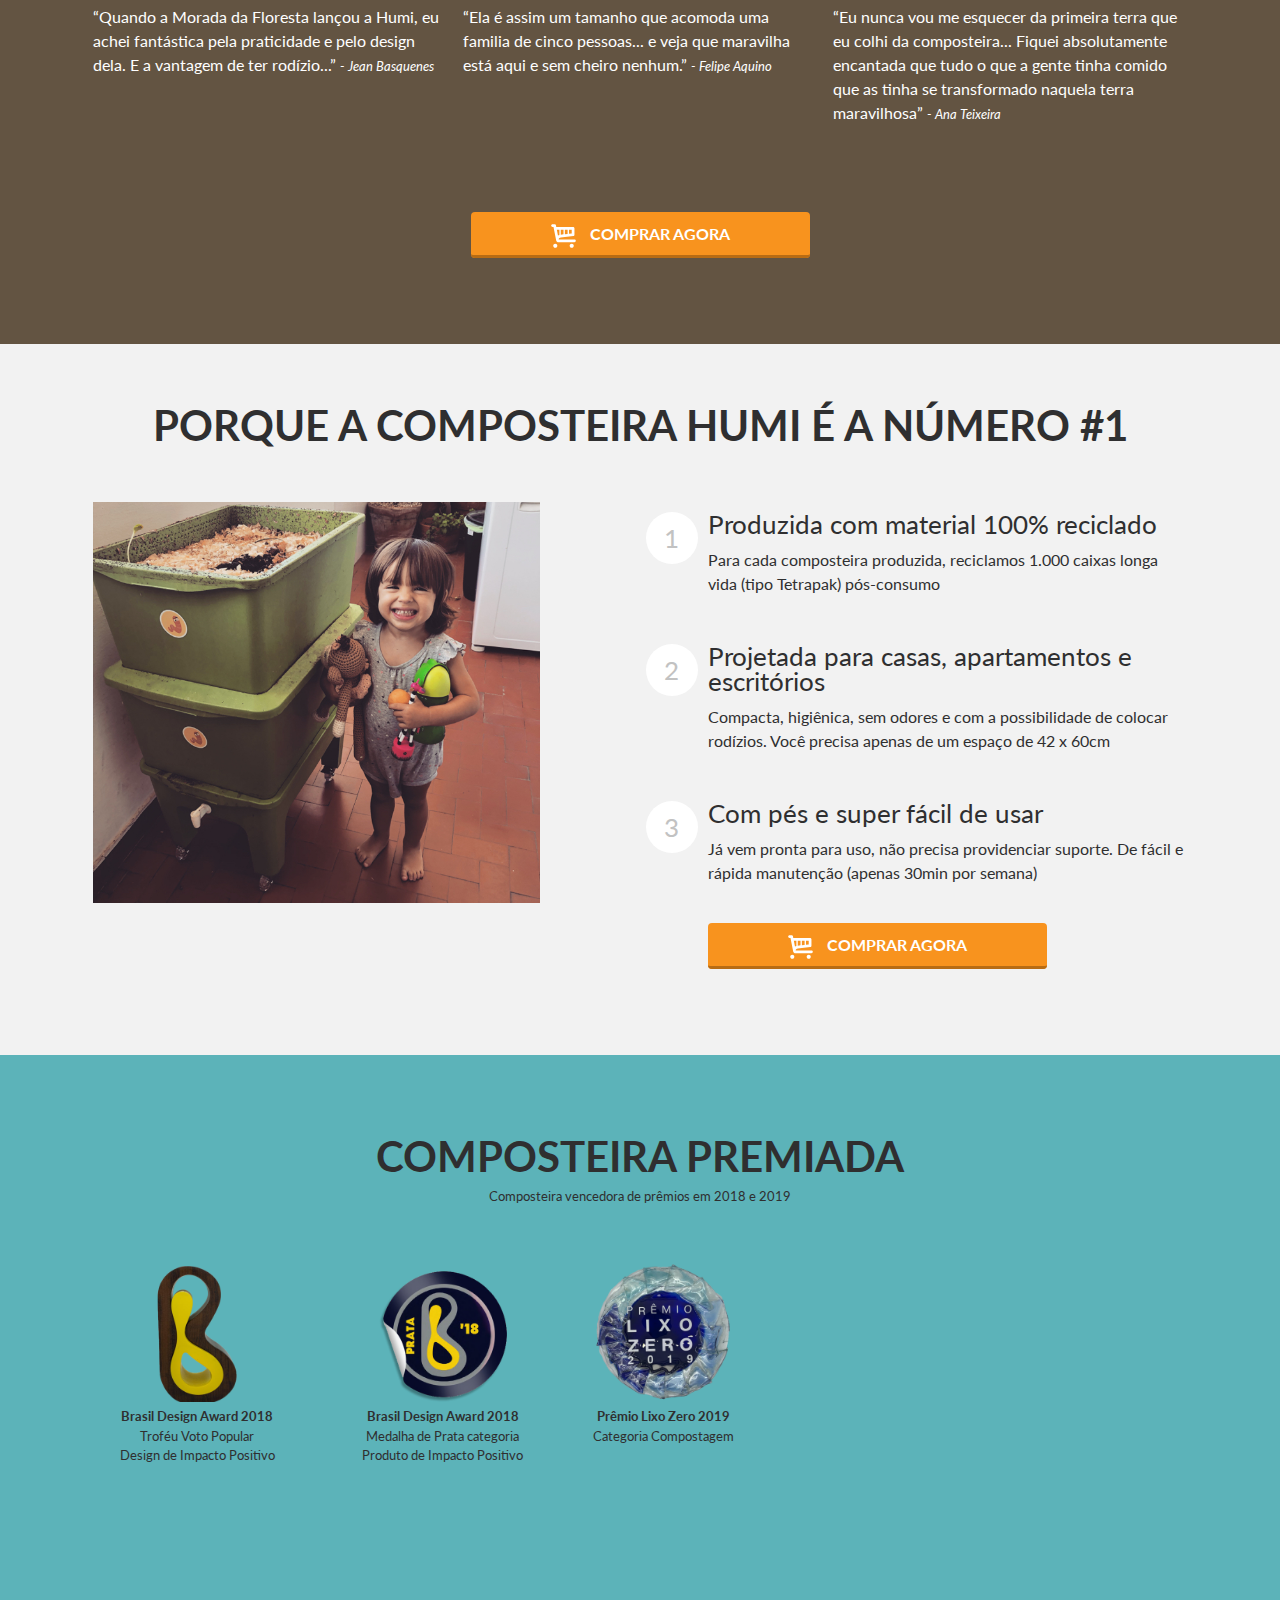
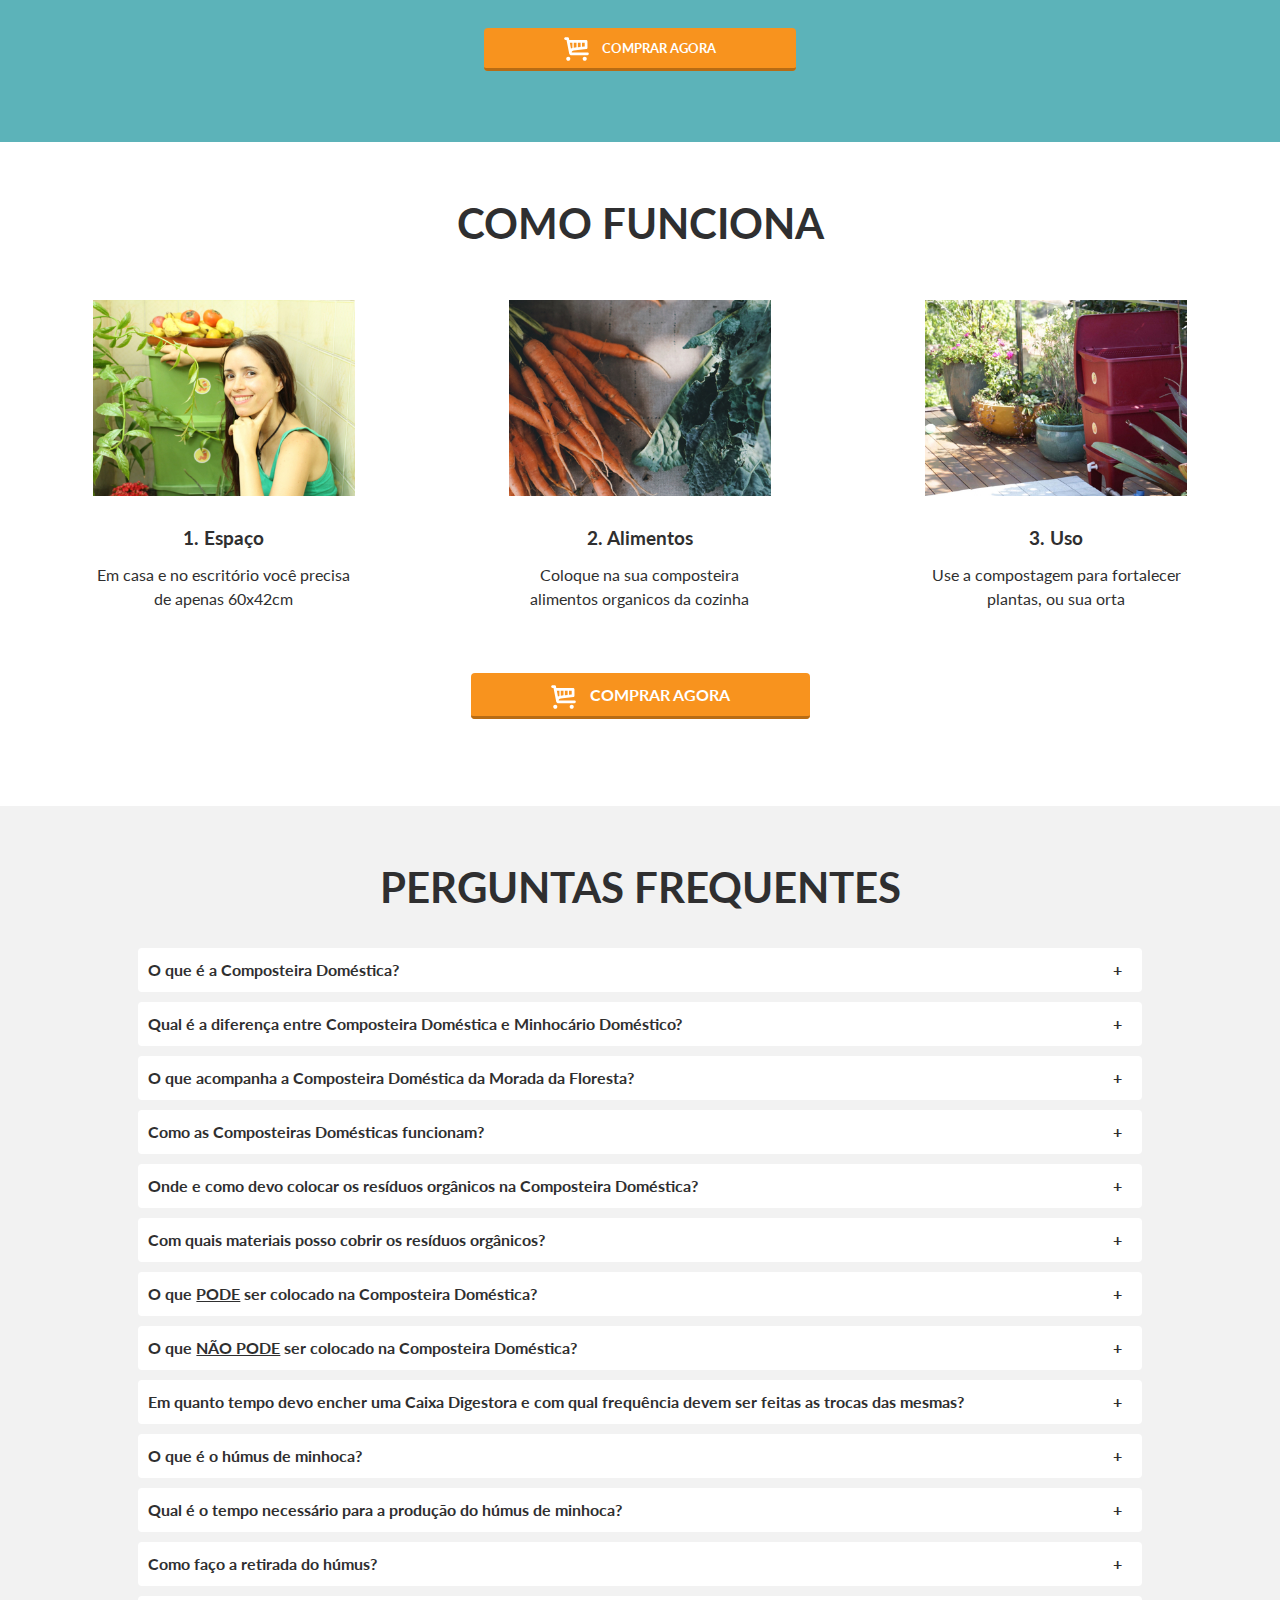
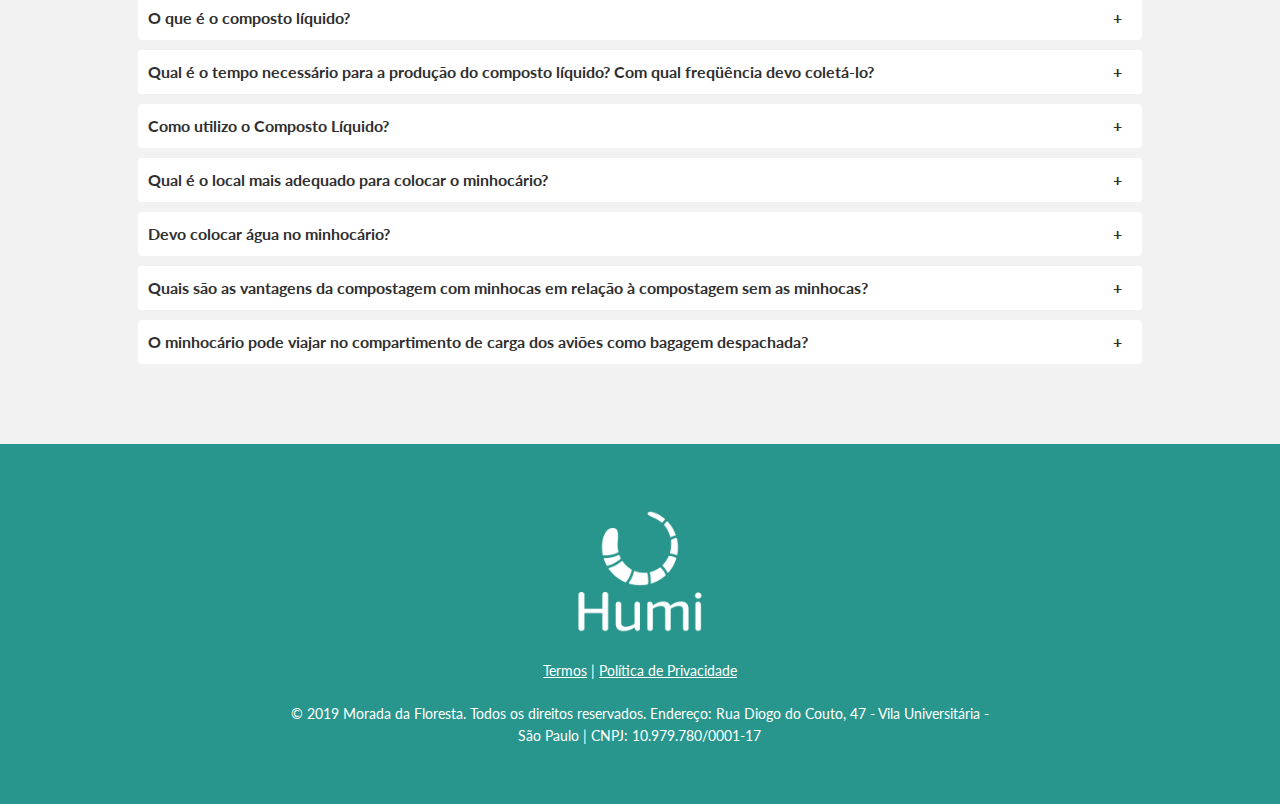
==== commit 380d72d6: "fixed testemonials name" ====
--- a/morada-da-floresta/index.html
+++ b/morada-da-floresta/index.html
@@ -57,9 +57,9 @@
             </span>
             <span class="testemonial-item-content">
               “Já tem uns dois anos que eu tenho essa composteira lá em casa...”
-            </span>
-            <span class="testemonial-item-author">
-              - Juliano Cazarré
+              <span class="testemonial-item-author">
+                - Juliano Cazarré
+              </span>
             </span>
           </div>
 
@@ -70,9 +70,9 @@
             <span class="testemonial-item-content">
               “Uma ação envolto de uma consciência de que a gente deve dar o
               destino correto para nosso lixo orgânico, e essa é a melhor solução”
-            </span>
-            <span class="testemonial-item-author">
-              - Rayssa Bratillieri
+              <span class="testemonial-item-author">
+                - Rayssa Bratillieri
+              </span>
             </span>
           </div>
 
@@ -82,9 +82,9 @@
             </span>
             <span class="testemonial-item-content">
               “...se essa onda de transformação, de conscientização, de educação for se expandindo, a gente transforma o mundo, então... Compostar é transformar o mundo.”
-            </span>
-            <span class="testemonial-item-author">
-              - Roger Gobeth
+              <span class="testemonial-item-author">
+                - Roger Gobeth
+              </span>
             </span>
           </div>
 
@@ -94,9 +94,9 @@
             </span>
             <span class="testemonial-item-content">
               “Quando a Morada da Floresta lançou a Humi, eu achei fantástica pela praticidade e pelo design dela. E a vantagem de ter rodízio...”
-            </span>
-            <span class="testemonial-item-author">
-              - Jean Basquenes
+              <span class="testemonial-item-author">
+                - Jean Basquenes
+              </span>
             </span>
           </div>
 
@@ -107,9 +107,9 @@
             <span class="testemonial-item-content">
               “Ela é assim um tamanho que acomoda uma familia de cinco pessoas...
               e veja que maravilha está aqui e sem cheiro nenhum.”
-            </span>
-            <span class="testemonial-item-author">
-              - Felipe Aquino
+              <span class="testemonial-item-author">
+                - Felipe Aquino
+              </span>
             </span>
           </div>
 
@@ -119,9 +119,9 @@
             </span>
             <span class="testemonial-item-content">
               “Eu nunca vou me esquecer da primeira terra que eu colhi da composteira...  Fiquei absolutamente encantada que tudo o que a gente tinha comido que as tinha se transformado naquela terra maravilhosa”
-            </span>
-            <span class="testemonial-item-author">
-              - Ana Teixeira
+              <span class="testemonial-item-author">
+                - Ana Teixeira
+              </span>
             </span>
           </div>
         </div><!-- end flex-grid-->
--- a/morada-da-floresta/assets/application.css
+++ b/morada-da-floresta/assets/application.css
@@ -112,18 +112,25 @@
 .testemonial-item-video img {
   width: 100%;
 }
+.testemonial-item-content {
+  padding-bottom: 20px;
+}
 .testemonial-item-author {
   font-style: italic;
   font-size: 0.8em;
-  margin-top: 10px;
+  /* margin-top: 0px;
+  padding-bottom: 20px; */
+  text-align: right;
 }
 .testemonial-item > span:first-child {
   flex-grow: 1;
-  margin-bottom: 13px;
+  /* margin-bottom: 13px; */
 }
 .testemonial-item > span {
   flex-grow: 1;
   margin-bottom: 5px;
+  vertical-align: top;
+  flex-basis: inherit;
 }
 .flex-testemonial {
   display: flex;
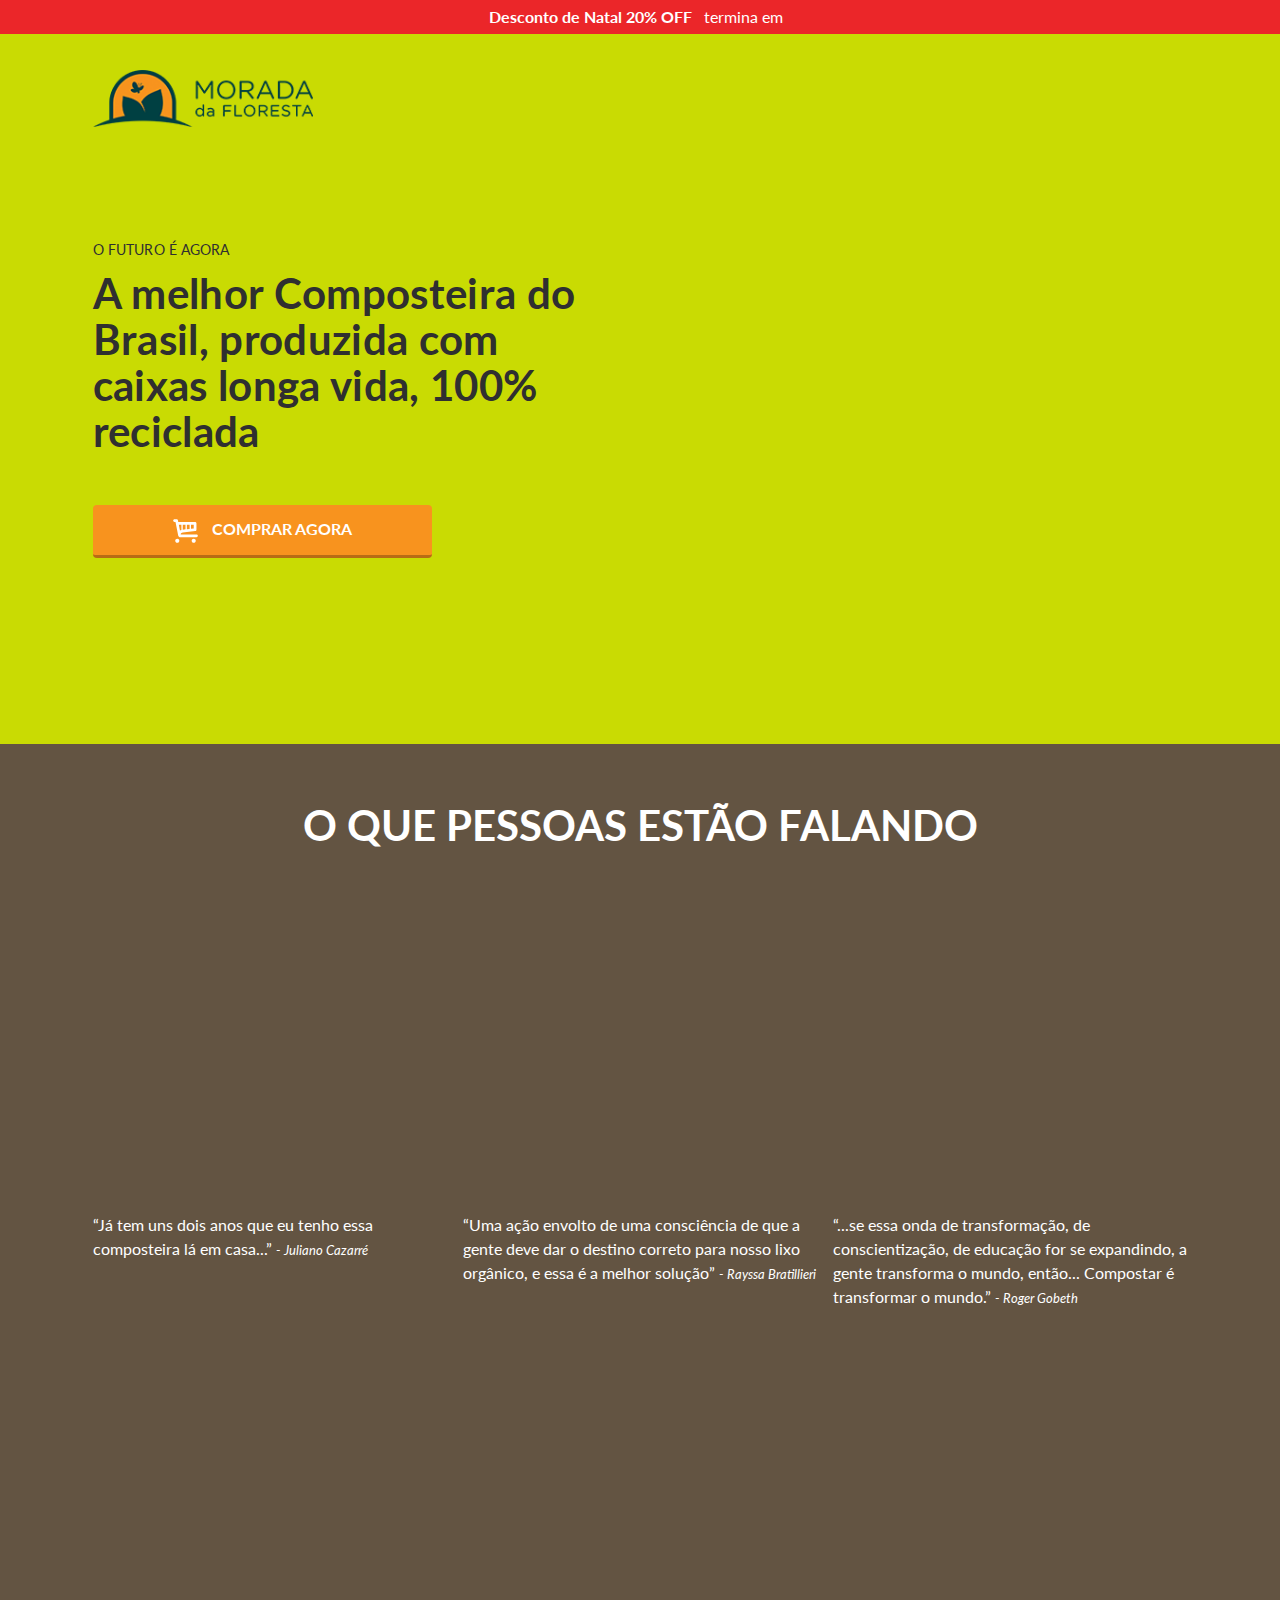
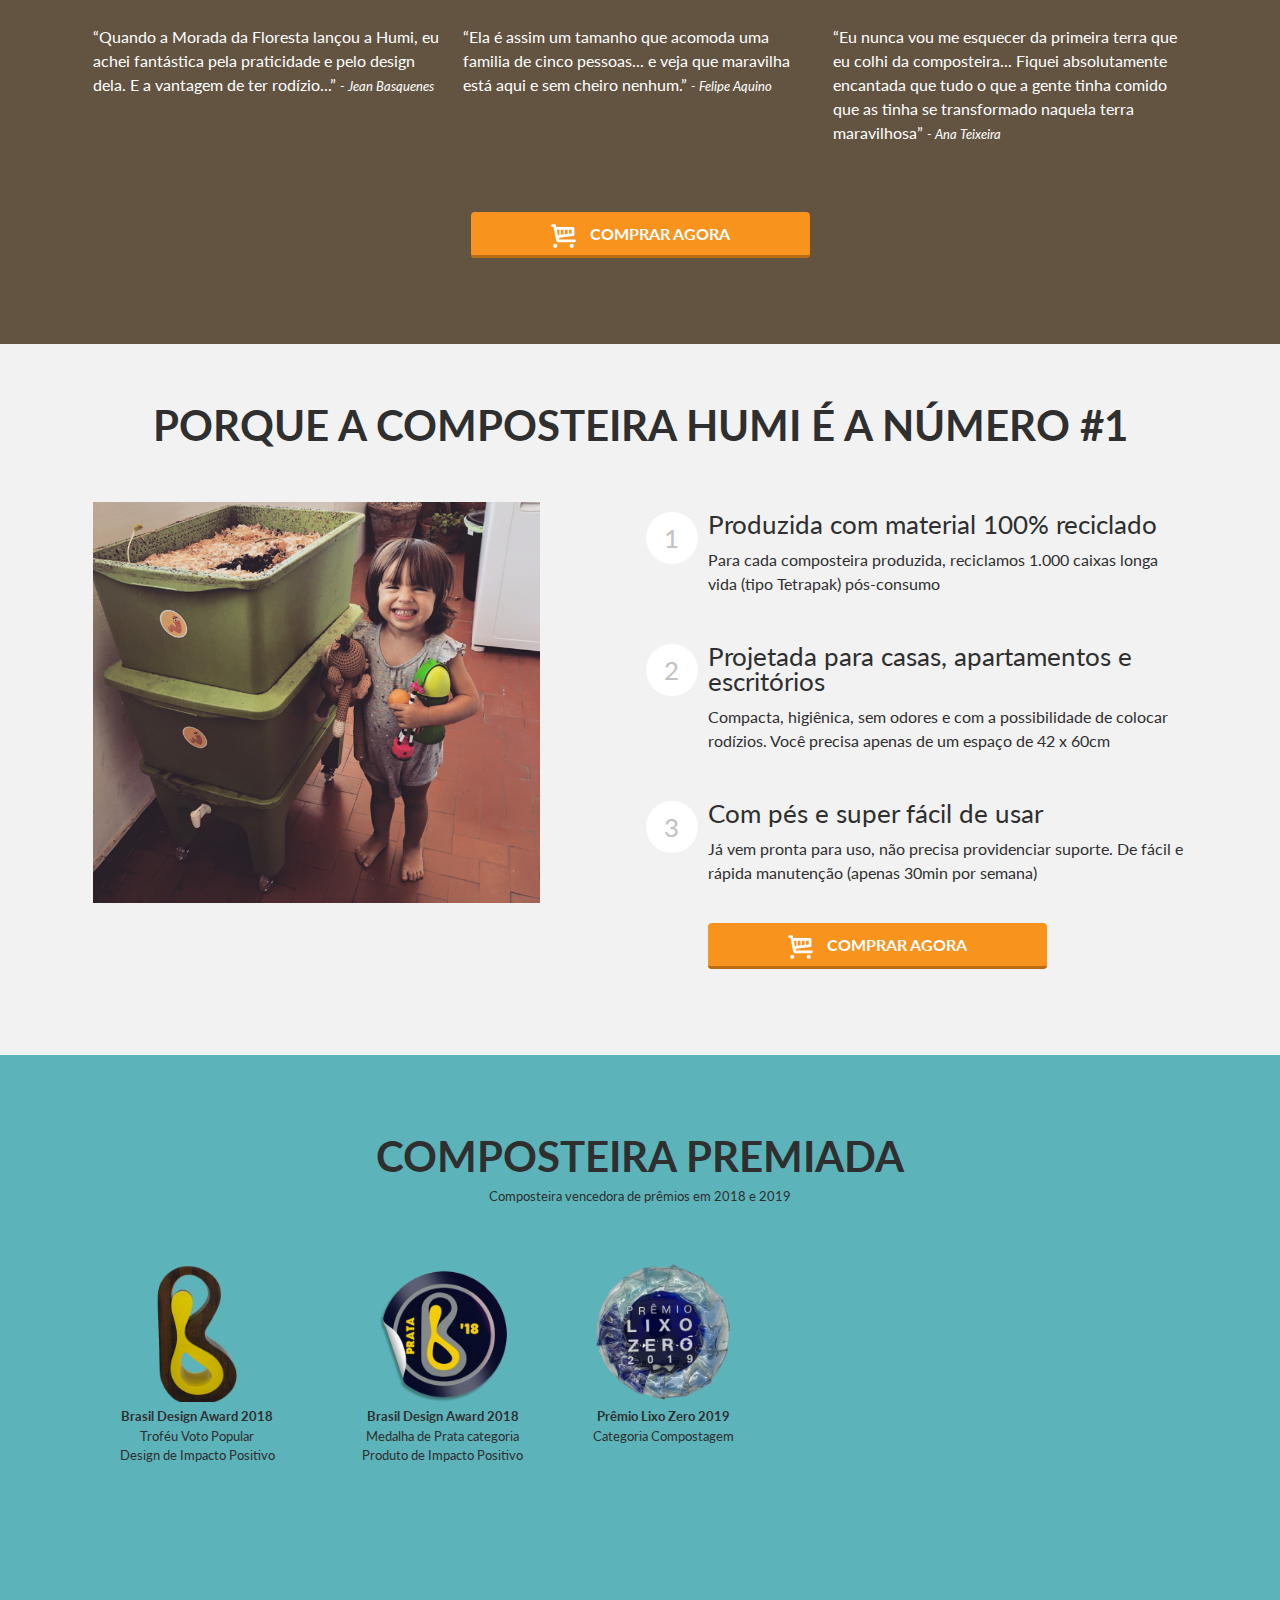
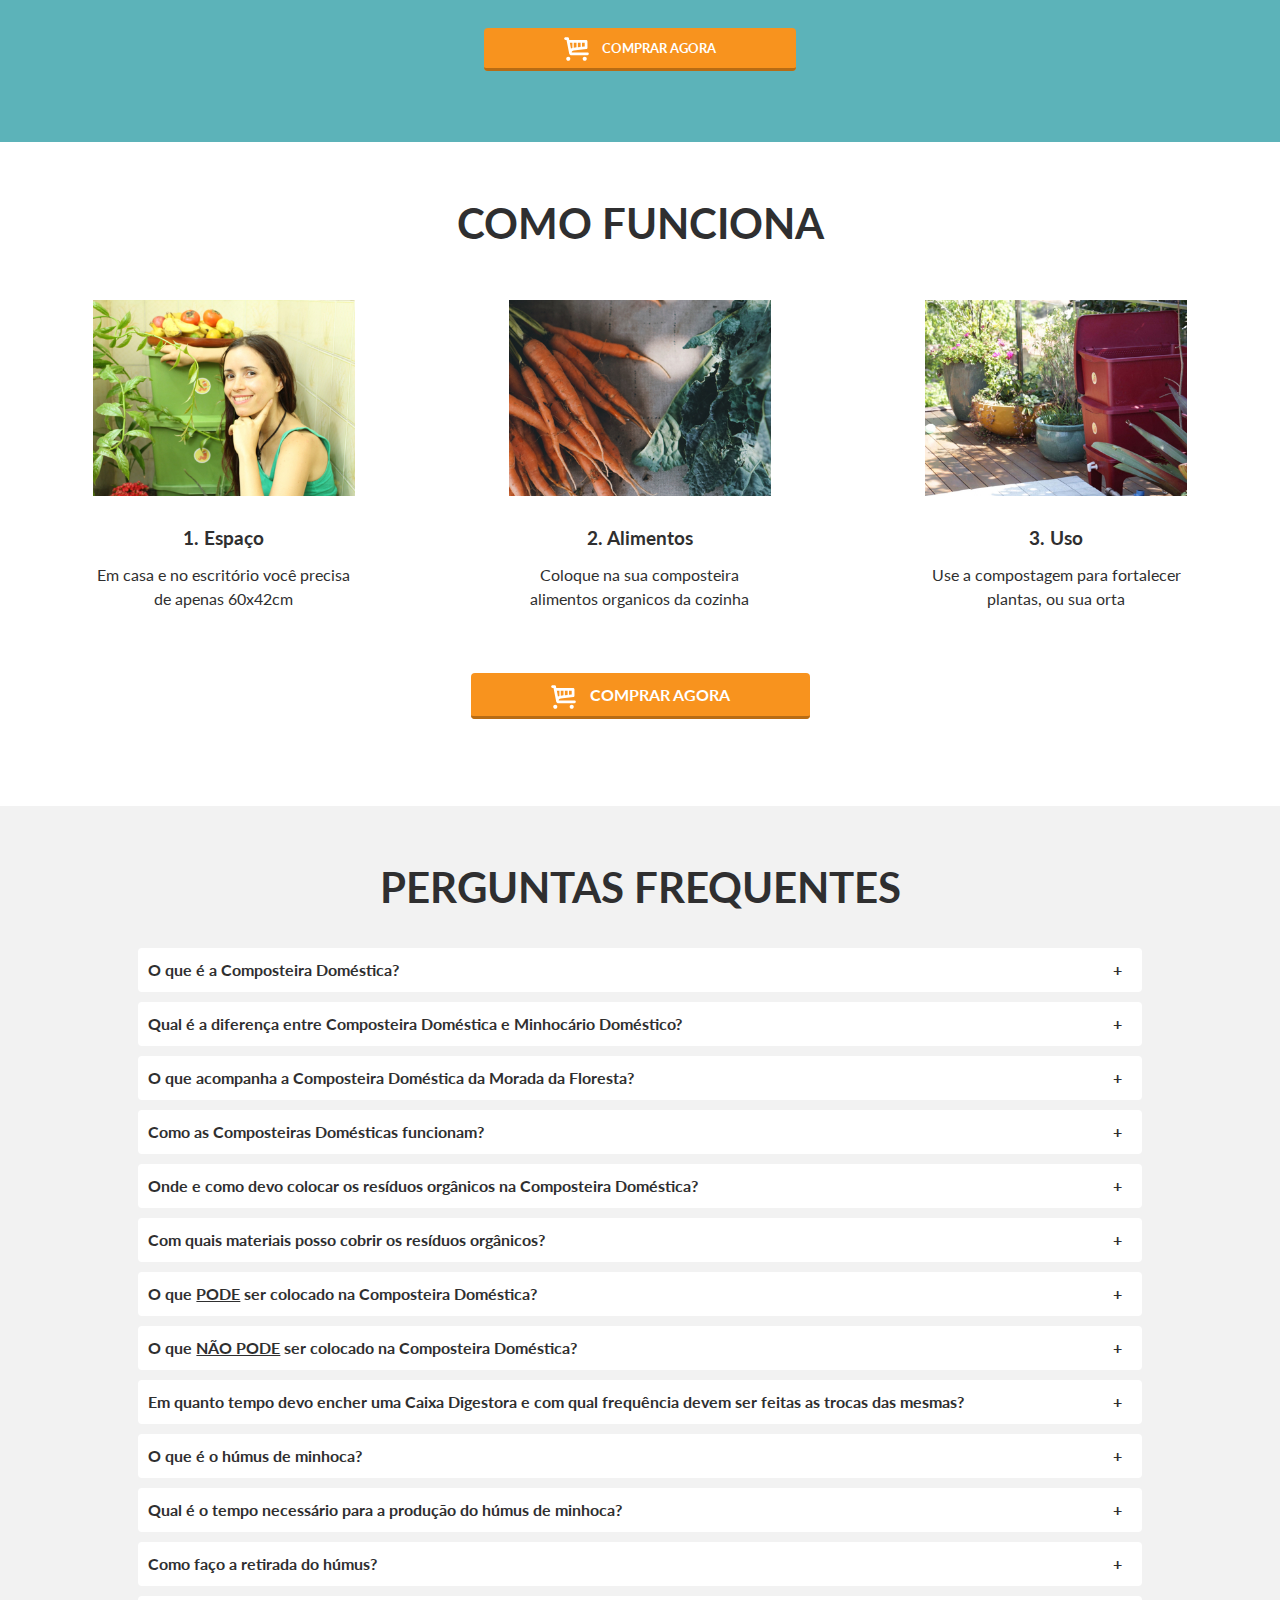
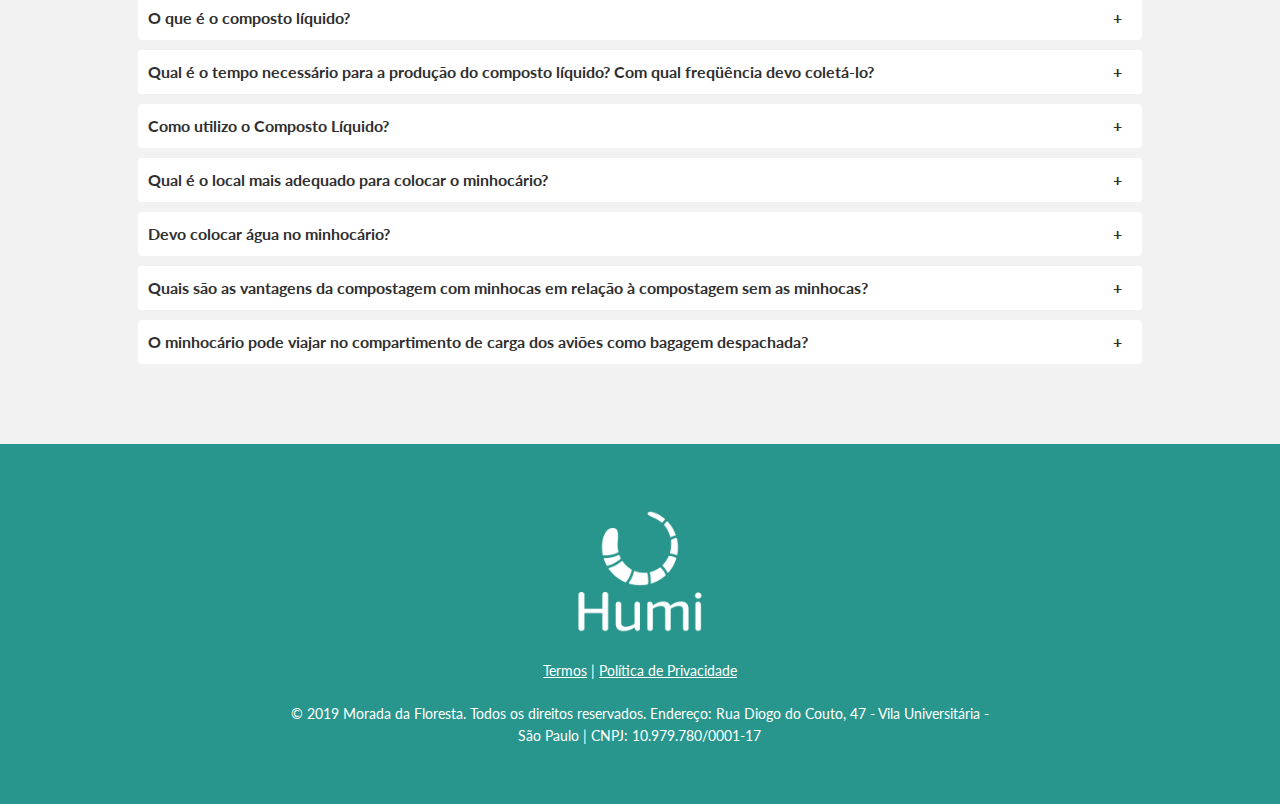
==== commit aa64917b: "fix margin bottom below testemonial" ====
--- a/morada-da-floresta/index.html
+++ b/morada-da-floresta/index.html
@@ -113,7 +113,7 @@
             </span>
           </div>
 
-          <div class="testemonial-item  col-4">
+          <div class="testemonial-item col-4">
             <span class="testemonial-item-video">
               <iframe width="100%" height="280" src="https://www.youtube.com/embed/9xH5A8k57pc" frameborder="0" allow="accelerometer; encrypted-media; gyroscope; picture-in-picture" allowfullscreen></iframe>
             </span>
--- a/morada-da-floresta/assets/application.css
+++ b/morada-da-floresta/assets/application.css
@@ -112,19 +112,16 @@
 .testemonial-item-video img {
   width: 100%;
 }
-.testemonial-item-content {
-  padding-bottom: 20px;
+.testemonial-item.col-4 {
+  margin-top: 20px;
 }
 .testemonial-item-author {
   font-style: italic;
   font-size: 0.8em;
-  /* margin-top: 0px;
-  padding-bottom: 20px; */
   text-align: right;
 }
 .testemonial-item > span:first-child {
   flex-grow: 1;
-  /* margin-bottom: 13px; */
 }
 .testemonial-item > span {
   flex-grow: 1;
